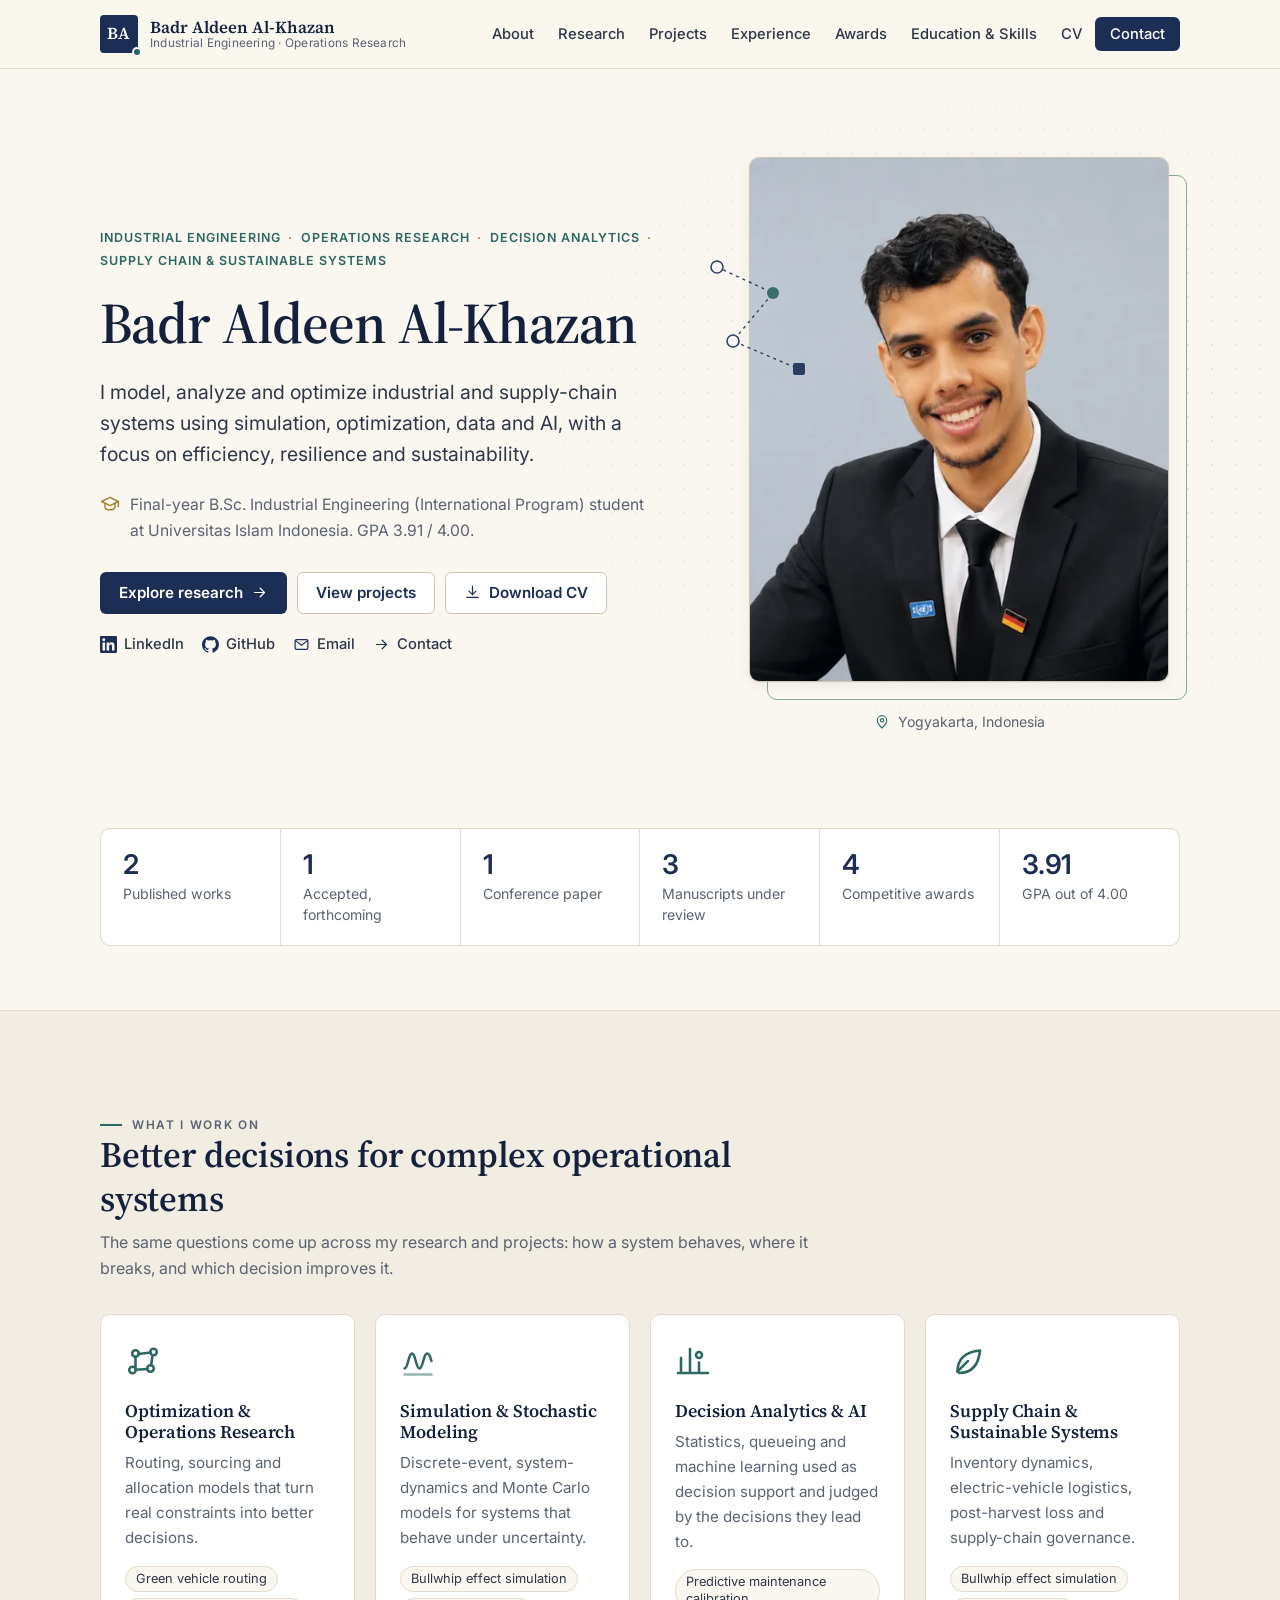
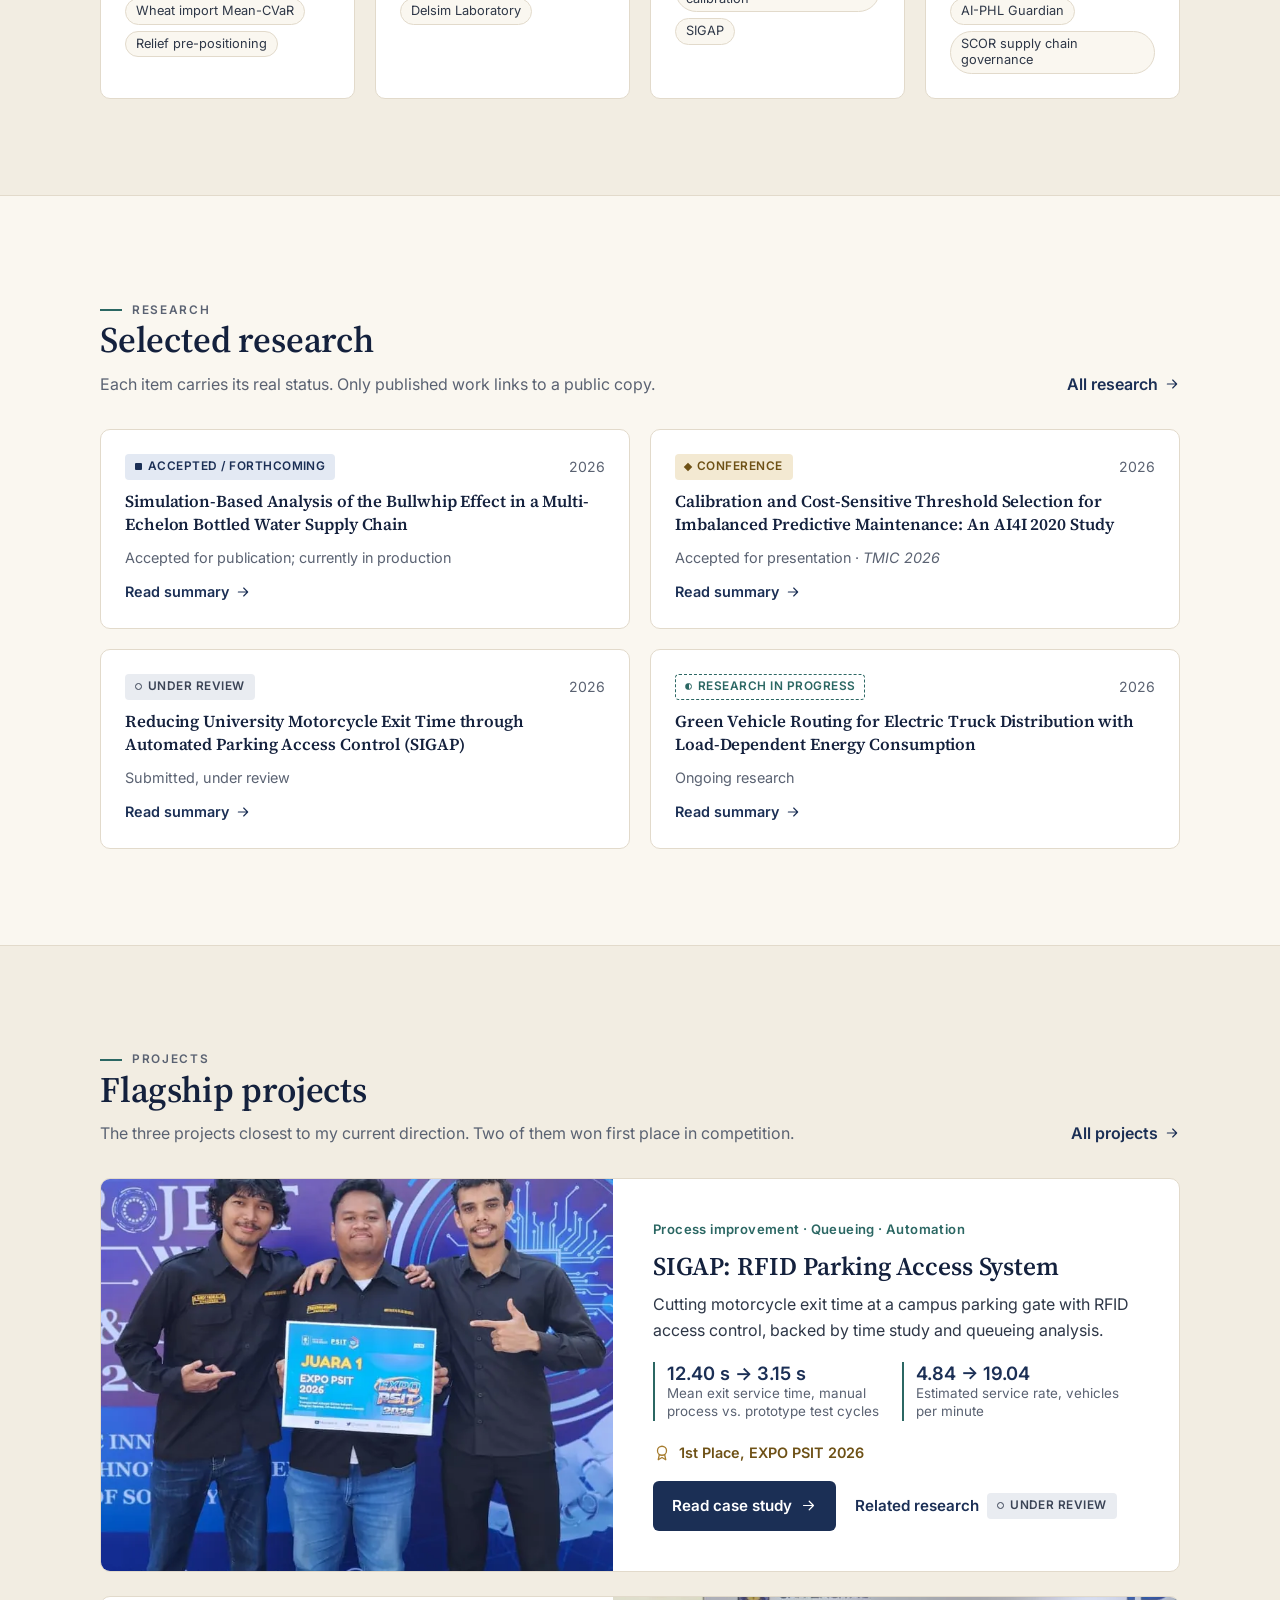
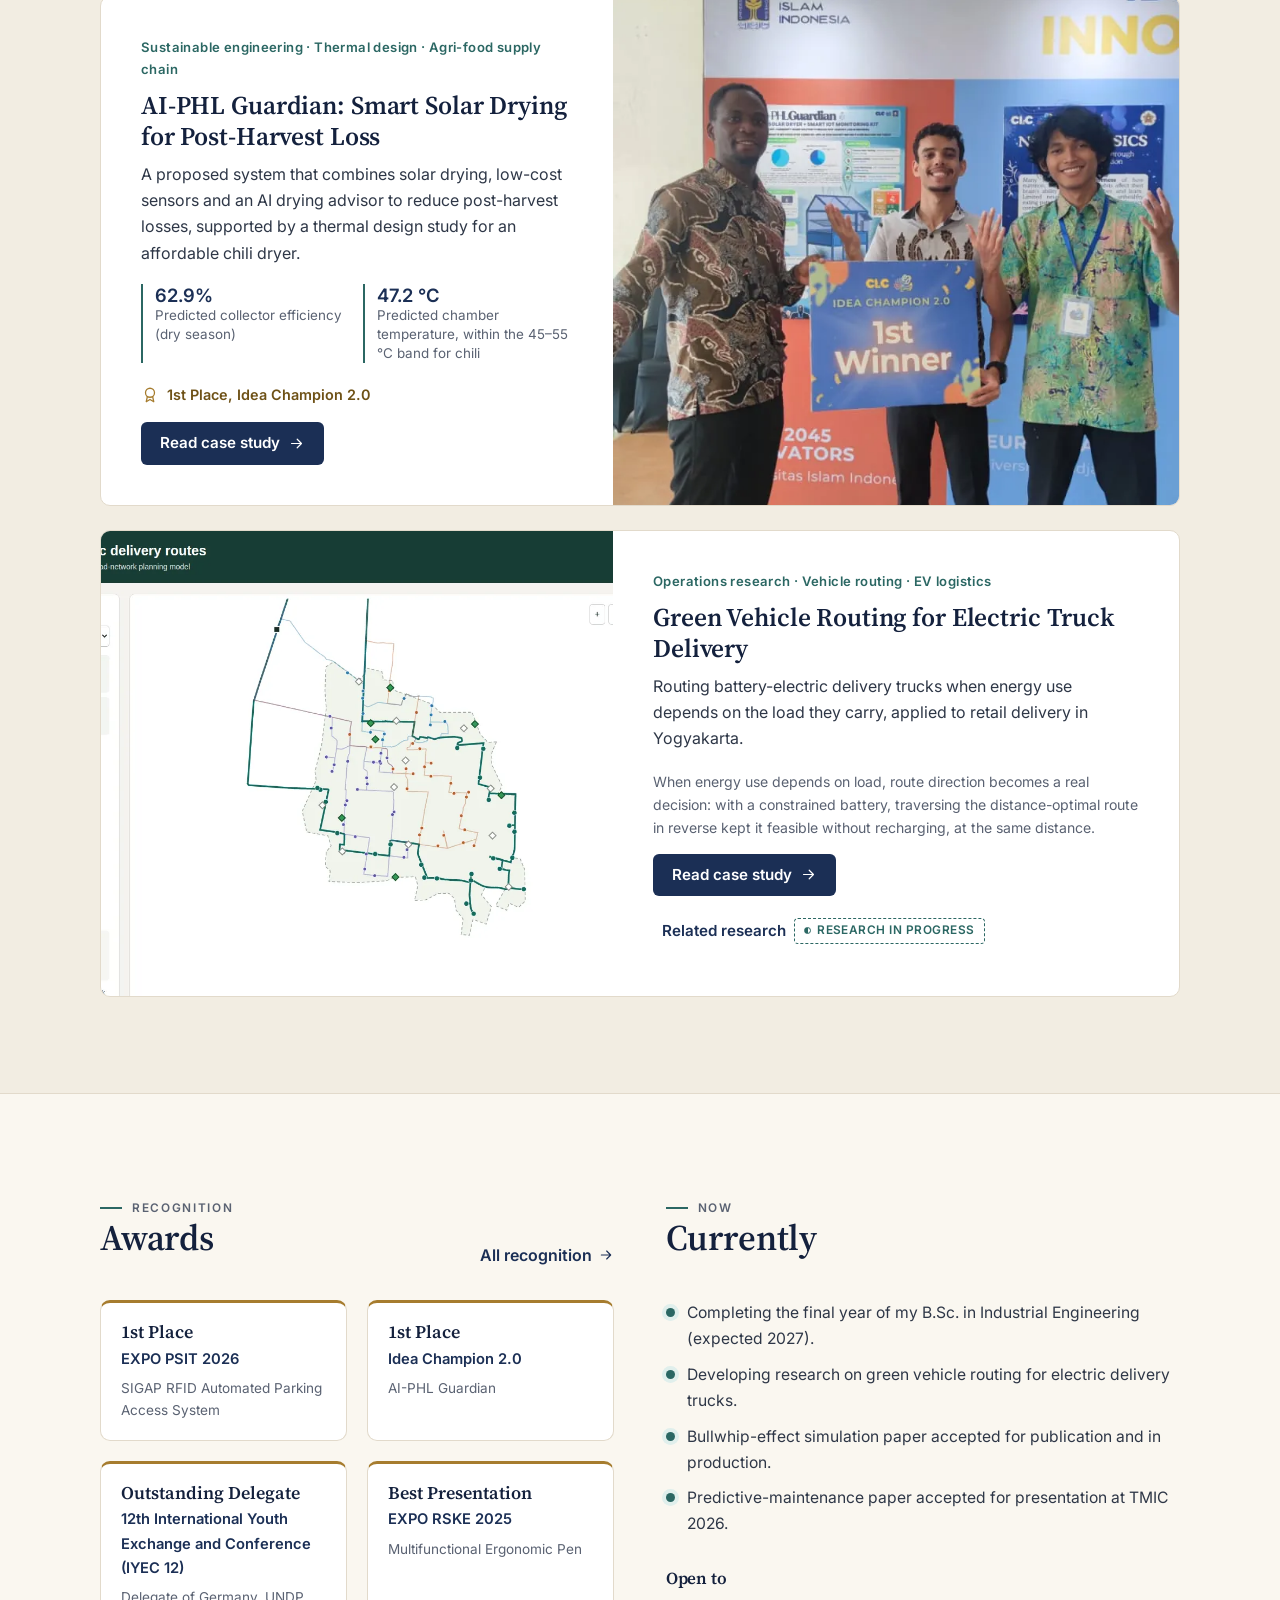
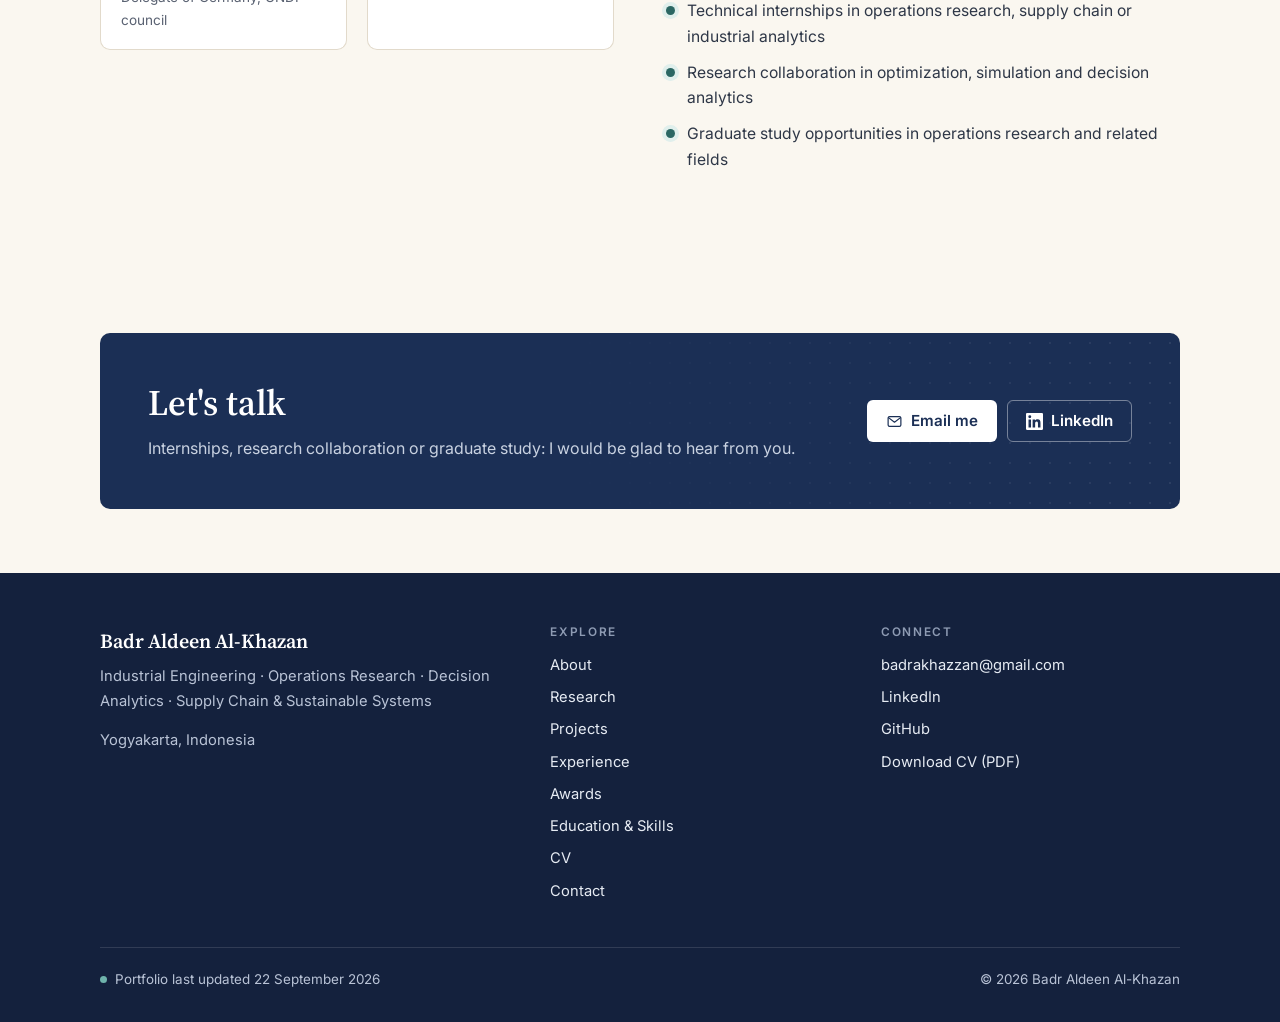
==== index.html @ e1d71310 "Build complete static portfolio site for GitHub Pages Data-driven HTML/CSS/vanilla JS portfolio for " ====
<!doctype html>
<html lang="en">
<head>
  <meta charset="utf-8">
  <meta name="viewport" content="width=device-width, initial-scale=1">
  <title>Badr Aldeen Al-Khazan · Industrial Engineering, Operations Research &amp; Decision Analytics</title>
  <meta name="description" content="Badr Aldeen Al-Khazan is a final-year Industrial Engineering student at Universitas Islam Indonesia working on operations research, decision analytics, simulation, optimization and sustainable supply chains.">
  <meta name="author" content="Badr Aldeen Al-Khazan">
  <link rel="canonical" href="https://badralkhazzan-del.github.io/">
  <meta property="og:type" content="profile">
  <meta property="og:site_name" content="Badr Aldeen Al-Khazan">
  <meta property="og:title" content="Badr Aldeen Al-Khazan · Industrial Engineering, Operations Research &amp; Decision Analytics">
  <meta property="og:description" content="Badr Aldeen Al-Khazan is a final-year Industrial Engineering student at Universitas Islam Indonesia working on operations research, decision analytics, simulation, optimization and sustainable supply chains.">
  <meta property="og:url" content="https://badralkhazzan-del.github.io/">
  <meta property="og:image" content="https://badralkhazzan-del.github.io/assets/og-image.jpg">
  <meta property="og:image:width" content="1200">
  <meta property="og:image:height" content="630">
  <meta property="og:image:alt" content="Badr Aldeen Al-Khazan, Industrial Engineering, Operations Research and Decision Analytics">
  <meta name="twitter:card" content="summary_large_image">
  <meta name="theme-color" content="#FAF7F0">
  <link rel="icon" href="assets/favicon.svg" type="image/svg+xml">
  <link rel="icon" href="assets/favicon-32.png" sizes="32x32" type="image/png">
  <link rel="apple-touch-icon" href="assets/apple-touch-icon.png">
  <link rel="preconnect" href="https://fonts.googleapis.com">
  <link rel="preconnect" href="https://fonts.gstatic.com" crossorigin>
  <link rel="stylesheet" href="https://fonts.googleapis.com/css2?family=Inter:wght@400;500;600&family=Source+Serif+4:opsz,wght@8..60,500;8..60,600&display=swap">
  <link rel="stylesheet" href="assets/css/main.css">
</head>
<body data-page="home">
  <a class="skip-link" href="#main">Skip to content</a>
  <header class="site-header" id="site-header"></header>
  <main id="main">
    <div id="page-content"></div>
    <noscript><p>This site builds its pages with JavaScript. You can still <a href="assets/Badr_Aldeen_CV.pdf">download the CV (PDF)</a>.</p></noscript>
  </main>
  <footer class="site-footer" id="site-footer"></footer>
  <script src="data/site.js"></script>
  <script src="data/links.js"></script>
  <script src="data/research.js"></script>
  <script src="data/projects.js"></script>
  <script src="data/experience.js"></script>
  <script src="data/awards.js"></script>
  <script src="data/education.js"></script>
  <script src="data/programs.js"></script>
  <script src="data/skills.js"></script>
  <script src="assets/js/app.js"></script>
</body>
</html>
---- assets/css/main.css ----
/* ==========================================================================
   Badr Aldeen Al-Khazan · Portfolio stylesheet
   Light theme: warm ivory, deep navy, muted teal, restrained gold.
   ========================================================================== */

:root {
  /* Surfaces */
  --bg: #FAF7F0;
  --bg-alt: #F2EDE2;
  --surface: #FFFFFF;
  --line: #E2DACB;
  --line-strong: #CFC5B2;

  /* Ink */
  --ink: #14213D;
  --text: #2E3747;
  --muted: #5A6272;

  /* Brand */
  --navy: #1B2F55;
  --navy-deep: #14213D;
  --teal: #2B6763;
  --teal-soft: #E0EFEC;
  --gold: #A67C2E;
  --gold-text: #6E5116;
  --gold-soft: #F3E9D2;

  /* Status badges (text / background) */
  --st-published: #1D5652;   --st-published-bg: #E0EFEC;
  --st-accepted: #1B2F55;    --st-accepted-bg: #E3E9F3;
  --st-conference: #6E5116;  --st-conference-bg: #F3E9D2;
  --st-review: #3B4456;      --st-review-bg: #E9ECF1;
  --st-progress: #2B6763;
  --st-project: #555B66;

  /* Type */
  --font-serif: "Source Serif 4", "Source Serif Pro", Georgia, "Times New Roman", serif;
  --font-sans: "Inter", system-ui, -apple-system, "Segoe UI", Roboto, "Helvetica Neue", Arial, sans-serif;

  /* Layout */
  --wrap: 1160px;
  --gutter: clamp(16px, 4vw, 40px);
  --radius: 6px;
  --radius-lg: 10px;
  --header-h: 68px;
  --shadow: 0 1px 2px rgba(20, 33, 61, .04), 0 4px 16px rgba(20, 33, 61, .05);
}

/* ---------- Base ---------- */
*, *::before, *::after { box-sizing: border-box; }
html { -webkit-text-size-adjust: 100%; scroll-padding-top: calc(var(--header-h) + 16px); }
body {
  margin: 0;
  background: var(--bg);
  color: var(--text);
  font-family: var(--font-sans);
  font-size: 1rem;
  line-height: 1.65;
  text-rendering: optimizeLegibility;
  -webkit-font-smoothing: antialiased;
}
img, video, svg, iframe { max-width: 100%; }
img, video { height: auto; display: block; }
a { color: var(--navy); text-decoration-thickness: 1px; text-underline-offset: 3px; }
a:hover { color: var(--teal); }
:focus-visible { outline: 3px solid var(--teal); outline-offset: 3px; border-radius: 3px; }
::selection { background: var(--teal-soft); color: var(--ink); }

h1, h2, h3, h4 {
  font-family: var(--font-serif);
  color: var(--ink);
  font-weight: 600;
  line-height: 1.2;
  letter-spacing: -0.005em;
  margin: 0 0 .5em;
}
h1 { font-size: clamp(2.3rem, 4.8vw, 3.6rem); letter-spacing: -0.015em; }
h2 { font-size: clamp(1.65rem, 3vw, 2.25rem); }
h3 { font-size: 1.25rem; }
h4 { font-size: 1.05rem; }
p { margin: 0 0 1em; }
ul, ol { margin: 0 0 1em; padding-left: 1.2em; }
li { margin-bottom: .35em; }
strong { color: var(--ink); font-weight: 600; }

.wrap { width: 100%; max-width: var(--wrap); margin-inline: auto; padding-inline: var(--gutter); }
.visually-hidden {
  position: absolute !important; width: 1px; height: 1px; padding: 0; margin: -1px;
  overflow: hidden; clip: rect(0 0 0 0); white-space: nowrap; border: 0;
}
.skip-link {
  position: absolute; left: 12px; top: -60px; z-index: 100;
  background: var(--navy); color: #fff; padding: 10px 16px; border-radius: var(--radius);
  font-weight: 600; text-decoration: none;
}
.skip-link:focus { top: 12px; color: #fff; }

/* ---------- Header ---------- */
.site-header {
  position: sticky; top: 0; z-index: 50;
  background: rgba(250, 247, 240, .94);
  backdrop-filter: saturate(140%) blur(6px);
  -webkit-backdrop-filter: saturate(140%) blur(6px);
  border-bottom: 1px solid var(--line);
  min-height: var(--header-h);
}
.site-header .wrap { display: flex; align-items: center; gap: 24px; min-height: var(--header-h); }
.brand { display: inline-flex; align-items: center; gap: 12px; text-decoration: none; color: var(--ink); margin-right: auto; }
.brand-mark {
  width: 38px; height: 38px; border-radius: 4px; background: var(--navy); color: #fff;
  display: grid; place-items: center; font-family: var(--font-serif); font-weight: 600; font-size: 1.05rem; letter-spacing: .02em;
  position: relative;
}
.brand-mark::after { content: ""; position: absolute; right: -4px; bottom: -4px; width: 10px; height: 10px; border-radius: 50%; background: var(--teal); border: 2px solid var(--bg); }
.brand-text { display: flex; flex-direction: column; line-height: 1.15; }
.brand-name { font-family: var(--font-serif); font-weight: 600; font-size: 1.05rem; }
.brand-role { font-size: .74rem; color: var(--muted); letter-spacing: .02em; }
.brand:hover { color: var(--ink); }

.site-nav ul { display: flex; align-items: center; gap: 2px; list-style: none; margin: 0; padding: 0; }
.site-nav li { margin: 0; }
.site-nav a {
  display: block; padding: 8px 11px; border-radius: var(--radius);
  font-size: .92rem; font-weight: 500; color: var(--text); text-decoration: none; white-space: nowrap;
}
.site-nav a:hover { background: var(--bg-alt); color: var(--ink); }
.site-nav a[aria-current="page"] { color: var(--navy); box-shadow: inset 0 -2px 0 var(--teal); border-radius: 0; }
.nav-cta { margin-left: 6px; }
.nav-toggle {
  display: none; align-items: center; gap: 8px; background: none; border: 1px solid var(--line-strong);
  border-radius: var(--radius); padding: 8px 12px; font: 500 .92rem var(--font-sans); color: var(--ink); cursor: pointer;
}
.nav-toggle-bars { width: 18px; height: 12px; position: relative; }
.nav-toggle-bars::before, .nav-toggle-bars::after, .nav-toggle-bars span {
  content: ""; position: absolute; left: 0; right: 0; height: 2px; background: currentColor; border-radius: 2px;
}
.nav-toggle-bars::before { top: 0; } .nav-toggle-bars span { top: 5px; } .nav-toggle-bars::after { bottom: 0; }

@media (max-width: 1080px) {
  .nav-toggle { display: inline-flex; }
  .site-nav {
    position: absolute; left: 0; right: 0; top: 100%;
    background: var(--bg); border-bottom: 1px solid var(--line); box-shadow: var(--shadow);
    display: none;
  }
  .site-nav.is-open { display: block; }
  .site-nav ul { flex-direction: column; align-items: stretch; padding: 8px var(--gutter) 16px; gap: 0; }
  .site-nav a { padding: 12px 8px; font-size: 1rem; border-bottom: 1px solid var(--line); border-radius: 0; }
  .site-nav a[aria-current="page"] { box-shadow: inset 3px 0 0 var(--teal); padding-left: 14px; }
  .nav-cta { margin: 12px 0 0; }
  .nav-cta .btn { width: 100%; justify-content: center; }
}
@media (max-width: 420px) { .brand-role { display: none; } }

/* ---------- Buttons & links ---------- */
.btn {
  display: inline-flex; align-items: center; gap: 8px;
  padding: 11px 18px; border-radius: var(--radius); border: 1px solid transparent;
  font: 600 .95rem/1.2 var(--font-sans); text-decoration: none; cursor: pointer;
  transition: background-color .15s ease, border-color .15s ease, color .15s ease;
}
.btn svg { width: 17px; height: 17px; flex: none; }
.btn-primary { background: var(--navy); color: #fff; }
.btn-primary:hover { background: var(--navy-deep); color: #fff; }
.btn-secondary { background: var(--surface); color: var(--navy); border-color: var(--line-strong); }
.btn-secondary:hover { border-color: var(--navy); color: var(--navy); }
.btn-ghost { background: transparent; color: var(--navy); border-color: transparent; padding-inline: 8px; }
.btn-ghost:hover { color: var(--teal); }
.btn-sm { padding: 8px 13px; font-size: .88rem; }
.btn-row { display: flex; flex-wrap: wrap; gap: 10px; }

.text-link { font-weight: 600; text-decoration: none; display: inline-flex; align-items: center; gap: 6px; }
.text-link svg { width: 16px; height: 16px; transition: transform .15s ease; }
.text-link:hover svg { transform: translateX(3px); }

.icon-links { display: flex; flex-wrap: wrap; gap: 6px 18px; margin: 18px 0 0; padding: 0; list-style: none; }
.icon-links li { margin: 0; }
.icon-links a { display: inline-flex; align-items: center; gap: 7px; font-size: .92rem; font-weight: 500; color: var(--text); text-decoration: none; }
.icon-links a:hover { color: var(--teal); }
.icon-links svg { width: 17px; height: 17px; color: var(--navy); }
.ext::after { content: "↗"; font-size: .8em; margin-left: 2px; color: var(--muted); }

/* ---------- Sections ---------- */
main { display: block; }
.section { padding-block: clamp(56px, 8vw, 96px); }
.section-alt { background: var(--bg-alt); border-block: 1px solid var(--line); }
.section-tight { padding-block: clamp(40px, 6vw, 64px); }
.section-head { display: flex; flex-wrap: wrap; align-items: flex-end; justify-content: space-between; gap: 12px 24px; margin-bottom: 32px; }
.section-head > div { max-width: 720px; }
.section-head h2 { margin-bottom: .25em; }
.section-head p { color: var(--muted); margin: 0; }
.eyebrow {
  display: inline-flex; align-items: center; gap: 10px;
  font: 600 .74rem/1.2 var(--font-sans); text-transform: uppercase; letter-spacing: .14em; color: var(--teal);
  margin-bottom: 12px;
}
.eyebrow::before { content: ""; width: 22px; height: 2px; background: var(--teal); }
.lead { font-size: clamp(1.08rem, 1.6vw, 1.22rem); color: var(--text); line-height: 1.6; }
.muted { color: var(--muted); }
.small { font-size: .88rem; }

/* Page intro (inner pages) */
.page-intro { padding-block: clamp(44px, 7vw, 80px) clamp(28px, 4vw, 44px); border-bottom: 1px solid var(--line); position: relative; overflow: hidden; }
.page-intro::after {
  content: ""; position: absolute; inset: 0; pointer-events: none;
  background-image: radial-gradient(rgba(27, 47, 85, .10) 1px, transparent 1.2px);
  background-size: 22px 22px;
  -webkit-mask-image: linear-gradient(90deg, transparent 45%, #000 100%);
  mask-image: linear-gradient(90deg, transparent 45%, #000 100%);
}
.page-intro .wrap { position: relative; z-index: 1; }
.page-intro h1 { font-size: clamp(2rem, 4vw, 3rem); margin-bottom: .3em; }
.page-intro p { max-width: 720px; color: var(--muted); font-size: 1.08rem; margin: 0; }
.crumbs { font-size: .88rem; color: var(--muted); margin-bottom: 14px; }
.crumbs a { color: var(--muted); }

/* ---------- Hero ---------- */
.hero { position: relative; overflow: hidden; padding-block: clamp(40px, 7vw, 88px) clamp(56px, 8vw, 96px); }
.hero::before {
  content: ""; position: absolute; inset: 0; pointer-events: none;
  background-image: radial-gradient(rgba(27, 47, 85, .11) 1px, transparent 1.2px);
  background-size: 24px 24px;
  -webkit-mask-image: radial-gradient(ellipse 60% 70% at 78% 45%, #000 20%, transparent 75%);
  mask-image: radial-gradient(ellipse 60% 70% at 78% 45%, #000 20%, transparent 75%);
}
.hero .wrap { position: relative; display: grid; grid-template-columns: minmax(0, 1.12fr) minmax(0, .88fr); gap: clamp(32px, 6vw, 80px); align-items: center; }
.hero-identity { display: flex; flex-wrap: wrap; gap: 6px 0; margin: 0 0 18px; padding: 0; list-style: none; font: 600 .78rem/1.4 var(--font-sans); letter-spacing: .08em; text-transform: uppercase; color: var(--teal); }
.hero-identity li { margin: 0; }
.hero-identity li:not(:last-child)::after { content: "·"; margin: 0 .6em; color: var(--gold); }
.hero h1 { margin-bottom: .35em; }
.hero .lead { max-width: 36em; margin-bottom: 1.1em; }
.hero-stage { display: flex; gap: 10px; align-items: flex-start; color: var(--muted); font-size: .98rem; margin-bottom: 28px; max-width: 38em; }
.hero-stage svg { width: 20px; height: 20px; flex: none; color: var(--gold); margin-top: 2px; }

.portrait { position: relative; margin: 0; justify-self: center; width: min(100%, 420px); }
.portrait-frame { position: relative; border-radius: var(--radius-lg); overflow: hidden; background: #DDE2E8; border: 1px solid var(--line-strong); box-shadow: var(--shadow); }
.portrait-frame img { width: 100%; aspect-ratio: 4 / 5; object-fit: cover; object-position: 50% 20%; }
.portrait-media { position: relative; }
.portrait-media::before {
  content: ""; position: absolute; inset: 18px -18px -18px 18px; border: 1.5px solid var(--teal); border-radius: var(--radius-lg); opacity: .55; z-index: -1;
}
.portrait-motif { position: absolute; left: -46px; top: 16%; width: 120px; height: auto; color: var(--navy); opacity: .9; z-index: 2; pointer-events: none; }
.portrait figcaption { display: flex; align-items: center; gap: 8px; margin-top: 30px; font-size: .88rem; color: var(--muted); justify-content: center; }
.portrait figcaption svg { width: 16px; height: 16px; color: var(--teal); }

@media (max-width: 860px) {
  .hero .wrap { grid-template-columns: 1fr; }
  .portrait { order: -1; width: min(78%, 340px); }
  .portrait-motif { display: none; }
  .hero::before { -webkit-mask-image: radial-gradient(ellipse 80% 40% at 50% 20%, #000 20%, transparent 75%); mask-image: radial-gradient(ellipse 80% 40% at 50% 20%, #000 20%, transparent 75%); }
}

/* ---------- Stat tiles ---------- */
.stats { display: grid; grid-template-columns: repeat(auto-fit, minmax(170px, 1fr)); gap: 1px; background: var(--line); border: 1px solid var(--line); border-radius: var(--radius-lg); overflow: hidden; }
.stat { background: var(--surface); padding: 20px 22px; }
.stat-value { font: 600 1.7rem/1.15 var(--font-sans); color: var(--navy); letter-spacing: -0.01em; }
.stats-results { grid-template-columns: repeat(auto-fit, minmax(210px, 1fr)); }
.stats-results .stat-value { font-size: 1.45rem; white-space: nowrap; }
.stat-label { font-size: .88rem; color: var(--muted); margin-top: 4px; line-height: 1.45; }

/* ---------- Grids & cards ---------- */
.grid { display: grid; gap: 20px; }
.grid > *, .two-col > *, .detail-grid > *, .about-grid > * { min-width: 0; }
.grid-2 { grid-template-columns: repeat(2, minmax(0, 1fr)); }
.grid-3 { grid-template-columns: repeat(3, minmax(0, 1fr)); }
.grid-4 { grid-template-columns: repeat(4, minmax(0, 1fr)); }
@media (max-width: 980px) { .grid-4 { grid-template-columns: repeat(2, minmax(0, 1fr)); } .grid-3 { grid-template-columns: repeat(2, minmax(0, 1fr)); } }
@media (max-width: 640px) { .grid-2, .grid-3, .grid-4 { grid-template-columns: 1fr; } }

.card { background: var(--surface); border: 1px solid var(--line); border-radius: var(--radius-lg); padding: 24px; }
.card h3 { margin-bottom: .4em; }
.card > :last-child { margin-bottom: 0; }

.focus-card { position: relative; padding-top: 28px; }
.focus-card .focus-icon { width: 36px; height: 36px; color: var(--teal); margin-bottom: 14px; }
.focus-card h3 { font-size: 1.12rem; }
.focus-card p { color: var(--muted); font-size: .95rem; }
.focus-card .evidence { display: flex; flex-wrap: wrap; gap: 6px; margin-top: 14px; }

.chip {
  display: inline-flex; align-items: center; gap: 6px; max-width: 100%;
  font-size: .8rem; line-height: 1.3; padding: 4px 10px; border-radius: 999px;
  background: var(--bg); border: 1px solid var(--line); color: var(--text); text-decoration: none; white-space: nowrap;
}
a.chip:hover { border-color: var(--teal); color: var(--teal); }
.focus-card .chip, .methods-map .chip { white-space: normal; }
.chip-list { display: flex; flex-wrap: wrap; gap: 6px; margin: 0; padding: 0; list-style: none; }
.chip-list li { margin: 0; }

/* ---------- Status badges ---------- */
.badge {
  display: inline-flex; align-items: center; gap: 6px;
  font: 600 .74rem/1 var(--font-sans); letter-spacing: .04em; text-transform: uppercase;
  padding: 6px 9px; border-radius: 4px; border: 1px solid transparent; white-space: nowrap;
}
.badge::before { content: ""; width: 7px; height: 7px; border-radius: 50%; background: currentColor; flex: none; }
.badge-published { color: var(--st-published); background: var(--st-published-bg); }
.badge-accepted { color: var(--st-accepted); background: var(--st-accepted-bg); }
.badge-accepted::before { border-radius: 1px; }
.badge-conference { color: var(--st-conference); background: var(--st-conference-bg); }
.badge-conference::before { border-radius: 0; transform: rotate(45deg); width: 6px; height: 6px; }
.badge-under-review { color: var(--st-review); background: var(--st-review-bg); }
.badge-under-review::before { background: transparent; border: 1.5px solid currentColor; }
.badge-in-progress { color: var(--st-progress); background: transparent; border: 1px dashed var(--st-progress); }
.badge-in-progress::before { background: linear-gradient(90deg, currentColor 50%, transparent 50%); border: 1px solid currentColor; }
.badge-research-project { color: var(--st-project); background: transparent; border: 1px solid var(--line-strong); }
.badge-research-project::before { display: none; }
.badge-award { color: var(--gold-text); background: var(--gold-soft); }
.badge-award::before { display: none; }
.badge-plain { color: var(--muted); background: var(--bg); border-color: var(--line); }
.badge-plain::before { display: none; }

/* ---------- Research ---------- */
.legend-details > summary { cursor: pointer; font-weight: 600; color: var(--navy); margin-bottom: 14px; width: fit-content; }
.legend-details > summary:hover { color: var(--teal); }
.status-legend { display: grid; grid-template-columns: repeat(auto-fit, minmax(230px, 1fr)); gap: 12px 24px; margin: 0; padding: 0; list-style: none; }
.status-legend li { margin: 0; display: flex; flex-direction: column; gap: 6px; align-items: flex-start; font-size: .88rem; color: var(--muted); }

.filter-bar { display: flex; flex-wrap: wrap; gap: 8px; margin: 0 0 28px; padding: 0; list-style: none; }
.filter-bar li { margin: 0; }
.filter-btn {
  font: 500 .9rem var(--font-sans); padding: 8px 14px; border-radius: 999px; cursor: pointer;
  background: var(--surface); border: 1px solid var(--line-strong); color: var(--text);
}
.filter-btn:hover { border-color: var(--navy); }
.filter-btn[aria-pressed="true"] { background: var(--navy); border-color: var(--navy); color: #fff; }
.filter-btn .count { opacity: .7; margin-left: 4px; font-variant-numeric: tabular-nums; }

.pub-group { margin-bottom: 44px; }
.pub-group[hidden] { display: none; }
.pub-group-head { display: flex; flex-wrap: wrap; align-items: baseline; gap: 6px 14px; border-bottom: 1px solid var(--line); padding-bottom: 10px; margin-bottom: 4px; }
.pub-group-head h2 { font-size: 1.35rem; margin: 0; }
.pub-group-head p { margin: 0; font-size: .88rem; color: var(--muted); }
.pub { display: grid; grid-template-columns: 190px minmax(0, 1fr); gap: 8px 28px; padding: 26px 0; border-bottom: 1px solid var(--line); }
.pub:last-child { border-bottom: 0; }
.pub-meta { display: flex; flex-direction: column; gap: 8px; align-items: flex-start; font-size: .86rem; color: var(--muted); }
.pub-year { font: 600 1rem var(--font-sans); color: var(--ink); }
.pub h3 { font-size: 1.16rem; line-height: 1.35; margin-bottom: .45em; }
.pub-venue { font-size: .92rem; color: var(--muted); margin-bottom: .35em; }
.pub-venue em { font-style: normal; color: var(--text); font-weight: 500; }
.pub-authors { font-size: .92rem; color: var(--muted); margin-bottom: .6em; }
.pub-authors strong { color: var(--ink); }
.pub-summary { font-size: .97rem; margin-bottom: .8em; max-width: 72ch; }
.pub-foot { display: flex; flex-wrap: wrap; gap: 10px 18px; align-items: center; }
.pub-note { font-size: .84rem; color: var(--muted); display: inline-flex; align-items: center; gap: 6px; }
.pub-note svg { width: 15px; height: 15px; }
@media (max-width: 720px) {
  .pub { grid-template-columns: 1fr; }
  .pub-meta { flex-direction: row; flex-wrap: wrap; align-items: center; }
}

/* Compact research cards (Home, project pages) */
.pub-card { display: flex; flex-direction: column; gap: 10px; }
.pub-card .pub-card-top { display: flex; justify-content: space-between; align-items: center; gap: 10px; }
.pub-card h3 { font-size: 1.05rem; line-height: 1.38; margin: 0; }
.pub-card p { font-size: .9rem; color: var(--muted); margin: 0; }
.pub-card .text-link { margin-top: auto; font-size: .9rem; }

/* ---------- Projects ---------- */
.project-feature {
  display: grid; grid-template-columns: minmax(0, .95fr) minmax(0, 1.05fr); gap: 0;
  background: var(--surface); border: 1px solid var(--line); border-radius: var(--radius-lg); overflow: hidden;
}
.project-feature + .project-feature { margin-top: 24px; }
.project-feature:nth-of-type(even) .project-media { order: 2; }
.project-media { position: relative; background: #E9E4D8; min-height: 280px; }
.project-media img { position: absolute; inset: 0; width: 100%; height: 100%; object-fit: cover; }
.project-media.contain img { object-fit: contain; padding: 18px; }
.project-body { padding: clamp(24px, 3.5vw, 40px); display: flex; flex-direction: column; }
.project-body h3 { font-size: clamp(1.3rem, 2.2vw, 1.6rem); margin-bottom: .35em; }
.project-kicker { font-size: .82rem; color: var(--teal); font-weight: 600; letter-spacing: .03em; margin-bottom: 10px; }
.project-body .tagline { color: var(--text); margin-bottom: 18px; }
.project-highlights { display: grid; grid-template-columns: repeat(auto-fit, minmax(180px, 1fr)); gap: 12px; margin: 0 0 20px; }
.project-highlights div { border-left: 2px solid var(--teal); padding-left: 12px; }
.project-highlights strong { display: block; white-space: nowrap; font: 600 1.15rem/1.2 var(--font-sans); color: var(--navy); }
.project-highlights span { font-size: .84rem; color: var(--muted); line-height: 1.4; display: block; }
.project-body .btn-row { margin-top: auto; }
.recognition-line { display: flex; align-items: center; gap: 8px; font-size: .9rem; color: var(--gold-text); font-weight: 600; margin-bottom: 16px; }
.recognition-line svg { width: 18px; height: 18px; color: var(--gold); flex: none; }
@media (max-width: 860px) {
  .project-feature { grid-template-columns: 1fr; }
  .project-feature:nth-of-type(even) .project-media { order: 0; }
  .project-media { min-height: 0; aspect-ratio: 16 / 10; }
}

.project-card { display: flex; flex-direction: column; padding: 0; overflow: hidden; }
.project-card .thumb { aspect-ratio: 16 / 10; background: #E9E4D8; position: relative; overflow: hidden; }
.project-card .thumb img { width: 100%; height: 100%; object-fit: cover; }
.project-card .thumb.contain img { object-fit: contain; padding: 14px; }
.project-card .thumb.schema { display: flex; flex-wrap: wrap; align-content: center; justify-content: center; gap: 6px; padding: 18px; background: var(--bg); background-image: radial-gradient(rgba(27, 47, 85, .12) 1px, transparent 1.2px); background-size: 18px 18px; }
.schema .entity { font: 600 .74rem var(--font-sans); padding: 6px 9px; border: 1px solid var(--navy); border-radius: 3px; background: var(--surface); color: var(--navy); }
.project-card .body { padding: 20px 22px 22px; display: flex; flex-direction: column; flex: 1; }
.project-card h3 { font-size: 1.1rem; margin-bottom: .35em; }
.project-card p { font-size: .92rem; color: var(--muted); }
.project-card .text-link { margin-top: auto; font-size: .92rem; }

/* Project detail */
.detail-grid { display: grid; grid-template-columns: minmax(0, 1fr) 320px; gap: clamp(28px, 5vw, 64px); align-items: start; }
@media (max-width: 960px) { .detail-grid { grid-template-columns: 1fr; } }
.detail-main section { margin-bottom: 36px; }
.detail-main h2 { font-size: 1.4rem; margin-bottom: .5em; }
.detail-main ol.steps { counter-reset: step; list-style: none; padding: 0; }
.detail-main ol.steps li { counter-increment: step; position: relative; padding-left: 44px; margin-bottom: 14px; }
.detail-main ol.steps li::before {
  content: counter(step); position: absolute; left: 0; top: 0; width: 28px; height: 28px; border-radius: 50%;
  border: 1.5px solid var(--teal); color: var(--teal); font: 600 .85rem/25px var(--font-sans); text-align: center; background: var(--surface);
}
.detail-main ol.steps li:not(:last-child)::after { content: ""; position: absolute; left: 13.5px; top: 30px; bottom: -14px; width: 1.5px; background: var(--line-strong); }
.detail-aside { display: flex; flex-direction: column; gap: 18px; position: sticky; top: calc(var(--header-h) + 20px); }
@media (max-width: 960px) { .detail-aside { position: static; } }
.aside-block > h2, .aside-block > h3 { font: 600 .76rem/1.3 var(--font-sans); text-transform: uppercase; letter-spacing: .12em; color: var(--muted); margin-bottom: 10px; }
.note {
  display: flex; gap: 12px; padding: 14px 16px; border-radius: var(--radius); background: var(--bg-alt); border: 1px solid var(--line);
  font-size: .92rem; color: var(--text);
}
.note svg { width: 18px; height: 18px; flex: none; color: var(--teal); margin-top: 3px; }
.note p { margin: 0; }
.cover { margin: 0 0 8px; border-radius: var(--radius-lg); overflow: hidden; border: 1px solid var(--line); background: #E9E4D8; }
.cover img { width: 100%; max-height: 560px; object-fit: contain; background: #EDE8DC; }
.gallery { display: grid; grid-template-columns: repeat(auto-fill, minmax(240px, 1fr)); gap: 20px; align-items: start; }
.gallery figure { margin: 0; }
.gallery .frame { display: block; border: 1px solid var(--line); border-radius: var(--radius); overflow: hidden; background: #EDE8DC; }
.gallery .frame img { width: 100%; height: auto; max-height: 460px; object-fit: contain; margin-inline: auto; }
.gallery a.frame:hover { border-color: var(--navy); }
figcaption { font-size: .85rem; color: var(--muted); margin-top: 8px; line-height: 1.45; }
.demo-frame { border: 1px solid var(--line-strong); border-radius: var(--radius-lg); overflow: hidden; background: var(--surface); }
.demo-frame iframe { display: block; width: 100%; height: min(78vh, 760px); border: 0; }
.demo-poster { position: relative; display: block; width: 100%; padding: 0; border: 0; cursor: pointer; background: #EDE8DC; }
.demo-poster img { width: 100%; }
.demo-poster .demo-cta {
  position: absolute; left: 50%; top: 50%; transform: translate(-50%, -50%); white-space: nowrap;
  display: inline-flex; align-items: center; gap: 8px; background: var(--navy); color: #fff; padding: 12px 20px; border-radius: var(--radius); font: 600 .95rem var(--font-sans); box-shadow: 0 6px 24px rgba(20,33,61,.25);
}
.demo-poster .demo-cta svg { width: 22px; height: 22px; }
.demo-poster:hover .demo-cta { background: var(--navy-deep); }
.video-frame { max-width: 360px; border: 1px solid var(--line-strong); border-radius: var(--radius-lg); overflow: hidden; background: #F3F4F6; }
.pager { display: flex; justify-content: space-between; gap: 16px; border-top: 1px solid var(--line); padding-top: 24px; margin-top: 12px; }
.pager a { text-decoration: none; display: flex; flex-direction: column; gap: 2px; max-width: 48%; }
.pager a span { font-size: .8rem; color: var(--muted); text-transform: uppercase; letter-spacing: .1em; }
.pager a strong { font-family: var(--font-serif); color: var(--navy); font-weight: 600; }
.pager a.next { text-align: right; margin-left: auto; }

/* ---------- Timeline (experience) ---------- */
.timeline { list-style: none; margin: 0; padding: 0; position: relative; }
.timeline::before { content: ""; position: absolute; left: 7px; top: 8px; bottom: 8px; width: 2px; background: var(--line-strong); }
.timeline > li { position: relative; padding-left: 40px; margin-bottom: 28px; }
.timeline > li::before { content: ""; position: absolute; left: 0; top: 6px; width: 16px; height: 16px; border-radius: 50%; background: var(--bg); border: 2px solid var(--teal); }
.timeline > li.is-technical::before { background: var(--teal); }
.role-card { display: grid; grid-template-columns: minmax(0, 1fr) auto; gap: 18px 28px; }
.role-card .role-img { width: 150px; border-radius: var(--radius); overflow: hidden; border: 1px solid var(--line); align-self: start; }
@media (max-width: 640px) { .role-card { grid-template-columns: 1fr; } .role-card .role-img { width: 140px; } }
.role-head { display: flex; flex-wrap: wrap; justify-content: space-between; gap: 4px 16px; margin-bottom: 4px; }
.role-head h3 { margin: 0; font-size: 1.2rem; }
.role-dates { font-size: .88rem; color: var(--muted); font-variant-numeric: tabular-nums; white-space: nowrap; }
.role-org { color: var(--teal); font-weight: 600; font-size: .95rem; margin-bottom: 10px; }
.role-summary { font-size: .92rem; color: var(--muted); }
.progression { list-style: none; padding: 0; margin: 14px 0; display: flex; flex-direction: column; gap: 0; border-left: 1px dashed var(--line-strong); }
.progression li { position: relative; padding: 4px 0 8px 18px; margin: 0; font-size: .92rem; }
.progression li::before { content: ""; position: absolute; left: -4px; top: 11px; width: 7px; height: 7px; border-radius: 50%; background: var(--gold); }
.progression time, .progression .when { display: inline-block; min-width: 132px; color: var(--muted); font-variant-numeric: tabular-nums; }
.kind-tag { font: 600 .7rem/1 var(--font-sans); letter-spacing: .1em; text-transform: uppercase; color: var(--muted); }

/* ---------- Awards ---------- */
.award-card { position: relative; display: grid; grid-template-columns: 132px minmax(0, 1fr); gap: 20px; padding: 22px; border-top: 3px solid var(--gold); }
.award-card .award-img { border-radius: var(--radius); overflow: hidden; border: 1px solid var(--line); aspect-ratio: 3 / 4; background: #EDE8DC; }
.award-card .award-img img { width: 100%; height: 100%; object-fit: cover; }
.award-title { font-family: var(--font-serif); font-size: 1.35rem; color: var(--ink); font-weight: 600; margin: 6px 0 2px; line-height: 1.2; }
.award-event { font-weight: 600; color: var(--navy); margin-bottom: 2px; }
.award-sub { font-size: .9rem; color: var(--muted); margin-bottom: 8px; }
.award-card p { font-size: .92rem; }
.award-card .award-title { font-size: 1.35rem; margin: 10px 0 2px; }
.award-card .award-event { font-size: 1rem; }
@media (max-width: 520px) { .award-card { grid-template-columns: 1fr; } .award-card .award-img { max-width: 180px; } }
.award-mini { display: flex; flex-direction: column; gap: 4px; padding: 18px 20px; border-top: 3px solid var(--gold); }
.award-mini .award-title { font-size: 1.12rem; margin: 0; }
.award-mini .award-event { font-size: .92rem; }
.award-mini .award-sub { margin: 0; font-size: .85rem; }

/* ---------- Education / skills ---------- */
.degree { display: grid; grid-template-columns: minmax(0, 1fr) auto; gap: 8px 24px; }
.degree h3 { font-size: 1.3rem; }
.degree .facts { display: flex; flex-wrap: wrap; gap: 8px 20px; margin: 6px 0 14px; font-size: .95rem; }
.degree .facts span { display: inline-flex; align-items: center; gap: 6px; }
.degree .facts svg { width: 16px; height: 16px; color: var(--teal); }
.gpa { text-align: center; padding: 14px 18px; border: 1px solid var(--line); border-radius: var(--radius); background: var(--bg); align-self: start; }
.gpa strong { display: block; font: 600 1.6rem/1.1 var(--font-sans); color: var(--navy); }
.gpa span { font-size: .8rem; color: var(--muted); }
@media (max-width: 560px) { .degree { grid-template-columns: 1fr; } .gpa { justify-self: start; } }

.cred { display: flex; gap: 16px; align-items: flex-start; }
.cred .cred-icon { width: 44px; height: 44px; border-radius: var(--radius); background: var(--teal-soft); color: var(--teal); display: grid; place-items: center; flex: none; }
.cred .cred-icon svg { width: 22px; height: 22px; }
.cred h3 { font-size: 1.08rem; margin: 2px 0 4px; }
.cred p { margin: 0; font-size: .9rem; color: var(--muted); }

.lang-list { list-style: none; padding: 0; margin: 0; display: grid; grid-template-columns: repeat(auto-fit, minmax(170px, 1fr)); gap: 12px; }
.lang-list li { margin: 0; background: var(--surface); border: 1px solid var(--line); border-radius: var(--radius); padding: 14px 16px; }
.lang-list strong { display: block; font-size: 1rem; }
.lang-list span { font-size: .88rem; color: var(--muted); }
.lang-bar { display: flex; gap: 3px; margin-top: 8px; }
.lang-bar i { width: 100%; height: 4px; border-radius: 2px; background: var(--line); }
.lang-bar i.on { background: var(--teal); }

.skill-group h3 { font-size: 1.05rem; display: flex; align-items: center; gap: 10px; }
.skill-group h3::before { content: ""; width: 8px; height: 8px; background: var(--teal); border-radius: 2px; transform: rotate(45deg); }
.skill-group ul { list-style: none; padding: 0; margin: 0; }
.skill-group li { padding: 8px 0; border-bottom: 1px solid var(--line); font-size: .93rem; display: block; margin: 0; line-height: 1.45; }
.skill-group li:last-child { border-bottom: 0; }
.skill-group li > span { display: block; }
.skill-group .used { font-size: .8rem; color: var(--muted); margin-top: 2px; }
.skill-group .used a { color: var(--teal); }

.program-list { list-style: none; margin: 0; padding: 0; border-top: 1px solid var(--line); }
.program-list li { display: grid; grid-template-columns: 170px minmax(0, 1fr); gap: 4px 24px; padding: 14px 0; border-bottom: 1px solid var(--line); margin: 0; }
.program-list .when { font-size: .86rem; color: var(--muted); font-variant-numeric: tabular-nums; }
.program-list .what strong { display: block; font-weight: 600; font-size: .97rem; line-height: 1.4; }
.program-list .what span { font-size: .88rem; color: var(--muted); }
.program-list li.highlight .what strong::after { content: "Leadership"; margin-left: 8px; font: 600 .66rem/1 var(--font-sans); letter-spacing: .08em; text-transform: uppercase; color: var(--gold-text); background: var(--gold-soft); padding: 3px 6px; border-radius: 3px; vertical-align: 2px; }
@media (max-width: 640px) { .program-list li { grid-template-columns: 1fr; } }

/* ---------- About ---------- */
.prose { max-width: 70ch; }
.prose p { font-size: 1.05rem; line-height: 1.75; margin-bottom: 1.15em; }
.prose p:first-child { font-size: 1.14rem; color: var(--ink); }
.about-grid { display: grid; grid-template-columns: minmax(0, 1fr) 340px; gap: clamp(32px, 5vw, 72px); align-items: start; }
@media (max-width: 960px) { .about-grid { grid-template-columns: 1fr; } }
.about-figure { margin: 0; }
.about-figure .frame { border-radius: var(--radius-lg); overflow: hidden; border: 1px solid var(--line); }
.methods-map { display: grid; gap: 0; border-top: 1px solid var(--line); }
.methods-map .row { display: grid; grid-template-columns: 220px minmax(0, 1fr); gap: 8px 24px; padding: 14px 0; border-bottom: 1px solid var(--line); align-items: baseline; }
.methods-map .row > strong { font-weight: 600; color: var(--ink); }
@media (max-width: 640px) { .methods-map .row { grid-template-columns: 1fr; } }
.tag-list { list-style: none; padding: 0; margin: 0; display: flex; flex-wrap: wrap; gap: 8px; }
.tag-list li { margin: 0; padding: 7px 12px; border-radius: var(--radius); background: var(--surface); border: 1px solid var(--line); font-size: .92rem; }
.pull { font-family: var(--font-serif); font-size: clamp(1.25rem, 2.2vw, 1.55rem); line-height: 1.45; color: var(--ink); border-left: 3px solid var(--gold); padding: 4px 0 4px 22px; margin: 0; max-width: 60ch; }

/* ---------- Now list ---------- */
.now-list { list-style: none; margin: 0; padding: 0; display: grid; gap: 10px; }
.now-list li { display: flex; gap: 12px; align-items: flex-start; margin: 0; font-size: .98rem; }
.now-list li::before { content: ""; width: 9px; height: 9px; border-radius: 50%; margin-top: 8px; background: var(--teal); box-shadow: 0 0 0 4px var(--teal-soft); flex: none; }

/* ---------- CV & contact ---------- */
.cv-viewer { border: 1px solid var(--line-strong); border-radius: var(--radius-lg); overflow: hidden; background: #E9E4D8; }
.cv-viewer object, .cv-viewer iframe { display: block; width: 100%; height: min(120vh, 1150px); border: 0; }
.cv-viewer object { height: auto; aspect-ratio: 596 / 842; }
.cv-preview { display: block; background: #fff; }
.cv-preview img { width: 100%; height: auto; }
.contact-list { list-style: none; padding: 0; margin: 0; display: grid; gap: 12px; }
.contact-list li { margin: 0; }
.contact-item { display: flex; align-items: center; gap: 16px; padding: 18px 20px; background: var(--surface); border: 1px solid var(--line); border-radius: var(--radius-lg); text-decoration: none; color: var(--text); }
a.contact-item:hover { border-color: var(--navy); color: var(--text); }
.contact-item .ci-icon { width: 44px; height: 44px; border-radius: var(--radius); background: var(--navy); color: #fff; display: grid; place-items: center; flex: none; }
.contact-item .ci-icon svg { width: 20px; height: 20px; }
.contact-item strong { display: block; color: var(--ink); }
.contact-item span { font-size: .92rem; color: var(--muted); word-break: break-word; }
.copy-btn { margin-left: auto; }

.cta-band { background: var(--navy); color: #E6EBF3; border-radius: var(--radius-lg); padding: clamp(28px, 5vw, 48px); display: grid; grid-template-columns: minmax(0, 1fr) auto; gap: 20px 32px; align-items: center; position: relative; overflow: hidden; }
.cta-band::after { content: ""; position: absolute; inset: 0; background-image: radial-gradient(rgba(255,255,255,.08) 1px, transparent 1.2px); background-size: 20px 20px; -webkit-mask-image: linear-gradient(90deg, transparent 40%, #000); mask-image: linear-gradient(90deg, transparent 40%, #000); pointer-events: none; }
.cta-band > * { position: relative; z-index: 1; }
.cta-band h2 { color: #fff; margin-bottom: .3em; }
.cta-band p { margin: 0; color: #C9D2E1; }
.cta-band .btn-primary { background: #fff; color: var(--navy); }
.cta-band .btn-primary:hover { background: var(--gold-soft); color: var(--navy); }
.cta-band .btn-secondary { background: transparent; color: #fff; border-color: rgba(255,255,255,.4); }
.cta-band .btn-secondary:hover { border-color: #fff; color: #fff; }
@media (max-width: 760px) { .cta-band { grid-template-columns: 1fr; } }

/* ---------- Footer ---------- */
.site-footer { background: var(--navy-deep); color: #B9C3D6; margin-top: 0; padding-block: 52px 32px; font-size: .92rem; }
.site-footer a { color: #E6EBF3; text-decoration: none; }
.site-footer a:hover { color: #fff; text-decoration: underline; }
.footer-grid { display: grid; grid-template-columns: minmax(0, 1.4fr) minmax(0, 1fr) minmax(0, 1fr); gap: 32px; }
@media (max-width: 760px) { .footer-grid { grid-template-columns: 1fr; } }
.footer-name { font-family: var(--font-serif); color: #fff; font-size: 1.25rem; font-weight: 600; margin-bottom: 6px; }
.site-footer h2 { font: 600 .74rem/1.3 var(--font-sans); letter-spacing: .14em; text-transform: uppercase; color: #8E9BB3; margin-bottom: 12px; }
.site-footer ul { list-style: none; padding: 0; margin: 0; }
.site-footer li { margin-bottom: 8px; }
.footer-base { display: flex; flex-wrap: wrap; justify-content: space-between; gap: 8px 24px; border-top: 1px solid rgba(255,255,255,.12); margin-top: 36px; padding-top: 20px; font-size: .84rem; }
.updated { display: inline-flex; align-items: center; gap: 8px; }
.updated::before { content: ""; width: 7px; height: 7px; border-radius: 50%; background: #6FB3AC; }

/* ---------- Misc ---------- */
.nowrap { white-space: nowrap; }
@media (max-width: 560px) { .hero-identity li:not(:last-child)::after { display: none; } .hero-identity { flex-direction: column; gap: 2px; } }
.inline-icon { width: 16px; height: 16px; vertical-align: -3px; color: var(--teal); }
.site-nav .nav-cta a.btn { color: #fff; padding: 8px 14px; border-radius: var(--radius); border-bottom: 0; box-shadow: none; }
.site-nav .nav-cta a.btn:hover { background: var(--navy-deep); color: #fff; }
.stack > * + * { margin-top: 16px; }
.two-col { display: grid; grid-template-columns: repeat(2, minmax(0, 1fr)); gap: clamp(24px, 4vw, 56px); }
@media (max-width: 860px) { .two-col { grid-template-columns: 1fr; } }
.divider { height: 1px; background: var(--line); border: 0; margin: 40px 0; }
.empty { color: var(--muted); font-style: italic; }
noscript p { padding: 16px var(--gutter); background: var(--gold-soft); margin: 0; }

.reveal { opacity: 0; transform: translateY(10px); transition: opacity .5s ease, transform .5s ease; }
.reveal.is-in { opacity: 1; transform: none; }

@media (prefers-reduced-motion: reduce) {
  html { scroll-behavior: auto; }
  *, *::before, *::after { transition-duration: .01ms !important; animation-duration: .01ms !important; }
  .reveal { opacity: 1; transform: none; }
}

@media print {
  .site-header, .site-footer, .nav-toggle, .filter-bar, .btn-row, .cta-band { display: none !important; }
  body { background: #fff; }
  .section, .page-intro { padding-block: 16px; }
  a { color: inherit; }
}
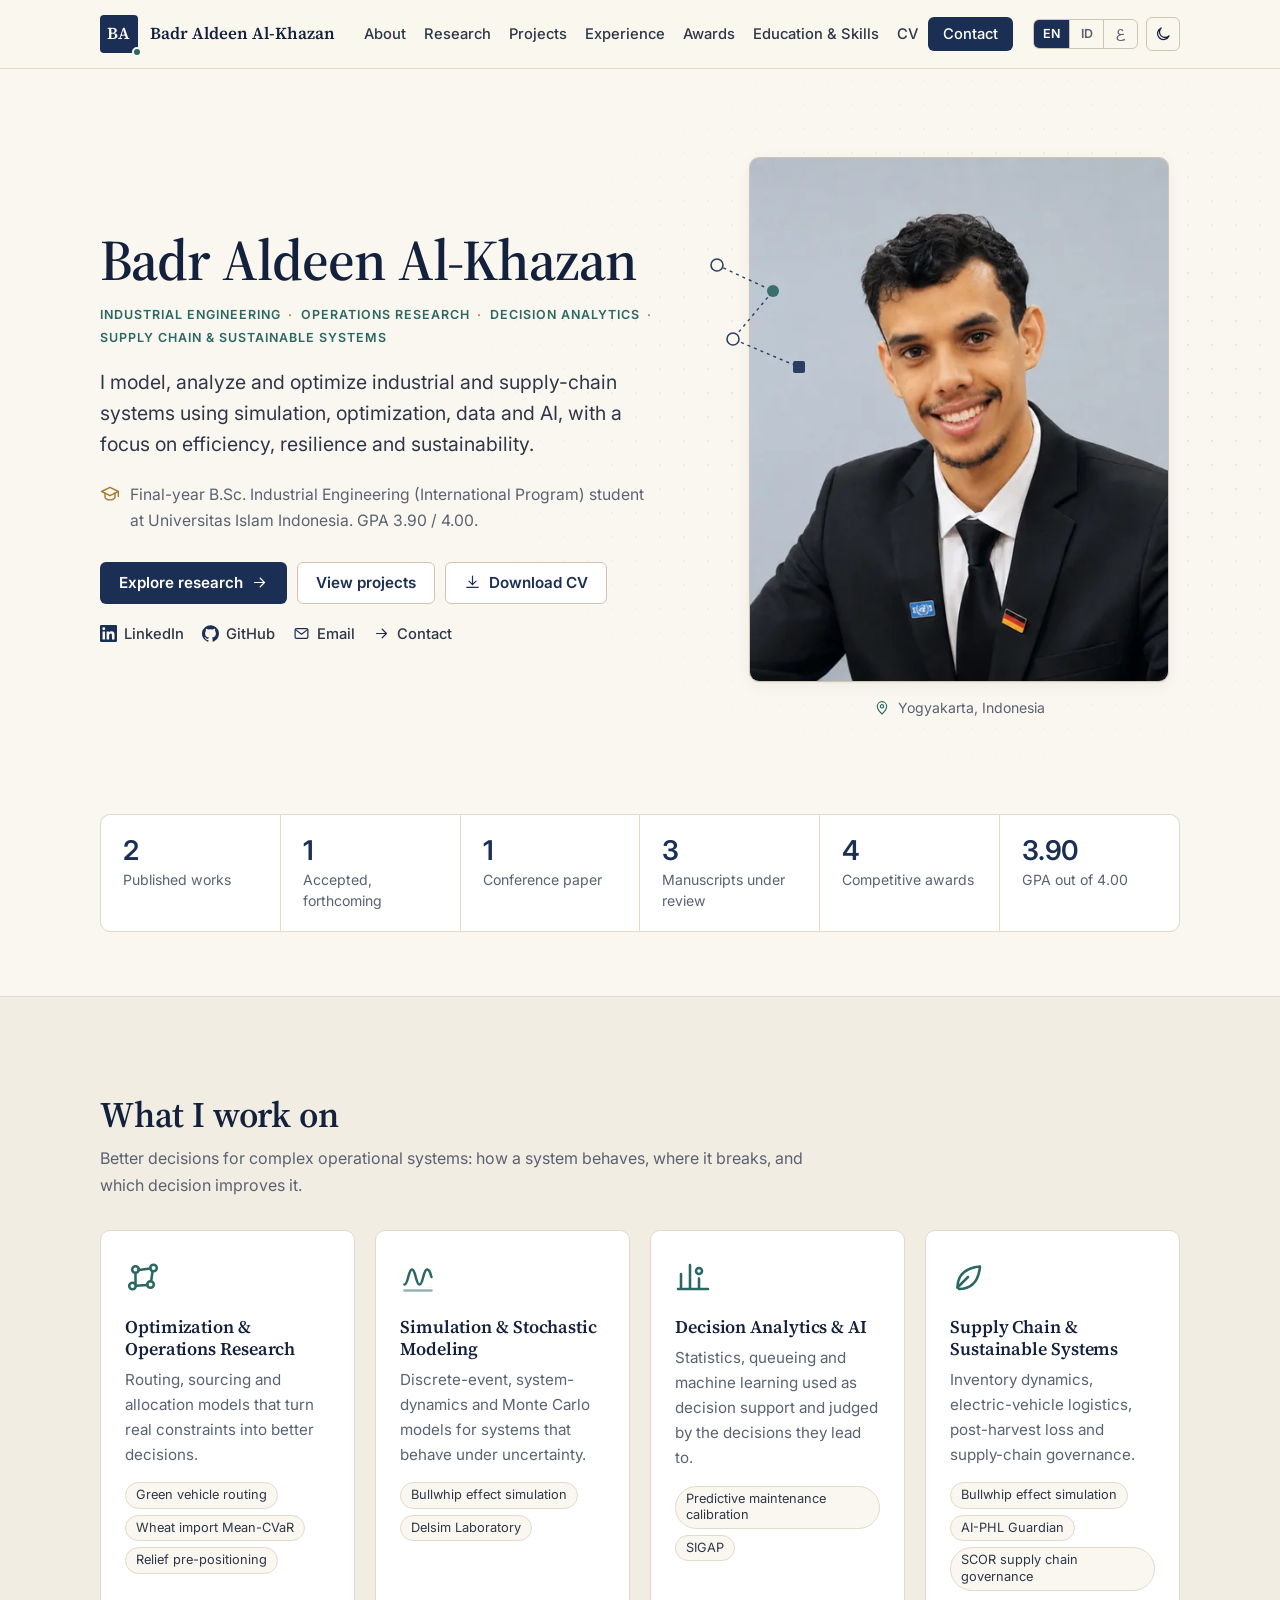
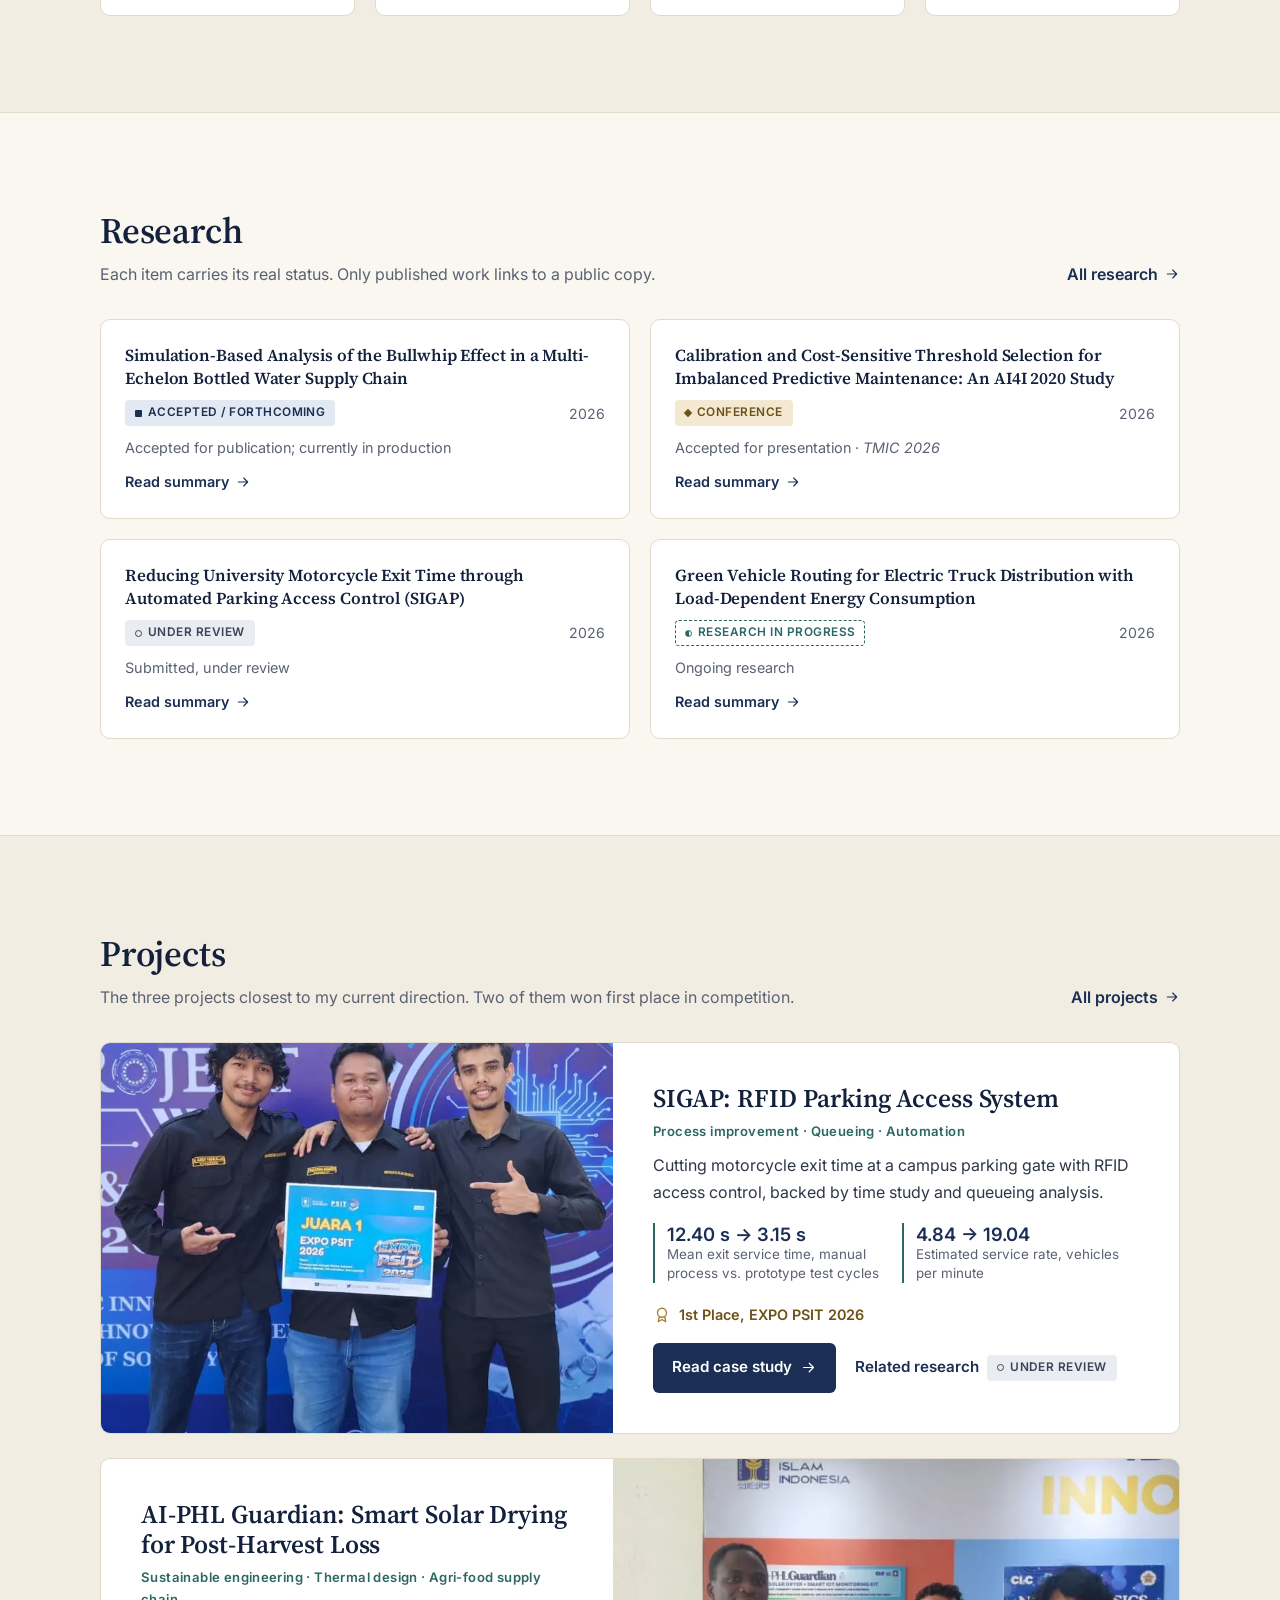
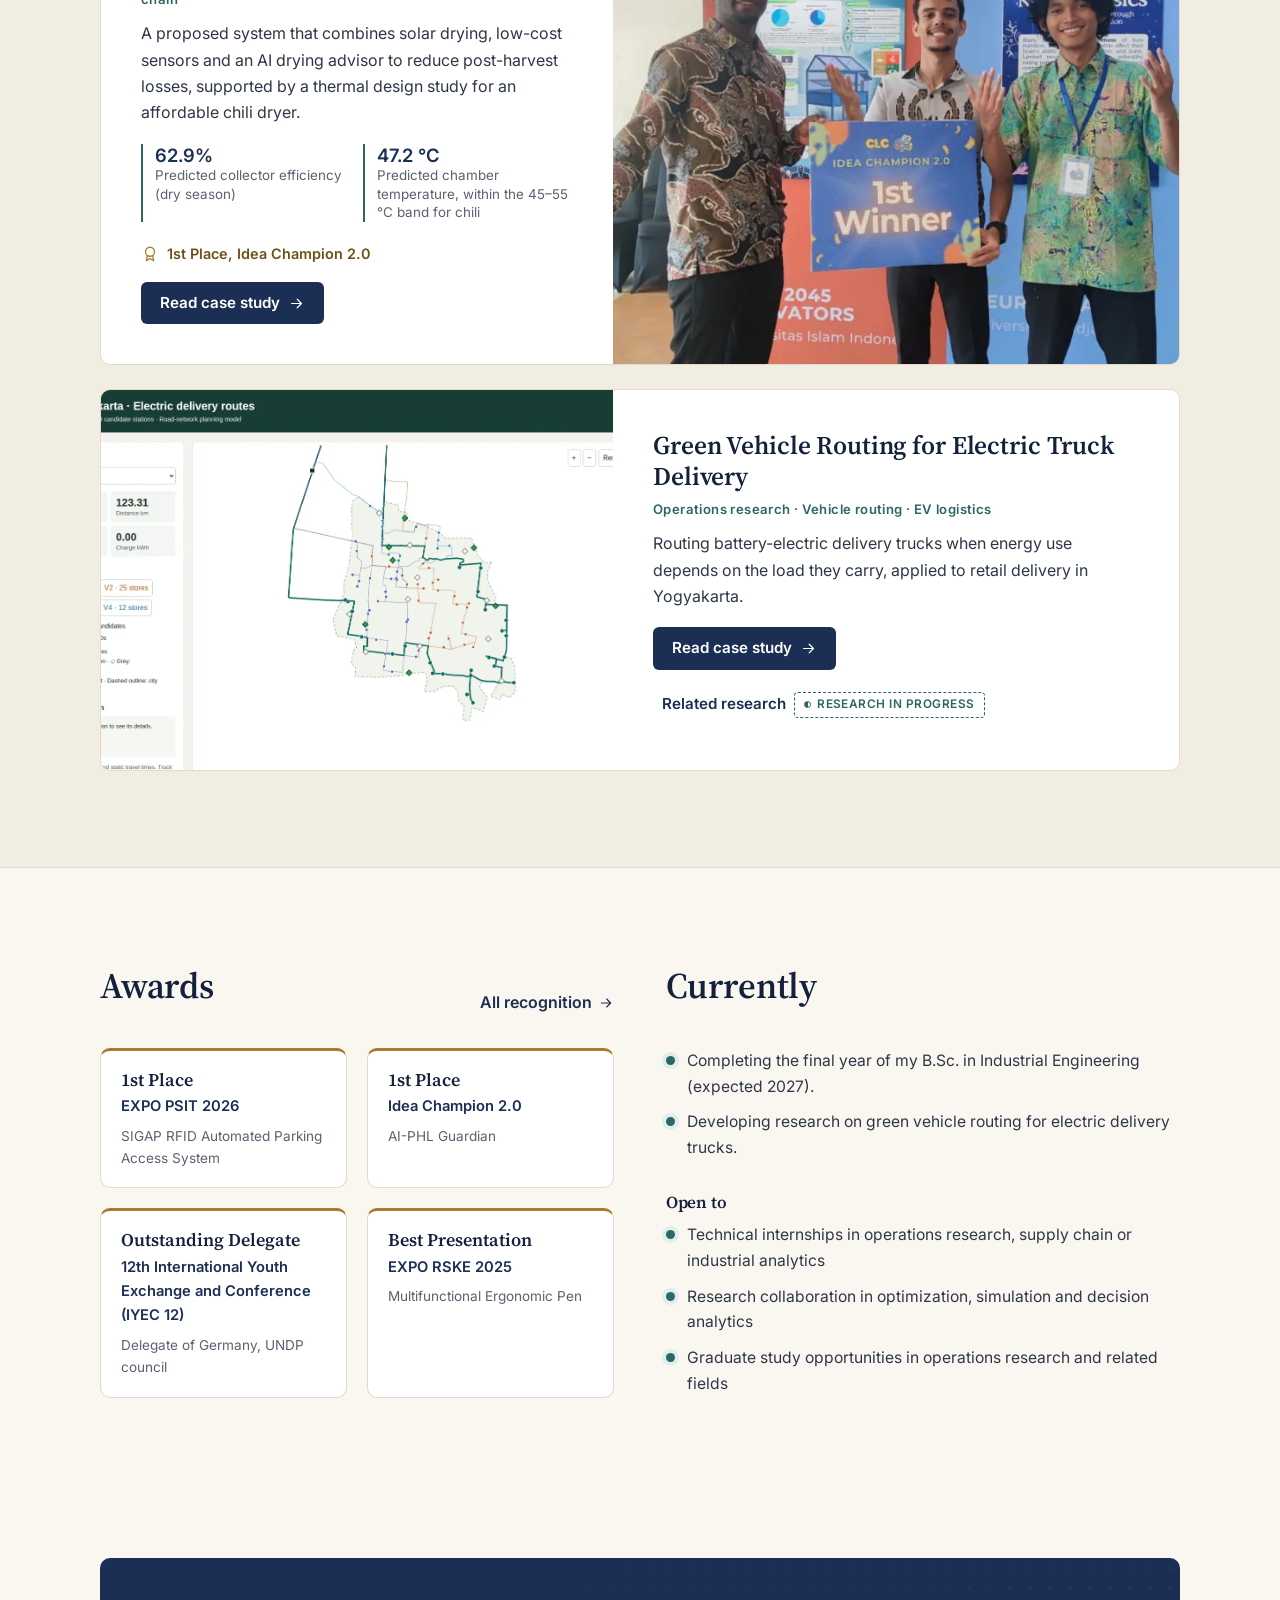
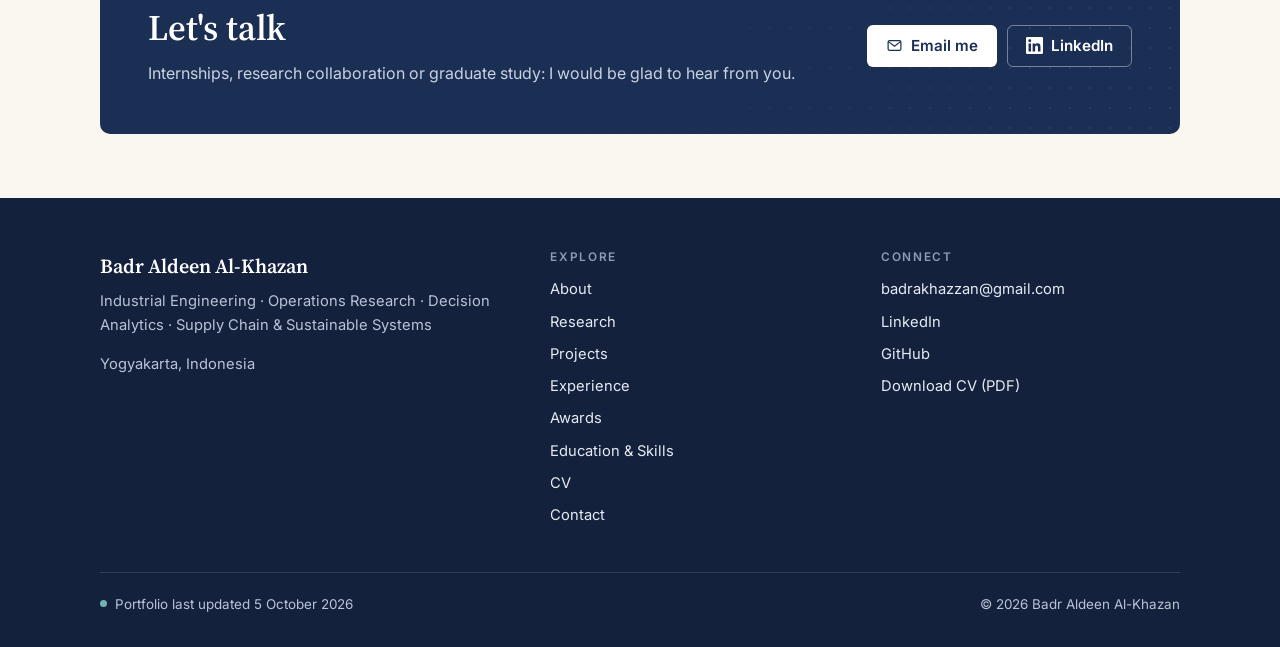
==== commit 587f148d: "Add English/Indonesian/Arabic switch, dark mode and the Lembah Susu Dairy project - Language switch " ====
--- a/index.html
+++ b/index.html
@@ -3,6 +3,7 @@
 <head>
   <meta charset="utf-8">
   <meta name="viewport" content="width=device-width, initial-scale=1">
+  <script>(function(){var d=document.documentElement,l=null,t=null;try{l=new URLSearchParams(location.search).get("lang")}catch(e){}try{if(l)localStorage.setItem("lang",l);else l=localStorage.getItem("lang");t=localStorage.getItem("theme")}catch(e){}if(t==="dark"||t==="light")d.setAttribute("data-theme",t);if(l==="id"||l==="ar"){d.lang=l;if(l==="ar")d.dir="rtl";d.setAttribute("data-lang-pending","")}})();</script>
   <title>Badr Aldeen Al-Khazan · Industrial Engineering, Operations Research &amp; Decision Analytics</title>
   <meta name="description" content="Badr Aldeen Al-Khazan is a final-year Industrial Engineering student at Universitas Islam Indonesia working on operations research, decision analytics, simulation, optimization and sustainable supply chains.">
   <meta name="author" content="Badr Aldeen Al-Khazan">
@@ -23,7 +24,7 @@
   <link rel="apple-touch-icon" href="assets/apple-touch-icon.png">
   <link rel="preconnect" href="https://fonts.googleapis.com">
   <link rel="preconnect" href="https://fonts.gstatic.com" crossorigin>
-  <link rel="stylesheet" href="https://fonts.googleapis.com/css2?family=Inter:wght@400;500;600&family=Source+Serif+4:opsz,wght@8..60,500;8..60,600&display=swap">
+  <link rel="stylesheet" href="https://fonts.googleapis.com/css2?family=Inter:wght@400;500;600&family=Source+Serif+4:opsz,wght@8..60,500;8..60,600&family=IBM+Plex+Sans+Arabic:wght@400;500;600&family=Noto+Naskh+Arabic:wght@500;600&display=swap">
   <link rel="stylesheet" href="assets/css/main.css">
 </head>
 <body data-page="home">
--- a/assets/css/main.css
+++ b/assets/css/main.css
@@ -34,8 +34,8 @@
   --st-project: #555B66;
 
   /* Type */
-  --font-serif: "Source Serif 4", "Source Serif Pro", Georgia, "Times New Roman", serif;
-  --font-sans: "Inter", system-ui, -apple-system, "Segoe UI", Roboto, "Helvetica Neue", Arial, sans-serif;
+  --font-serif: "Source Serif 4", "Source Serif Pro", "Noto Naskh Arabic", Georgia, "Times New Roman", serif;
+  --font-sans: "Inter", "IBM Plex Sans Arabic", system-ui, -apple-system, "Segoe UI", Roboto, "Helvetica Neue", Arial, sans-serif;
 
   /* Layout */
   --wrap: 1160px;
@@ -44,6 +44,60 @@
   --radius-lg: 10px;
   --header-h: 68px;
   --shadow: 0 1px 2px rgba(20, 33, 61, .04), 0 4px 16px rgba(20, 33, 61, .05);
+
+  /* Theme-dependent surfaces */
+  --primary: #1B2F55;        /* filled buttons, brand mark, icon tiles */
+  --primary-hover: #14213D;
+  --panel: #1B2F55;          /* "Let's talk" band */
+  --footer-bg: #14213D;
+  --header-bg: rgba(250, 247, 240, .94);
+  --media-bg: #E9E4D8;
+  --media-bg-2: #EDE8DC;
+  --portrait-bg: #DDE2E8;
+  --paper: #FFFFFF;          /* documents that are white in reality (CV, ERD) */
+  --dot: rgba(27, 47, 85, .10);
+  color-scheme: light;
+}
+
+/* ---------- Dark theme ----------
+   Used when the visitor picks dark mode, or when the system prefers dark and no choice was made. */
+:root[data-theme="dark"] {
+  --bg: #0F141D; --bg-alt: #141B27; --surface: #1A2230; --line: #283245; --line-strong: #394559;
+  --ink: #EEF1F6; --text: #CED5E1; --muted: #9AA5B8;
+  --navy: #9DB9EC; --navy-deep: #C3D4F3;
+  --teal: #68BDB3; --teal-soft: #17312F;
+  --gold: #CBA251; --gold-text: #E4C47F; --gold-soft: #352B16;
+  --st-published: #86D3C9; --st-published-bg: #17312F;
+  --st-accepted: #B3C8F0;  --st-accepted-bg: #1C2943;
+  --st-conference: #E4C47F; --st-conference-bg: #352B16;
+  --st-review: #C6CEDB;    --st-review-bg: #242C3A;
+  --st-progress: #86D3C9;  --st-project: #A9B0BC;
+  --shadow: 0 1px 2px rgba(0, 0, 0, .35), 0 6px 18px rgba(0, 0, 0, .25);
+  --primary: #2E4D86; --primary-hover: #3A5D9C; --panel: #1B2C4D; --footer-bg: #0A0E15;
+  --header-bg: rgba(15, 20, 29, .92);
+  --media-bg: #1E2635; --media-bg-2: #1E2635; --portrait-bg: #1E2635;
+  --dot: rgba(170, 190, 230, .09);
+  color-scheme: dark;
+}
+@media (prefers-color-scheme: dark) {
+  :root:not([data-theme="light"]) {
+    --bg: #0F141D; --bg-alt: #141B27; --surface: #1A2230; --line: #283245; --line-strong: #394559;
+    --ink: #EEF1F6; --text: #CED5E1; --muted: #9AA5B8;
+    --navy: #9DB9EC; --navy-deep: #C3D4F3;
+    --teal: #68BDB3; --teal-soft: #17312F;
+    --gold: #CBA251; --gold-text: #E4C47F; --gold-soft: #352B16;
+    --st-published: #86D3C9; --st-published-bg: #17312F;
+    --st-accepted: #B3C8F0;  --st-accepted-bg: #1C2943;
+    --st-conference: #E4C47F; --st-conference-bg: #352B16;
+    --st-review: #C6CEDB;    --st-review-bg: #242C3A;
+    --st-progress: #86D3C9;  --st-project: #A9B0BC;
+    --shadow: 0 1px 2px rgba(0, 0, 0, .35), 0 6px 18px rgba(0, 0, 0, .25);
+    --primary: #2E4D86; --primary-hover: #3A5D9C; --panel: #1B2C4D; --footer-bg: #0A0E15;
+    --header-bg: rgba(15, 20, 29, .92);
+    --media-bg: #1E2635; --media-bg-2: #1E2635; --portrait-bg: #1E2635;
+    --dot: rgba(170, 190, 230, .09);
+    color-scheme: dark;
+  }
 }
 
 /* ---------- Base ---------- */
@@ -79,7 +133,7 @@
 h3 { font-size: 1.25rem; }
 h4 { font-size: 1.05rem; }
 p { margin: 0 0 1em; }
-ul, ol { margin: 0 0 1em; padding-left: 1.2em; }
+ul, ol { margin: 0 0 1em; padding-inline-start: 1.2em; }
 li { margin-bottom: .35em; }
 strong { color: var(--ink); font-weight: 600; }
 
@@ -89,8 +143,8 @@
   overflow: hidden; clip: rect(0 0 0 0); white-space: nowrap; border: 0;
 }
 .skip-link {
-  position: absolute; left: 12px; top: -60px; z-index: 100;
-  background: var(--navy); color: #fff; padding: 10px 16px; border-radius: var(--radius);
+  position: absolute; inset-inline-start: 12px; top: -60px; z-index: 100;
+  background: var(--primary); color: #fff; padding: 10px 16px; border-radius: var(--radius);
   font-weight: 600; text-decoration: none;
 }
 .skip-link:focus { top: 12px; color: #fff; }
@@ -98,20 +152,20 @@
 /* ---------- Header ---------- */
 .site-header {
   position: sticky; top: 0; z-index: 50;
-  background: rgba(250, 247, 240, .94);
+  background: var(--header-bg);
   backdrop-filter: saturate(140%) blur(6px);
   -webkit-backdrop-filter: saturate(140%) blur(6px);
   border-bottom: 1px solid var(--line);
   min-height: var(--header-h);
 }
-.site-header .wrap { display: flex; align-items: center; gap: 24px; min-height: var(--header-h); }
-.brand { display: inline-flex; align-items: center; gap: 12px; text-decoration: none; color: var(--ink); margin-right: auto; }
+.site-header .wrap { display: flex; align-items: center; gap: 20px; min-height: var(--header-h); }
+.brand { display: inline-flex; align-items: center; gap: 12px; text-decoration: none; color: var(--ink); margin-inline-end: auto; }
 .brand-mark {
-  width: 38px; height: 38px; border-radius: 4px; background: var(--navy); color: #fff;
+  width: 38px; height: 38px; border-radius: 4px; background: var(--primary); color: #fff;
   display: grid; place-items: center; font-family: var(--font-serif); font-weight: 600; font-size: 1.05rem; letter-spacing: .02em;
   position: relative;
 }
-.brand-mark::after { content: ""; position: absolute; right: -4px; bottom: -4px; width: 10px; height: 10px; border-radius: 50%; background: var(--teal); border: 2px solid var(--bg); }
+.brand-mark::after { content: ""; position: absolute; inset-inline-end: -4px; bottom: -4px; width: 10px; height: 10px; border-radius: 50%; background: var(--teal); border: 2px solid var(--bg); }
 .brand-text { display: flex; flex-direction: column; line-height: 1.15; }
 .brand-name { font-family: var(--font-serif); font-weight: 600; font-size: 1.05rem; }
 .brand-role { font-size: .74rem; color: var(--muted); letter-spacing: .02em; }
@@ -120,12 +174,12 @@
 .site-nav ul { display: flex; align-items: center; gap: 2px; list-style: none; margin: 0; padding: 0; }
 .site-nav li { margin: 0; }
 .site-nav a {
-  display: block; padding: 8px 11px; border-radius: var(--radius);
+  display: block; padding: 8px 8px; border-radius: var(--radius);
   font-size: .92rem; font-weight: 500; color: var(--text); text-decoration: none; white-space: nowrap;
 }
 .site-nav a:hover { background: var(--bg-alt); color: var(--ink); }
 .site-nav a[aria-current="page"] { color: var(--navy); box-shadow: inset 0 -2px 0 var(--teal); border-radius: 0; }
-.nav-cta { margin-left: 6px; }
+.nav-cta { margin-inline-start: 6px; }
 .nav-toggle {
   display: none; align-items: center; gap: 8px; background: none; border: 1px solid var(--line-strong);
   border-radius: var(--radius); padding: 8px 12px; font: 500 .92rem var(--font-sans); color: var(--ink); cursor: pointer;
@@ -136,20 +190,24 @@
 }
 .nav-toggle-bars::before { top: 0; } .nav-toggle-bars span { top: 5px; } .nav-toggle-bars::after { bottom: 0; }
 
-@media (max-width: 1080px) {
-  .nav-toggle { display: inline-flex; }
-  .site-nav {
-    position: absolute; left: 0; right: 0; top: 100%;
-    background: var(--bg); border-bottom: 1px solid var(--line); box-shadow: var(--shadow);
-    display: none;
-  }
-  .site-nav.is-open { display: block; }
-  .site-nav ul { flex-direction: column; align-items: stretch; padding: 8px var(--gutter) 16px; gap: 0; }
-  .site-nav a { padding: 12px 8px; font-size: 1rem; border-bottom: 1px solid var(--line); border-radius: 0; }
-  .site-nav a[aria-current="page"] { box-shadow: inset 3px 0 0 var(--teal); padding-left: 14px; }
-  .nav-cta { margin: 12px 0 0; }
-  .nav-cta .btn { width: 100%; justify-content: center; }
-}
+/* Compact header: set by app.js whenever the full menu does not fit (depends on language and width). */
+.site-header.is-compact .nav-toggle { display: inline-flex; }
+.site-header.is-compact .site-nav {
+  position: absolute; left: 0; right: 0; top: 100%;
+  background: var(--bg); border-bottom: 1px solid var(--line); box-shadow: var(--shadow);
+  display: none;
+}
+.site-header.is-compact .site-nav.is-open { display: block; }
+.site-header.is-compact .site-nav ul { flex-direction: column; align-items: stretch; padding: 8px var(--gutter) 16px; gap: 0; }
+.site-header.is-compact .site-nav a { padding: 12px 8px; font-size: 1rem; border-bottom: 1px solid var(--line); border-radius: 0; }
+.site-header.is-compact .site-nav a[aria-current="page"] { box-shadow: inset 3px 0 0 var(--teal); padding-inline-start: 14px; }
+[dir="rtl"] .site-header.is-compact .site-nav a[aria-current="page"] { box-shadow: inset -3px 0 0 var(--teal); }
+.site-header.is-compact .nav-cta { margin: 12px 0 0; }
+.site-header.is-compact .nav-cta .btn { width: 100%; justify-content: center; }
+.brand, .site-nav, .header-tools, .nav-toggle { flex-shrink: 0; }
+.brand-text { white-space: nowrap; }
+/* The subtitle under the name only shows when there is room (compact header); the full menu needs the space. */
+.site-header:not(.is-compact) .brand-role { display: none; }
 @media (max-width: 420px) { .brand-role { display: none; } }
 
 /* ---------- Buttons & links ---------- */
@@ -160,8 +218,8 @@
   transition: background-color .15s ease, border-color .15s ease, color .15s ease;
 }
 .btn svg { width: 17px; height: 17px; flex: none; }
-.btn-primary { background: var(--navy); color: #fff; }
-.btn-primary:hover { background: var(--navy-deep); color: #fff; }
+.btn-primary { background: var(--primary); color: #fff; }
+.btn-primary:hover { background: var(--primary-hover); color: #fff; }
 .btn-secondary { background: var(--surface); color: var(--navy); border-color: var(--line-strong); }
 .btn-secondary:hover { border-color: var(--navy); color: var(--navy); }
 .btn-ghost { background: transparent; color: var(--navy); border-color: transparent; padding-inline: 8px; }
@@ -178,7 +236,7 @@
 .icon-links a { display: inline-flex; align-items: center; gap: 7px; font-size: .92rem; font-weight: 500; color: var(--text); text-decoration: none; }
 .icon-links a:hover { color: var(--teal); }
 .icon-links svg { width: 17px; height: 17px; color: var(--navy); }
-.ext::after { content: "↗"; font-size: .8em; margin-left: 2px; color: var(--muted); }
+.ext::after { content: "↗"; font-size: .8em; margin-inline-start: 2px; color: var(--muted); }
 
 /* ---------- Sections ---------- */
 main { display: block; }
@@ -189,12 +247,6 @@
 .section-head > div { max-width: 720px; }
 .section-head h2 { margin-bottom: .25em; }
 .section-head p { color: var(--muted); margin: 0; }
-.eyebrow {
-  display: inline-flex; align-items: center; gap: 10px;
-  font: 600 .74rem/1.2 var(--font-sans); text-transform: uppercase; letter-spacing: .14em; color: var(--teal);
-  margin-bottom: 12px;
-}
-.eyebrow::before { content: ""; width: 22px; height: 2px; background: var(--teal); }
 .lead { font-size: clamp(1.08rem, 1.6vw, 1.22rem); color: var(--text); line-height: 1.6; }
 .muted { color: var(--muted); }
 .small { font-size: .88rem; }
@@ -203,7 +255,7 @@
 .page-intro { padding-block: clamp(44px, 7vw, 80px) clamp(28px, 4vw, 44px); border-bottom: 1px solid var(--line); position: relative; overflow: hidden; }
 .page-intro::after {
   content: ""; position: absolute; inset: 0; pointer-events: none;
-  background-image: radial-gradient(rgba(27, 47, 85, .10) 1px, transparent 1.2px);
+  background-image: radial-gradient(var(--dot) 1px, transparent 1.2px);
   background-size: 22px 22px;
   -webkit-mask-image: linear-gradient(90deg, transparent 45%, #000 100%);
   mask-image: linear-gradient(90deg, transparent 45%, #000 100%);
@@ -218,29 +270,26 @@
 .hero { position: relative; overflow: hidden; padding-block: clamp(40px, 7vw, 88px) clamp(56px, 8vw, 96px); }
 .hero::before {
   content: ""; position: absolute; inset: 0; pointer-events: none;
-  background-image: radial-gradient(rgba(27, 47, 85, .11) 1px, transparent 1.2px);
+  background-image: radial-gradient(var(--dot) 1px, transparent 1.2px);
   background-size: 24px 24px;
   -webkit-mask-image: radial-gradient(ellipse 60% 70% at 78% 45%, #000 20%, transparent 75%);
   mask-image: radial-gradient(ellipse 60% 70% at 78% 45%, #000 20%, transparent 75%);
 }
 .hero .wrap { position: relative; display: grid; grid-template-columns: minmax(0, 1.12fr) minmax(0, .88fr); gap: clamp(32px, 6vw, 80px); align-items: center; }
-.hero-identity { display: flex; flex-wrap: wrap; gap: 6px 0; margin: 0 0 18px; padding: 0; list-style: none; font: 600 .78rem/1.4 var(--font-sans); letter-spacing: .08em; text-transform: uppercase; color: var(--teal); }
+.hero-identity { display: flex; flex-wrap: wrap; gap: 6px 0; margin: 4px 0 20px; padding: 0; list-style: none; font: 600 .78rem/1.4 var(--font-sans); letter-spacing: .08em; text-transform: uppercase; color: var(--teal); }
 .hero-identity li { margin: 0; }
 .hero-identity li:not(:last-child)::after { content: "·"; margin: 0 .6em; color: var(--gold); }
-.hero h1 { margin-bottom: .35em; }
+.hero h1 { margin-bottom: .2em; }
 .hero .lead { max-width: 36em; margin-bottom: 1.1em; }
 .hero-stage { display: flex; gap: 10px; align-items: flex-start; color: var(--muted); font-size: .98rem; margin-bottom: 28px; max-width: 38em; }
 .hero-stage svg { width: 20px; height: 20px; flex: none; color: var(--gold); margin-top: 2px; }
 
 .portrait { position: relative; margin: 0; justify-self: center; width: min(100%, 420px); }
-.portrait-frame { position: relative; border-radius: var(--radius-lg); overflow: hidden; background: #DDE2E8; border: 1px solid var(--line-strong); box-shadow: var(--shadow); }
+.portrait-frame { position: relative; border-radius: var(--radius-lg); overflow: hidden; background: var(--portrait-bg); border: 1px solid var(--line-strong); box-shadow: var(--shadow); }
 .portrait-frame img { width: 100%; aspect-ratio: 4 / 5; object-fit: cover; object-position: 50% 20%; }
 .portrait-media { position: relative; }
-.portrait-media::before {
-  content: ""; position: absolute; inset: 18px -18px -18px 18px; border: 1.5px solid var(--teal); border-radius: var(--radius-lg); opacity: .55; z-index: -1;
-}
-.portrait-motif { position: absolute; left: -46px; top: 16%; width: 120px; height: auto; color: var(--navy); opacity: .9; z-index: 2; pointer-events: none; }
-.portrait figcaption { display: flex; align-items: center; gap: 8px; margin-top: 30px; font-size: .88rem; color: var(--muted); justify-content: center; }
+.portrait-motif { position: absolute; inset-inline-start: -46px; top: 16%; width: 120px; height: auto; color: var(--navy); opacity: .9; z-index: 2; pointer-events: none; }
+.portrait figcaption { display: flex; align-items: center; gap: 8px; margin-top: 16px; font-size: .88rem; color: var(--muted); justify-content: center; }
 .portrait figcaption svg { width: 16px; height: 16px; color: var(--teal); }
 
 @media (max-width: 860px) {
@@ -323,8 +372,8 @@
   background: var(--surface); border: 1px solid var(--line-strong); color: var(--text);
 }
 .filter-btn:hover { border-color: var(--navy); }
-.filter-btn[aria-pressed="true"] { background: var(--navy); border-color: var(--navy); color: #fff; }
-.filter-btn .count { opacity: .7; margin-left: 4px; font-variant-numeric: tabular-nums; }
+.filter-btn[aria-pressed="true"] { background: var(--primary); border-color: var(--primary); color: #fff; }
+.filter-btn .count { opacity: .7; margin-inline-start: 4px; font-variant-numeric: tabular-nums; }
 
 .pub-group { margin-bottom: 44px; }
 .pub-group[hidden] { display: none; }
@@ -342,8 +391,13 @@
 .pub-authors strong { color: var(--ink); }
 .pub-summary { font-size: .97rem; margin-bottom: .8em; max-width: 72ch; }
 .pub-foot { display: flex; flex-wrap: wrap; gap: 10px 18px; align-items: center; }
-.pub-note { font-size: .84rem; color: var(--muted); display: inline-flex; align-items: center; gap: 6px; }
-.pub-note svg { width: 15px; height: 15px; }
+.pub-more { margin: -.3em 0 .9em; }
+.pub-more > summary { display: inline-flex; align-items: center; gap: 6px; cursor: pointer; font-size: .88rem; font-weight: 600; color: var(--teal); list-style: none; }
+.pub-more > summary::-webkit-details-marker { display: none; }
+.pub-more > summary::after { content: ""; width: 7px; height: 7px; border-right: 1.6px solid currentColor; border-bottom: 1.6px solid currentColor; transform: translateY(-2px) rotate(45deg); transition: transform .15s; }
+.pub-more[open] > summary::after { transform: translateY(1px) rotate(225deg); }
+.pub-more[open] > summary { margin-bottom: .6em; }
+.pub-topics { margin-top: 4px; }
 @media (max-width: 720px) {
   .pub { grid-template-columns: 1fr; }
   .pub-meta { flex-direction: row; flex-wrap: wrap; align-items: center; }
@@ -363,15 +417,15 @@
 }
 .project-feature + .project-feature { margin-top: 24px; }
 .project-feature:nth-of-type(even) .project-media { order: 2; }
-.project-media { position: relative; background: #E9E4D8; min-height: 280px; }
+.project-media { position: relative; background: var(--media-bg); min-height: 280px; }
 .project-media img { position: absolute; inset: 0; width: 100%; height: 100%; object-fit: cover; }
 .project-media.contain img { object-fit: contain; padding: 18px; }
 .project-body { padding: clamp(24px, 3.5vw, 40px); display: flex; flex-direction: column; }
 .project-body h3 { font-size: clamp(1.3rem, 2.2vw, 1.6rem); margin-bottom: .35em; }
-.project-kicker { font-size: .82rem; color: var(--teal); font-weight: 600; letter-spacing: .03em; margin-bottom: 10px; }
+.project-kicker { font-size: .82rem; color: var(--teal); font-weight: 600; letter-spacing: .03em; margin: -2px 0 10px; }
 .project-body .tagline { color: var(--text); margin-bottom: 18px; }
 .project-highlights { display: grid; grid-template-columns: repeat(auto-fit, minmax(180px, 1fr)); gap: 12px; margin: 0 0 20px; }
-.project-highlights div { border-left: 2px solid var(--teal); padding-left: 12px; }
+.project-highlights div { border-inline-start: 2px solid var(--teal); padding-inline-start: 12px; }
 .project-highlights strong { display: block; white-space: nowrap; font: 600 1.15rem/1.2 var(--font-sans); color: var(--navy); }
 .project-highlights span { font-size: .84rem; color: var(--muted); line-height: 1.4; display: block; }
 .project-body .btn-row { margin-top: auto; }
@@ -384,10 +438,10 @@
 }
 
 .project-card { display: flex; flex-direction: column; padding: 0; overflow: hidden; }
-.project-card .thumb { aspect-ratio: 16 / 10; background: #E9E4D8; position: relative; overflow: hidden; }
+.project-card .thumb { aspect-ratio: 16 / 10; background: var(--media-bg); position: relative; overflow: hidden; }
 .project-card .thumb img { width: 100%; height: 100%; object-fit: cover; }
 .project-card .thumb.contain img { object-fit: contain; padding: 14px; }
-.project-card .thumb.schema { display: flex; flex-wrap: wrap; align-content: center; justify-content: center; gap: 6px; padding: 18px; background: var(--bg); background-image: radial-gradient(rgba(27, 47, 85, .12) 1px, transparent 1.2px); background-size: 18px 18px; }
+.project-card .thumb.schema { display: flex; flex-wrap: wrap; align-content: center; justify-content: center; gap: 6px; padding: 18px; background: var(--bg); background-image: radial-gradient(var(--dot) 1px, transparent 1.2px); background-size: 18px 18px; }
 .schema .entity { font: 600 .74rem var(--font-sans); padding: 6px 9px; border: 1px solid var(--navy); border-radius: 3px; background: var(--surface); color: var(--navy); }
 .project-card .body { padding: 20px 22px 22px; display: flex; flex-direction: column; flex: 1; }
 .project-card h3 { font-size: 1.1rem; margin-bottom: .35em; }
@@ -400,12 +454,12 @@
 .detail-main section { margin-bottom: 36px; }
 .detail-main h2 { font-size: 1.4rem; margin-bottom: .5em; }
 .detail-main ol.steps { counter-reset: step; list-style: none; padding: 0; }
-.detail-main ol.steps li { counter-increment: step; position: relative; padding-left: 44px; margin-bottom: 14px; }
+.detail-main ol.steps li { counter-increment: step; position: relative; padding-inline-start: 44px; margin-bottom: 14px; }
 .detail-main ol.steps li::before {
-  content: counter(step); position: absolute; left: 0; top: 0; width: 28px; height: 28px; border-radius: 50%;
+  content: counter(step); position: absolute; inset-inline-start: 0; top: 0; width: 28px; height: 28px; border-radius: 50%;
   border: 1.5px solid var(--teal); color: var(--teal); font: 600 .85rem/25px var(--font-sans); text-align: center; background: var(--surface);
 }
-.detail-main ol.steps li:not(:last-child)::after { content: ""; position: absolute; left: 13.5px; top: 30px; bottom: -14px; width: 1.5px; background: var(--line-strong); }
+.detail-main ol.steps li:not(:last-child)::after { content: ""; position: absolute; inset-inline-start: 13.5px; top: 30px; bottom: -14px; width: 1.5px; background: var(--line-strong); }
 .detail-aside { display: flex; flex-direction: column; gap: 18px; position: sticky; top: calc(var(--header-h) + 20px); }
 @media (max-width: 960px) { .detail-aside { position: static; } }
 .aside-block > h2, .aside-block > h3 { font: 600 .76rem/1.3 var(--font-sans); text-transform: uppercase; letter-spacing: .12em; color: var(--muted); margin-bottom: 10px; }
@@ -415,36 +469,43 @@
 }
 .note svg { width: 18px; height: 18px; flex: none; color: var(--teal); margin-top: 3px; }
 .note p { margin: 0; }
-.cover { margin: 0 0 8px; border-radius: var(--radius-lg); overflow: hidden; border: 1px solid var(--line); background: #E9E4D8; }
-.cover img { width: 100%; max-height: 560px; object-fit: contain; background: #EDE8DC; }
+.cover { margin: 0 0 8px; border-radius: var(--radius-lg); overflow: hidden; border: 1px solid var(--line); background: var(--media-bg); }
+.cover img { width: 100%; max-height: 560px; object-fit: contain; background: var(--media-bg-2); }
 .gallery { display: grid; grid-template-columns: repeat(auto-fill, minmax(240px, 1fr)); gap: 20px; align-items: start; }
 .gallery figure { margin: 0; }
-.gallery .frame { display: block; border: 1px solid var(--line); border-radius: var(--radius); overflow: hidden; background: #EDE8DC; }
+.gallery .frame { display: block; border: 1px solid var(--line); border-radius: var(--radius); overflow: hidden; background: var(--media-bg-2); }
 .gallery .frame img { width: 100%; height: auto; max-height: 460px; object-fit: contain; margin-inline: auto; }
 .gallery a.frame:hover { border-color: var(--navy); }
 figcaption { font-size: .85rem; color: var(--muted); margin-top: 8px; line-height: 1.45; }
+.feature-figure { margin: 0; }
+.feature-figure .frame { display: block; border: 1px solid var(--line-strong); border-radius: var(--radius-lg); overflow: hidden; background: var(--paper); }
+.feature-figure .frame:hover { border-color: var(--navy); }
+.feature-figure img { width: 100%; height: auto; }
+.rel-list { list-style: none; padding: 0; margin: 0; border-top: 1px solid var(--line); }
+.rel-list li { display: flex; justify-content: space-between; gap: 16px; padding: 9px 0; border-bottom: 1px solid var(--line); margin: 0; font-size: .95rem; }
+.rel-type { font: 600 .78rem/1.6 var(--font-sans); color: var(--teal); white-space: nowrap; }
 .demo-frame { border: 1px solid var(--line-strong); border-radius: var(--radius-lg); overflow: hidden; background: var(--surface); }
 .demo-frame iframe { display: block; width: 100%; height: min(78vh, 760px); border: 0; }
-.demo-poster { position: relative; display: block; width: 100%; padding: 0; border: 0; cursor: pointer; background: #EDE8DC; }
+.demo-poster { position: relative; display: block; width: 100%; padding: 0; border: 0; cursor: pointer; background: var(--media-bg-2); }
 .demo-poster img { width: 100%; }
 .demo-poster .demo-cta {
   position: absolute; left: 50%; top: 50%; transform: translate(-50%, -50%); white-space: nowrap;
-  display: inline-flex; align-items: center; gap: 8px; background: var(--navy); color: #fff; padding: 12px 20px; border-radius: var(--radius); font: 600 .95rem var(--font-sans); box-shadow: 0 6px 24px rgba(20,33,61,.25);
+  display: inline-flex; align-items: center; gap: 8px; background: var(--primary); color: #fff; padding: 12px 20px; border-radius: var(--radius); font: 600 .95rem var(--font-sans); box-shadow: 0 6px 24px rgba(20,33,61,.25);
 }
 .demo-poster .demo-cta svg { width: 22px; height: 22px; }
-.demo-poster:hover .demo-cta { background: var(--navy-deep); }
-.video-frame { max-width: 360px; border: 1px solid var(--line-strong); border-radius: var(--radius-lg); overflow: hidden; background: #F3F4F6; }
+.demo-poster:hover .demo-cta { background: var(--primary-hover); }
+.video-frame { max-width: 360px; border: 1px solid var(--line-strong); border-radius: var(--radius-lg); overflow: hidden; background: var(--media-bg-2); }
 .pager { display: flex; justify-content: space-between; gap: 16px; border-top: 1px solid var(--line); padding-top: 24px; margin-top: 12px; }
 .pager a { text-decoration: none; display: flex; flex-direction: column; gap: 2px; max-width: 48%; }
 .pager a span { font-size: .8rem; color: var(--muted); text-transform: uppercase; letter-spacing: .1em; }
 .pager a strong { font-family: var(--font-serif); color: var(--navy); font-weight: 600; }
-.pager a.next { text-align: right; margin-left: auto; }
+.pager a.next { text-align: end; margin-inline-start: auto; }
 
 /* ---------- Timeline (experience) ---------- */
 .timeline { list-style: none; margin: 0; padding: 0; position: relative; }
-.timeline::before { content: ""; position: absolute; left: 7px; top: 8px; bottom: 8px; width: 2px; background: var(--line-strong); }
-.timeline > li { position: relative; padding-left: 40px; margin-bottom: 28px; }
-.timeline > li::before { content: ""; position: absolute; left: 0; top: 6px; width: 16px; height: 16px; border-radius: 50%; background: var(--bg); border: 2px solid var(--teal); }
+.timeline::before { content: ""; position: absolute; inset-inline-start: 7px; top: 8px; bottom: 8px; width: 2px; background: var(--line-strong); }
+.timeline > li { position: relative; padding-inline-start: 40px; margin-bottom: 28px; }
+.timeline > li::before { content: ""; position: absolute; inset-inline-start: 0; top: 6px; width: 16px; height: 16px; border-radius: 50%; background: var(--bg); border: 2px solid var(--teal); }
 .timeline > li.is-technical::before { background: var(--teal); }
 .role-card { display: grid; grid-template-columns: minmax(0, 1fr) auto; gap: 18px 28px; }
 .role-card .role-img { width: 150px; border-radius: var(--radius); overflow: hidden; border: 1px solid var(--line); align-self: start; }
@@ -454,23 +515,29 @@
 .role-dates { font-size: .88rem; color: var(--muted); font-variant-numeric: tabular-nums; white-space: nowrap; }
 .role-org { color: var(--teal); font-weight: 600; font-size: .95rem; margin-bottom: 10px; }
 .role-summary { font-size: .92rem; color: var(--muted); }
-.progression { list-style: none; padding: 0; margin: 14px 0; display: flex; flex-direction: column; gap: 0; border-left: 1px dashed var(--line-strong); }
-.progression li { position: relative; padding: 4px 0 8px 18px; margin: 0; font-size: .92rem; }
-.progression li::before { content: ""; position: absolute; left: -4px; top: 11px; width: 7px; height: 7px; border-radius: 50%; background: var(--gold); }
+.progression { list-style: none; padding: 0; margin: 14px 0; display: flex; flex-direction: column; gap: 0; border-inline-start: 1px dashed var(--line-strong); }
+.progression li { position: relative; padding-block: 4px 8px; padding-inline: 18px 0; margin: 0; font-size: .92rem; }
+.progression li::before { content: ""; position: absolute; inset-inline-start: -4px; top: 11px; width: 7px; height: 7px; border-radius: 50%; background: var(--gold); }
 .progression time, .progression .when { display: inline-block; min-width: 132px; color: var(--muted); font-variant-numeric: tabular-nums; }
 .kind-tag { font: 600 .7rem/1 var(--font-sans); letter-spacing: .1em; text-transform: uppercase; color: var(--muted); }
 
 /* ---------- Awards ---------- */
 .award-card { position: relative; display: grid; grid-template-columns: 132px minmax(0, 1fr); gap: 20px; padding: 22px; border-top: 3px solid var(--gold); }
-.award-card .award-img { border-radius: var(--radius); overflow: hidden; border: 1px solid var(--line); aspect-ratio: 3 / 4; background: #EDE8DC; }
+.award-card .award-img { border-radius: var(--radius); overflow: hidden; border: 1px solid var(--line); aspect-ratio: 3 / 4; background: var(--media-bg-2); }
 .award-card .award-img img { width: 100%; height: 100%; object-fit: cover; }
 .award-title { font-family: var(--font-serif); font-size: 1.35rem; color: var(--ink); font-weight: 600; margin: 6px 0 2px; line-height: 1.2; }
 .award-event { font-weight: 600; color: var(--navy); margin-bottom: 2px; }
 .award-sub { font-size: .9rem; color: var(--muted); margin-bottom: 8px; }
 .award-card p { font-size: .92rem; }
-.award-card .award-title { font-size: 1.35rem; margin: 10px 0 2px; }
+.award-card .award-title { font-size: 1.35rem; margin: 0 0 2px; }
 .award-card .award-event { font-size: 1rem; }
 @media (max-width: 520px) { .award-card { grid-template-columns: 1fr; } .award-card .award-img { max-width: 180px; } }
+.cert-link { display: inline-flex; align-items: center; gap: 12px; margin-top: 14px; padding-block: 8px; padding-inline: 8px 12px; border: 1px solid var(--line); border-radius: var(--radius); background: var(--surface); color: var(--navy); font-weight: 600; font-size: .88rem; text-decoration: none; max-width: 100%; }
+.cert-link:hover, .cert-link:focus-visible { border-color: var(--gold); box-shadow: 0 2px 10px rgba(16, 32, 64, .08); }
+.cert-thumb { flex: 0 0 auto; width: 96px; border-radius: 4px; overflow: hidden; border: 1px solid var(--line); line-height: 0; }
+.cert-thumb img { width: 100%; height: auto; display: block; }
+.cert-label { display: inline-flex; align-items: center; gap: 6px; }
+.cert-label svg { width: 16px; height: 16px; flex: 0 0 auto; }
 .award-mini { display: flex; flex-direction: column; gap: 4px; padding: 18px 20px; border-top: 3px solid var(--gold); }
 .award-mini .award-title { font-size: 1.12rem; margin: 0; }
 .award-mini .award-event { font-size: .92rem; }
@@ -515,7 +582,7 @@
 .program-list .when { font-size: .86rem; color: var(--muted); font-variant-numeric: tabular-nums; }
 .program-list .what strong { display: block; font-weight: 600; font-size: .97rem; line-height: 1.4; }
 .program-list .what span { font-size: .88rem; color: var(--muted); }
-.program-list li.highlight .what strong::after { content: "Leadership"; margin-left: 8px; font: 600 .66rem/1 var(--font-sans); letter-spacing: .08em; text-transform: uppercase; color: var(--gold-text); background: var(--gold-soft); padding: 3px 6px; border-radius: 3px; vertical-align: 2px; }
+.program-list li.highlight .what strong::after { content: attr(data-badge); margin-inline-start: 8px; font: 600 .66rem/1 var(--font-sans); letter-spacing: .08em; text-transform: uppercase; color: var(--gold-text); background: var(--gold-soft); padding: 3px 6px; border-radius: 3px; vertical-align: 2px; }
 @media (max-width: 640px) { .program-list li { grid-template-columns: 1fr; } }
 
 /* ---------- About ---------- */
@@ -532,7 +599,7 @@
 @media (max-width: 640px) { .methods-map .row { grid-template-columns: 1fr; } }
 .tag-list { list-style: none; padding: 0; margin: 0; display: flex; flex-wrap: wrap; gap: 8px; }
 .tag-list li { margin: 0; padding: 7px 12px; border-radius: var(--radius); background: var(--surface); border: 1px solid var(--line); font-size: .92rem; }
-.pull { font-family: var(--font-serif); font-size: clamp(1.25rem, 2.2vw, 1.55rem); line-height: 1.45; color: var(--ink); border-left: 3px solid var(--gold); padding: 4px 0 4px 22px; margin: 0; max-width: 60ch; }
+.pull { font-family: var(--font-serif); font-size: clamp(1.25rem, 2.2vw, 1.55rem); line-height: 1.45; color: var(--ink); border-inline-start: 3px solid var(--gold); padding-block: 4px; padding-inline: 22px 0; margin: 0; max-width: 60ch; }
 
 /* ---------- Now list ---------- */
 .now-list { list-style: none; margin: 0; padding: 0; display: grid; gap: 10px; }
@@ -540,34 +607,34 @@
 .now-list li::before { content: ""; width: 9px; height: 9px; border-radius: 50%; margin-top: 8px; background: var(--teal); box-shadow: 0 0 0 4px var(--teal-soft); flex: none; }
 
 /* ---------- CV & contact ---------- */
-.cv-viewer { border: 1px solid var(--line-strong); border-radius: var(--radius-lg); overflow: hidden; background: #E9E4D8; }
+.cv-viewer { border: 1px solid var(--line-strong); border-radius: var(--radius-lg); overflow: hidden; background: var(--media-bg); }
 .cv-viewer object, .cv-viewer iframe { display: block; width: 100%; height: min(120vh, 1150px); border: 0; }
 .cv-viewer object { height: auto; aspect-ratio: 596 / 842; }
-.cv-preview { display: block; background: #fff; }
+.cv-preview { display: block; background: var(--paper); }
 .cv-preview img { width: 100%; height: auto; }
 .contact-list { list-style: none; padding: 0; margin: 0; display: grid; gap: 12px; }
 .contact-list li { margin: 0; }
 .contact-item { display: flex; align-items: center; gap: 16px; padding: 18px 20px; background: var(--surface); border: 1px solid var(--line); border-radius: var(--radius-lg); text-decoration: none; color: var(--text); }
 a.contact-item:hover { border-color: var(--navy); color: var(--text); }
-.contact-item .ci-icon { width: 44px; height: 44px; border-radius: var(--radius); background: var(--navy); color: #fff; display: grid; place-items: center; flex: none; }
+.contact-item .ci-icon { width: 44px; height: 44px; border-radius: var(--radius); background: var(--primary); color: #fff; display: grid; place-items: center; flex: none; }
 .contact-item .ci-icon svg { width: 20px; height: 20px; }
 .contact-item strong { display: block; color: var(--ink); }
 .contact-item span { font-size: .92rem; color: var(--muted); word-break: break-word; }
-.copy-btn { margin-left: auto; }
-
-.cta-band { background: var(--navy); color: #E6EBF3; border-radius: var(--radius-lg); padding: clamp(28px, 5vw, 48px); display: grid; grid-template-columns: minmax(0, 1fr) auto; gap: 20px 32px; align-items: center; position: relative; overflow: hidden; }
+.copy-btn { margin-inline-start: auto; }
+
+.cta-band { background: var(--panel); color: #E6EBF3; border-radius: var(--radius-lg); padding: clamp(28px, 5vw, 48px); display: grid; grid-template-columns: minmax(0, 1fr) auto; gap: 20px 32px; align-items: center; position: relative; overflow: hidden; }
 .cta-band::after { content: ""; position: absolute; inset: 0; background-image: radial-gradient(rgba(255,255,255,.08) 1px, transparent 1.2px); background-size: 20px 20px; -webkit-mask-image: linear-gradient(90deg, transparent 40%, #000); mask-image: linear-gradient(90deg, transparent 40%, #000); pointer-events: none; }
 .cta-band > * { position: relative; z-index: 1; }
 .cta-band h2 { color: #fff; margin-bottom: .3em; }
 .cta-band p { margin: 0; color: #C9D2E1; }
-.cta-band .btn-primary { background: #fff; color: var(--navy); }
-.cta-band .btn-primary:hover { background: var(--gold-soft); color: var(--navy); }
+.cta-band .btn-primary { background: #fff; color: #1B2F55; }
+.cta-band .btn-primary:hover { background: #F3E9D2; color: #1B2F55; }
 .cta-band .btn-secondary { background: transparent; color: #fff; border-color: rgba(255,255,255,.4); }
 .cta-band .btn-secondary:hover { border-color: #fff; color: #fff; }
 @media (max-width: 760px) { .cta-band { grid-template-columns: 1fr; } }
 
 /* ---------- Footer ---------- */
-.site-footer { background: var(--navy-deep); color: #B9C3D6; margin-top: 0; padding-block: 52px 32px; font-size: .92rem; }
+.site-footer { background: var(--footer-bg); color: #B9C3D6; margin-top: 0; padding-block: 52px 32px; font-size: .92rem; }
 .site-footer a { color: #E6EBF3; text-decoration: none; }
 .site-footer a:hover { color: #fff; text-decoration: underline; }
 .footer-grid { display: grid; grid-template-columns: minmax(0, 1.4fr) minmax(0, 1fr) minmax(0, 1fr); gap: 32px; }
@@ -585,7 +652,7 @@
 @media (max-width: 560px) { .hero-identity li:not(:last-child)::after { display: none; } .hero-identity { flex-direction: column; gap: 2px; } }
 .inline-icon { width: 16px; height: 16px; vertical-align: -3px; color: var(--teal); }
 .site-nav .nav-cta a.btn { color: #fff; padding: 8px 14px; border-radius: var(--radius); border-bottom: 0; box-shadow: none; }
-.site-nav .nav-cta a.btn:hover { background: var(--navy-deep); color: #fff; }
+.site-nav .nav-cta a.btn:hover { background: var(--primary-hover); color: #fff; }
 .stack > * + * { margin-top: 16px; }
 .two-col { display: grid; grid-template-columns: repeat(2, minmax(0, 1fr)); gap: clamp(24px, 4vw, 56px); }
 @media (max-width: 860px) { .two-col { grid-template-columns: 1fr; } }
@@ -603,8 +670,58 @@
 }
 
 @media print {
+  :root, :root[data-theme="dark"], :root:not([data-theme="light"]) {
+    --bg: #fff; --bg-alt: #fff; --surface: #fff; --line: #ddd; --line-strong: #ccc;
+    --ink: #000; --text: #222; --muted: #444; --navy: #1B2F55; --teal: #2B6763; color-scheme: light;
+  }
   .site-header, .site-footer, .nav-toggle, .filter-bar, .btn-row, .cta-band { display: none !important; }
   body { background: #fff; }
   .section, .page-intro { padding-block: 16px; }
   a { color: inherit; }
 }
+
+/* ---------- Header tools: language and theme ---------- */
+.header-tools { display: flex; align-items: center; gap: 8px; }
+.lang-switch { display: inline-flex; border: 1px solid var(--line-strong); border-radius: var(--radius); overflow: hidden; }
+.lang-switch button {
+  font: 600 .78rem/1 var(--font-sans); padding: 8px 9px; min-width: 34px; border: 0; background: transparent; color: var(--muted); cursor: pointer;
+}
+.lang-switch button + button { border-inline-start: 1px solid var(--line-strong); }
+.lang-switch button:hover { color: var(--ink); background: var(--bg-alt); }
+.lang-switch button[aria-pressed="true"] { background: var(--primary); color: #fff; }
+.lang-switch button[lang="ar"] { font-family: "IBM Plex Sans Arabic", var(--font-sans); font-size: .86rem; padding-block: 6px 7px; }
+.theme-toggle {
+  display: inline-grid; place-items: center; width: 34px; height: 34px; border-radius: var(--radius);
+  border: 1px solid var(--line-strong); background: transparent; color: var(--ink); cursor: pointer;
+}
+.theme-toggle:hover { background: var(--bg-alt); }
+.theme-toggle svg { width: 18px; height: 18px; }
+.theme-toggle .i-sun { display: none; }
+:root[data-theme="dark"] .theme-toggle .i-sun { display: block; }
+:root[data-theme="dark"] .theme-toggle .i-moon { display: none; }
+@media (prefers-color-scheme: dark) {
+  :root:not([data-theme="light"]) .theme-toggle .i-sun { display: block; }
+  :root:not([data-theme="light"]) .theme-toggle .i-moon { display: none; }
+}
+@media (max-width: 600px) {
+  .brand-text { display: none; }
+  .nav-toggle { padding-inline: 10px; }
+}
+
+/* ---------- Right-to-left (Arabic) ---------- */
+[dir="rtl"] .i-arrow { transform: scaleX(-1); }
+[dir="rtl"] .text-link:hover svg.i-arrow { transform: scaleX(-1) translateX(3px); }
+[dir="rtl"] .portrait-motif { transform: scaleX(-1); }
+[dir="rtl"] .page-intro::after { -webkit-mask-image: linear-gradient(270deg, transparent 45%, #000 100%); mask-image: linear-gradient(270deg, transparent 45%, #000 100%); }
+[dir="rtl"] .hero::before { -webkit-mask-image: radial-gradient(ellipse 60% 70% at 22% 45%, #000 20%, transparent 75%); mask-image: radial-gradient(ellipse 60% 70% at 22% 45%, #000 20%, transparent 75%); }
+[dir="rtl"] .cta-band::after { -webkit-mask-image: linear-gradient(270deg, transparent 40%, #000); mask-image: linear-gradient(270deg, transparent 40%, #000); }
+/* Arabic script must not be letter-spaced, and reads better a little larger and looser. */
+:lang(ar) *, :lang(ar) *::before, :lang(ar) *::after { letter-spacing: 0 !important; }
+:lang(ar) body { line-height: 1.85; }
+:lang(ar) h1, :lang(ar) h2, :lang(ar) h3 { line-height: 1.45; }
+:lang(ar) .hero-identity, :lang(ar) .badge, :lang(ar) .kind-tag { font-size: .84rem; }
+/* Keep Latin-only items (emails, links, numbers) left-to-right inside Arabic text. */
+[dir="rtl"] .ltr { direction: ltr; unicode-bidi: isolate; }
+[dir="rtl"] .stat-value, [dir="rtl"] .project-highlights strong { text-align: right; }
+/* Hide the English page intro until the translation is applied. */
+html[data-lang-pending] #page-intro .wrap { visibility: hidden; }
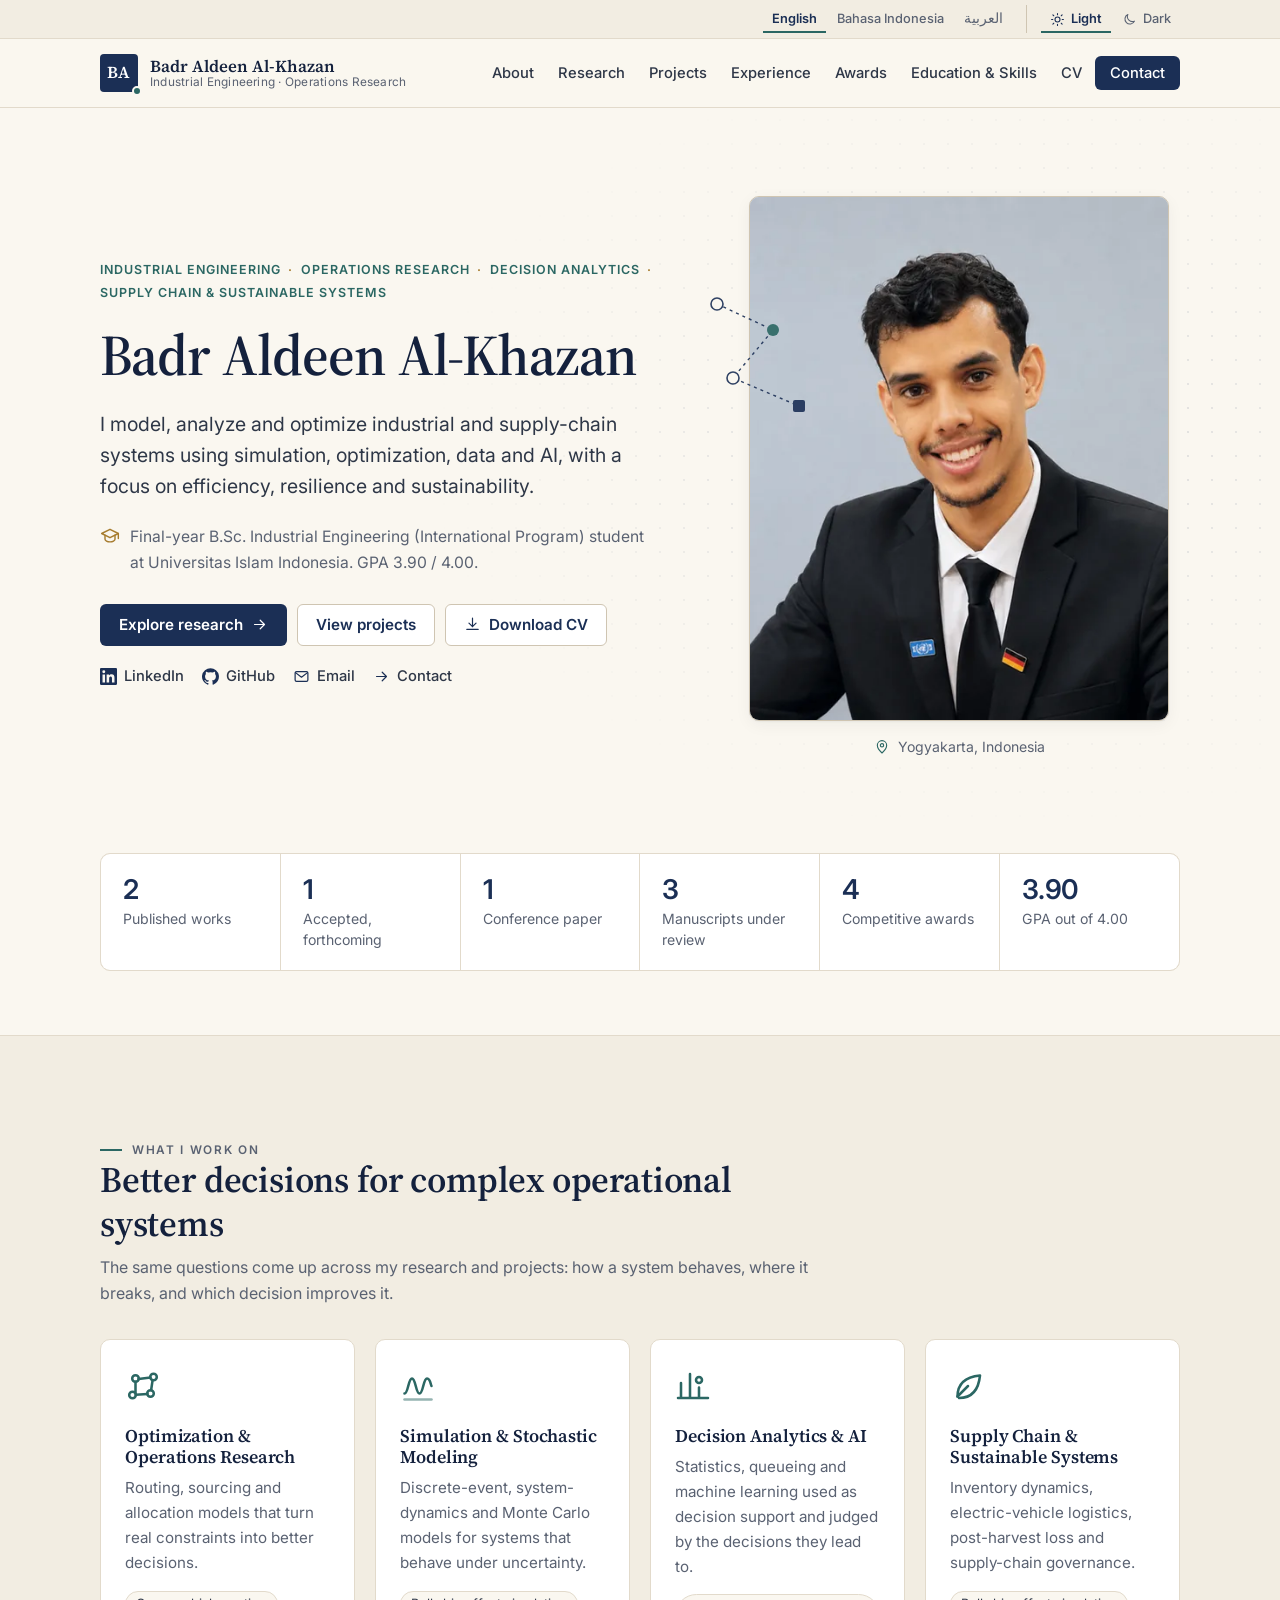
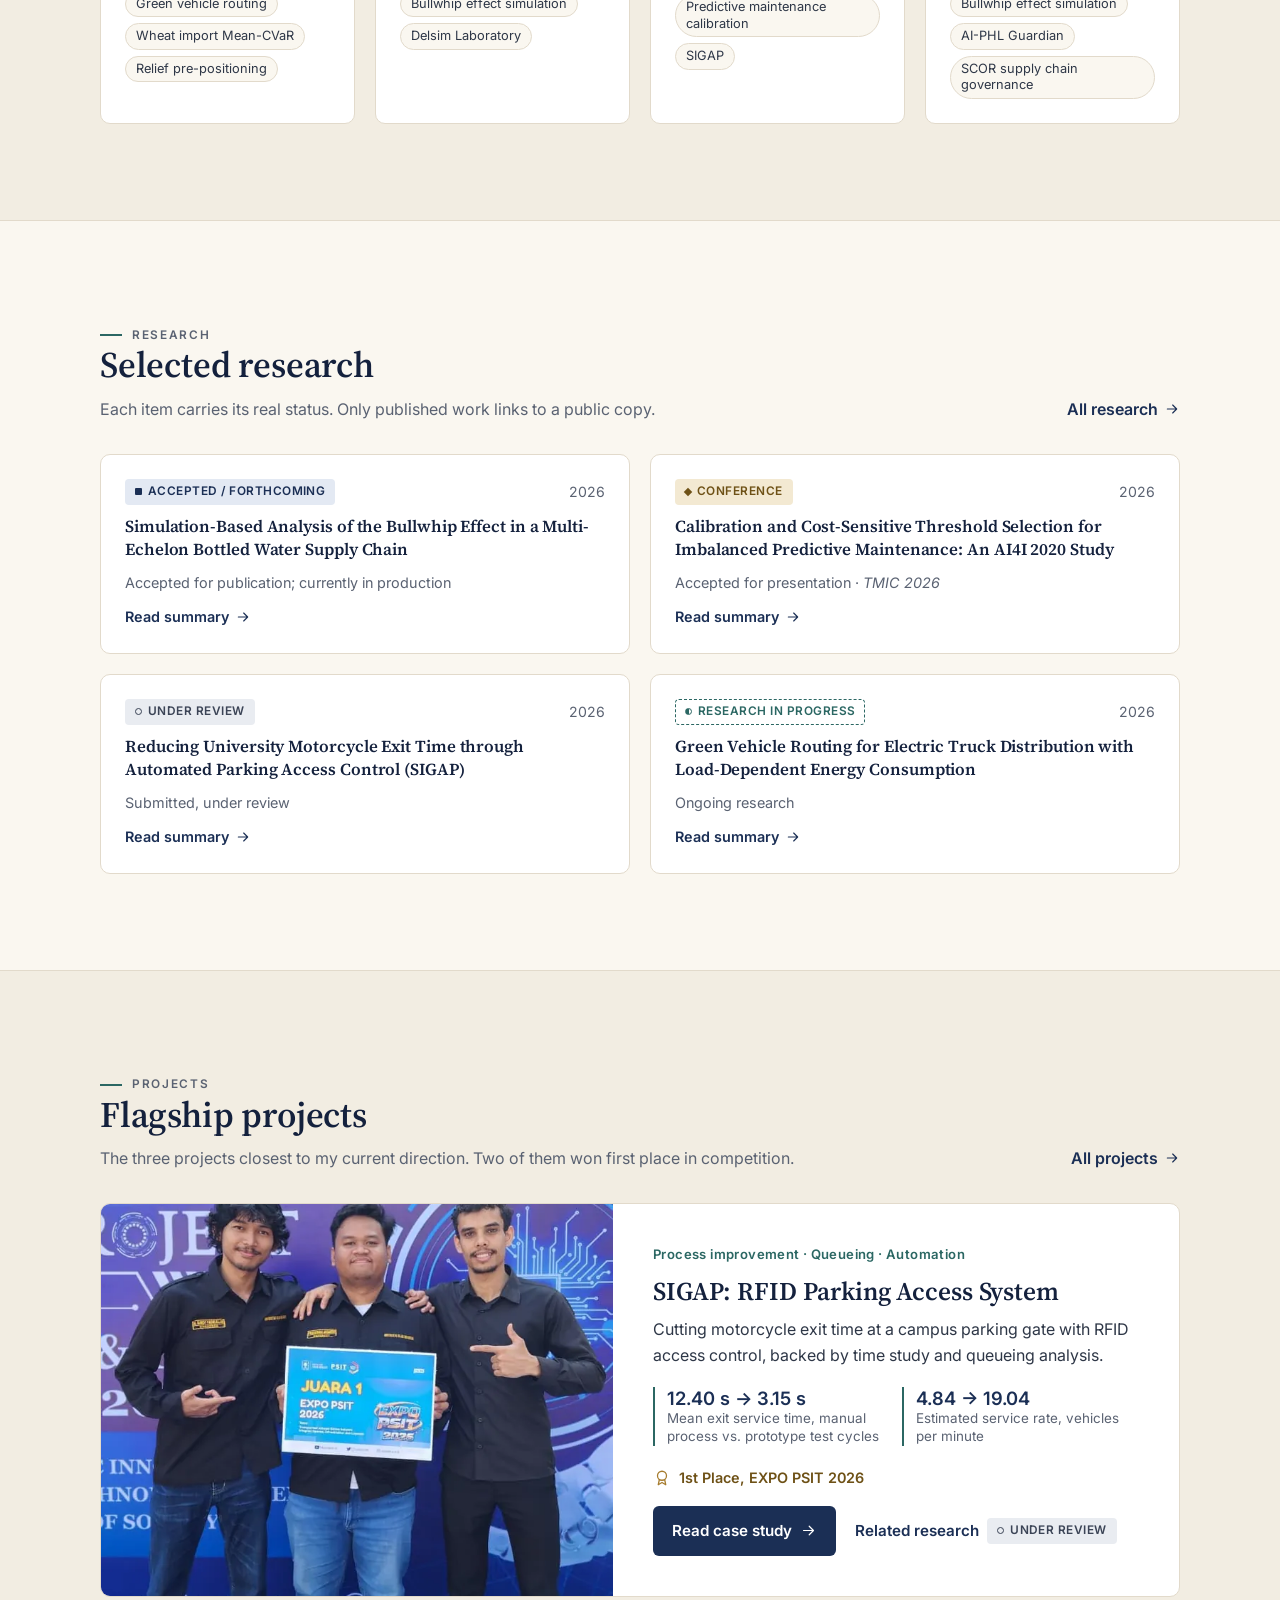
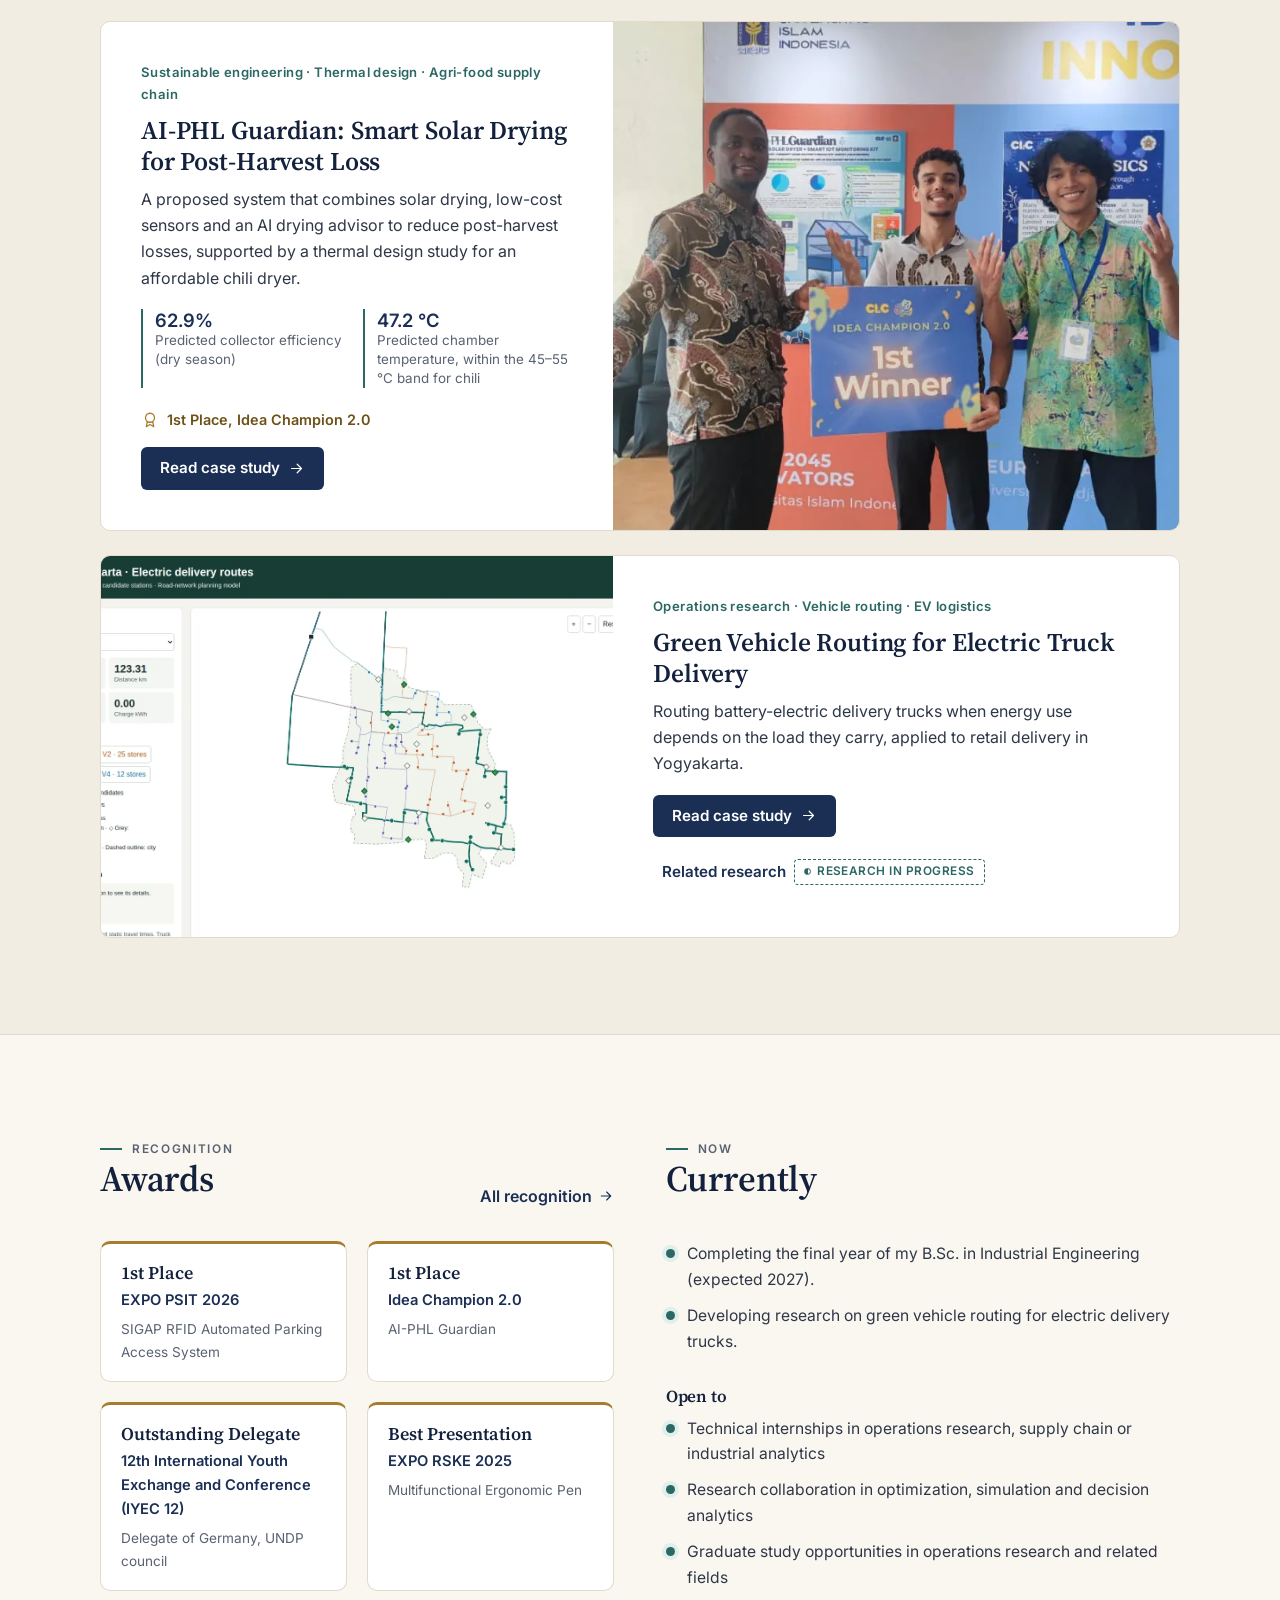
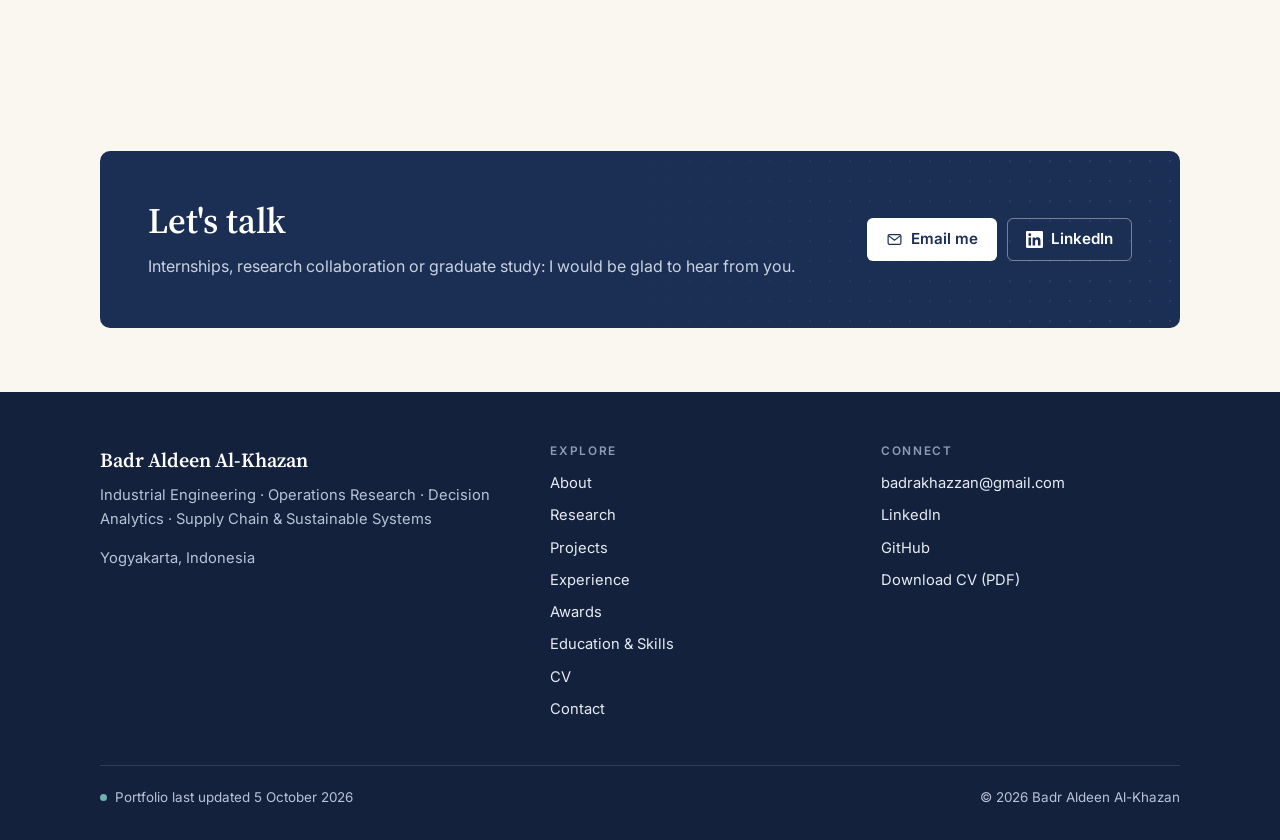
==== commit 61dc2860: "Add Indonesian and Arabic versions, dark mode, and the Lembah Susu Dairy project Visitors pick Engli" ====
--- a/index.html
+++ b/index.html
@@ -3,7 +3,6 @@
 <head>
   <meta charset="utf-8">
   <meta name="viewport" content="width=device-width, initial-scale=1">
-  <script>(function(){var d=document.documentElement,l=null,t=null;try{l=new URLSearchParams(location.search).get("lang")}catch(e){}try{if(l)localStorage.setItem("lang",l);else l=localStorage.getItem("lang");t=localStorage.getItem("theme")}catch(e){}if(t==="dark"||t==="light")d.setAttribute("data-theme",t);if(l==="id"||l==="ar"){d.lang=l;if(l==="ar")d.dir="rtl";d.setAttribute("data-lang-pending","")}})();</script>
   <title>Badr Aldeen Al-Khazan · Industrial Engineering, Operations Research &amp; Decision Analytics</title>
   <meta name="description" content="Badr Aldeen Al-Khazan is a final-year Industrial Engineering student at Universitas Islam Indonesia working on operations research, decision analytics, simulation, optimization and sustainable supply chains.">
   <meta name="author" content="Badr Aldeen Al-Khazan">
@@ -19,16 +18,18 @@
   <meta property="og:image:alt" content="Badr Aldeen Al-Khazan, Industrial Engineering, Operations Research and Decision Analytics">
   <meta name="twitter:card" content="summary_large_image">
   <meta name="theme-color" content="#FAF7F0">
+  <script src="assets/js/prefs.js"></script>
   <link rel="icon" href="assets/favicon.svg" type="image/svg+xml">
   <link rel="icon" href="assets/favicon-32.png" sizes="32x32" type="image/png">
   <link rel="apple-touch-icon" href="assets/apple-touch-icon.png">
   <link rel="preconnect" href="https://fonts.googleapis.com">
   <link rel="preconnect" href="https://fonts.gstatic.com" crossorigin>
-  <link rel="stylesheet" href="https://fonts.googleapis.com/css2?family=Inter:wght@400;500;600&family=Source+Serif+4:opsz,wght@8..60,500;8..60,600&family=IBM+Plex+Sans+Arabic:wght@400;500;600&family=Noto+Naskh+Arabic:wght@500;600&display=swap">
+  <link rel="stylesheet" href="https://fonts.googleapis.com/css2?family=Inter:wght@400;500;600&family=Source+Serif+4:opsz,wght@8..60,500;8..60,600&display=swap">
   <link rel="stylesheet" href="assets/css/main.css">
 </head>
 <body data-page="home">
-  <a class="skip-link" href="#main">Skip to content</a>
+  <a class="skip-link" href="#main" data-i18n="skip">Skip to content</a>
+  <div class="utility-bar" id="site-utility"></div>
   <header class="site-header" id="site-header"></header>
   <main id="main">
     <div id="page-content"></div>
--- a/assets/css/main.css
+++ b/assets/css/main.css
@@ -1,6 +1,8 @@
 /* ==========================================================================
    Badr Aldeen Al-Khazan · Portfolio stylesheet
    Light theme: warm ivory, deep navy, muted teal, restrained gold.
+   Dark theme: the same palette on deep navy (see :root[data-theme="dark"]).
+   Layout uses logical properties (inline-start/end) so Arabic (RTL) mirrors cleanly.
    ========================================================================== */
 
 :root {
@@ -34,8 +36,8 @@
   --st-project: #555B66;
 
   /* Type */
-  --font-serif: "Source Serif 4", "Source Serif Pro", "Noto Naskh Arabic", Georgia, "Times New Roman", serif;
-  --font-sans: "Inter", "IBM Plex Sans Arabic", system-ui, -apple-system, "Segoe UI", Roboto, "Helvetica Neue", Arial, sans-serif;
+  --font-serif: "Source Serif 4", "Source Serif Pro", Georgia, "Times New Roman", serif;
+  --font-sans: "Inter", system-ui, -apple-system, "Segoe UI", Roboto, "Helvetica Neue", Arial, sans-serif;
 
   /* Layout */
   --wrap: 1160px;
@@ -45,59 +47,64 @@
   --header-h: 68px;
   --shadow: 0 1px 2px rgba(20, 33, 61, .04), 0 4px 16px rgba(20, 33, 61, .05);
 
-  /* Theme-dependent surfaces */
-  --primary: #1B2F55;        /* filled buttons, brand mark, icon tiles */
-  --primary-hover: #14213D;
-  --panel: #1B2F55;          /* "Let's talk" band */
-  --footer-bg: #14213D;
+  /* Theme-dependent fills */
+  --solid: var(--navy);           /* solid buttons, brand mark, icon tiles */
+  --solid-hover: var(--navy-deep);
+  --on-solid: #fff;
   --header-bg: rgba(250, 247, 240, .94);
-  --media-bg: #E9E4D8;
-  --media-bg-2: #EDE8DC;
+  --dots-rgb: 27, 47, 85;          /* dotted background texture */
+  --placeholder: #E9E4D8;          /* behind images while they load / letterboxing */
+  --placeholder-soft: #EDE8DC;
   --portrait-bg: #DDE2E8;
-  --paper: #FFFFFF;          /* documents that are white in reality (CV, ERD) */
-  --dot: rgba(27, 47, 85, .10);
+  --video-bg: #F3F4F6;
+  --cta-bg: var(--navy);
+  --footer-bg: var(--navy-deep);
+  --overlay-shadow: rgba(20, 33, 61, .25);
   color-scheme: light;
 }
 
-/* ---------- Dark theme ----------
-   Used when the visitor picks dark mode, or when the system prefers dark and no choice was made. */
+/* ---------- Dark theme ---------- */
 :root[data-theme="dark"] {
-  --bg: #0F141D; --bg-alt: #141B27; --surface: #1A2230; --line: #283245; --line-strong: #394559;
-  --ink: #EEF1F6; --text: #CED5E1; --muted: #9AA5B8;
-  --navy: #9DB9EC; --navy-deep: #C3D4F3;
-  --teal: #68BDB3; --teal-soft: #17312F;
-  --gold: #CBA251; --gold-text: #E4C47F; --gold-soft: #352B16;
-  --st-published: #86D3C9; --st-published-bg: #17312F;
-  --st-accepted: #B3C8F0;  --st-accepted-bg: #1C2943;
-  --st-conference: #E4C47F; --st-conference-bg: #352B16;
-  --st-review: #C6CEDB;    --st-review-bg: #242C3A;
-  --st-progress: #86D3C9;  --st-project: #A9B0BC;
-  --shadow: 0 1px 2px rgba(0, 0, 0, .35), 0 6px 18px rgba(0, 0, 0, .25);
-  --primary: #2E4D86; --primary-hover: #3A5D9C; --panel: #1B2C4D; --footer-bg: #0A0E15;
-  --header-bg: rgba(15, 20, 29, .92);
-  --media-bg: #1E2635; --media-bg-2: #1E2635; --portrait-bg: #1E2635;
-  --dot: rgba(170, 190, 230, .09);
+  --bg: #0F1726;
+  --bg-alt: #131D30;
+  --surface: #18243A;
+  --line: #27365A;
+  --line-strong: #3A4D74;
+
+  --ink: #F3EFE6;
+  --text: #D5DBE6;
+  --muted: #A3AEC2;
+
+  --navy: #AFC6F0;                 /* accent text: links, figures, highlights */
+  --navy-deep: #C9D9F7;
+  --teal: #73C7BD;
+  --teal-soft: #173B3A;
+  --gold: #D6AE5C;
+  --gold-text: #E8C987;
+  --gold-soft: #3A2F18;
+
+  --st-published: #8FD8CE;   --st-published-bg: #153532;
+  --st-accepted: #B9CDF4;    --st-accepted-bg: #1D2C4A;
+  --st-conference: #E8C987;  --st-conference-bg: #3A2F18;
+  --st-review: #CBD2DE;      --st-review-bg: #263045;
+  --st-progress: #7FCDC2;
+  --st-project: #B3BAC7;
+
+  --shadow: 0 1px 2px rgba(0, 0, 0, .3), 0 4px 16px rgba(0, 0, 0, .25);
+
+  --solid: #E4EAF5;
+  --solid-hover: #FFFFFF;
+  --on-solid: #13213B;
+  --header-bg: rgba(15, 23, 38, .94);
+  --dots-rgb: 175, 198, 240;
+  --placeholder: #1E2A41;
+  --placeholder-soft: #222F48;
+  --portrait-bg: #1E2A41;
+  --video-bg: #1E2A41;
+  --cta-bg: #1C315C;
+  --footer-bg: #0A101C;
+  --overlay-shadow: rgba(0, 0, 0, .45);
   color-scheme: dark;
-}
-@media (prefers-color-scheme: dark) {
-  :root:not([data-theme="light"]) {
-    --bg: #0F141D; --bg-alt: #141B27; --surface: #1A2230; --line: #283245; --line-strong: #394559;
-    --ink: #EEF1F6; --text: #CED5E1; --muted: #9AA5B8;
-    --navy: #9DB9EC; --navy-deep: #C3D4F3;
-    --teal: #68BDB3; --teal-soft: #17312F;
-    --gold: #CBA251; --gold-text: #E4C47F; --gold-soft: #352B16;
-    --st-published: #86D3C9; --st-published-bg: #17312F;
-    --st-accepted: #B3C8F0;  --st-accepted-bg: #1C2943;
-    --st-conference: #E4C47F; --st-conference-bg: #352B16;
-    --st-review: #C6CEDB;    --st-review-bg: #242C3A;
-    --st-progress: #86D3C9;  --st-project: #A9B0BC;
-    --shadow: 0 1px 2px rgba(0, 0, 0, .35), 0 6px 18px rgba(0, 0, 0, .25);
-    --primary: #2E4D86; --primary-hover: #3A5D9C; --panel: #1B2C4D; --footer-bg: #0A0E15;
-    --header-bg: rgba(15, 20, 29, .92);
-    --media-bg: #1E2635; --media-bg-2: #1E2635; --portrait-bg: #1E2635;
-    --dot: rgba(170, 190, 230, .09);
-    color-scheme: dark;
-  }
 }
 
 /* ---------- Base ---------- */
@@ -144,10 +151,10 @@
 }
 .skip-link {
   position: absolute; inset-inline-start: 12px; top: -60px; z-index: 100;
-  background: var(--primary); color: #fff; padding: 10px 16px; border-radius: var(--radius);
+  background: var(--solid); color: var(--on-solid); padding: 10px 16px; border-radius: var(--radius);
   font-weight: 600; text-decoration: none;
 }
-.skip-link:focus { top: 12px; color: #fff; }
+.skip-link:focus { top: 12px; color: var(--on-solid); }
 
 /* ---------- Header ---------- */
 .site-header {
@@ -158,10 +165,10 @@
   border-bottom: 1px solid var(--line);
   min-height: var(--header-h);
 }
-.site-header .wrap { display: flex; align-items: center; gap: 20px; min-height: var(--header-h); }
+.site-header .wrap { display: flex; align-items: center; gap: 24px; min-height: var(--header-h); }
 .brand { display: inline-flex; align-items: center; gap: 12px; text-decoration: none; color: var(--ink); margin-inline-end: auto; }
 .brand-mark {
-  width: 38px; height: 38px; border-radius: 4px; background: var(--primary); color: #fff;
+  width: 38px; height: 38px; border-radius: 4px; background: var(--solid); color: var(--on-solid);
   display: grid; place-items: center; font-family: var(--font-serif); font-weight: 600; font-size: 1.05rem; letter-spacing: .02em;
   position: relative;
 }
@@ -174,7 +181,7 @@
 .site-nav ul { display: flex; align-items: center; gap: 2px; list-style: none; margin: 0; padding: 0; }
 .site-nav li { margin: 0; }
 .site-nav a {
-  display: block; padding: 8px 8px; border-radius: var(--radius);
+  display: block; padding: 8px 11px; border-radius: var(--radius);
   font-size: .92rem; font-weight: 500; color: var(--text); text-decoration: none; white-space: nowrap;
 }
 .site-nav a:hover { background: var(--bg-alt); color: var(--ink); }
@@ -190,24 +197,21 @@
 }
 .nav-toggle-bars::before { top: 0; } .nav-toggle-bars span { top: 5px; } .nav-toggle-bars::after { bottom: 0; }
 
-/* Compact header: set by app.js whenever the full menu does not fit (depends on language and width). */
-.site-header.is-compact .nav-toggle { display: inline-flex; }
-.site-header.is-compact .site-nav {
-  position: absolute; left: 0; right: 0; top: 100%;
-  background: var(--bg); border-bottom: 1px solid var(--line); box-shadow: var(--shadow);
-  display: none;
-}
-.site-header.is-compact .site-nav.is-open { display: block; }
-.site-header.is-compact .site-nav ul { flex-direction: column; align-items: stretch; padding: 8px var(--gutter) 16px; gap: 0; }
-.site-header.is-compact .site-nav a { padding: 12px 8px; font-size: 1rem; border-bottom: 1px solid var(--line); border-radius: 0; }
-.site-header.is-compact .site-nav a[aria-current="page"] { box-shadow: inset 3px 0 0 var(--teal); padding-inline-start: 14px; }
-[dir="rtl"] .site-header.is-compact .site-nav a[aria-current="page"] { box-shadow: inset -3px 0 0 var(--teal); }
-.site-header.is-compact .nav-cta { margin: 12px 0 0; }
-.site-header.is-compact .nav-cta .btn { width: 100%; justify-content: center; }
-.brand, .site-nav, .header-tools, .nav-toggle { flex-shrink: 0; }
-.brand-text { white-space: nowrap; }
-/* The subtitle under the name only shows when there is room (compact header); the full menu needs the space. */
-.site-header:not(.is-compact) .brand-role { display: none; }
+@media (max-width: 1080px) {
+  .nav-toggle { display: inline-flex; }
+  .site-nav {
+    position: absolute; left: 0; right: 0; top: 100%;
+    background: var(--bg); border-bottom: 1px solid var(--line); box-shadow: var(--shadow);
+    display: none;
+  }
+  .site-nav.is-open { display: block; }
+  .site-nav ul { flex-direction: column; align-items: stretch; padding: 8px var(--gutter) 16px; gap: 0; }
+  .site-nav a { padding: 12px 8px; font-size: 1rem; border-bottom: 1px solid var(--line); border-radius: 0; }
+  .site-nav a[aria-current="page"] { box-shadow: inset 3px 0 0 var(--teal); padding-inline-start: 14px; }
+  [dir="rtl"] .site-nav a[aria-current="page"] { box-shadow: inset -3px 0 0 var(--teal); }
+  .nav-cta { margin: 12px 0 0; }
+  .nav-cta .btn { width: 100%; justify-content: center; }
+}
 @media (max-width: 420px) { .brand-role { display: none; } }
 
 /* ---------- Buttons & links ---------- */
@@ -218,8 +222,8 @@
   transition: background-color .15s ease, border-color .15s ease, color .15s ease;
 }
 .btn svg { width: 17px; height: 17px; flex: none; }
-.btn-primary { background: var(--primary); color: #fff; }
-.btn-primary:hover { background: var(--primary-hover); color: #fff; }
+.btn-primary { background: var(--solid); color: var(--on-solid); }
+.btn-primary:hover { background: var(--solid-hover); color: var(--on-solid); }
 .btn-secondary { background: var(--surface); color: var(--navy); border-color: var(--line-strong); }
 .btn-secondary:hover { border-color: var(--navy); color: var(--navy); }
 .btn-ghost { background: transparent; color: var(--navy); border-color: transparent; padding-inline: 8px; }
@@ -230,6 +234,10 @@
 .text-link { font-weight: 600; text-decoration: none; display: inline-flex; align-items: center; gap: 6px; }
 .text-link svg { width: 16px; height: 16px; transition: transform .15s ease; }
 .text-link:hover svg { transform: translateX(3px); }
+/* Arrows point the other way in right-to-left languages. */
+[dir="rtl"] .i-arrow { transform: scaleX(-1); }
+[dir="rtl"] .text-link:hover svg { transform: translateX(-3px); }
+[dir="rtl"] .text-link:hover .i-arrow { transform: scaleX(-1) translateX(3px); }
 
 .icon-links { display: flex; flex-wrap: wrap; gap: 6px 18px; margin: 18px 0 0; padding: 0; list-style: none; }
 .icon-links li { margin: 0; }
@@ -247,6 +255,12 @@
 .section-head > div { max-width: 720px; }
 .section-head h2 { margin-bottom: .25em; }
 .section-head p { color: var(--muted); margin: 0; }
+.eyebrow {
+  display: inline-flex; align-items: center; gap: 10px;
+  font: 600 .74rem/1.2 var(--font-sans); text-transform: uppercase; letter-spacing: .14em; color: var(--teal);
+  margin-bottom: 12px;
+}
+.eyebrow::before { content: ""; width: 22px; height: 2px; background: var(--teal); }
 .lead { font-size: clamp(1.08rem, 1.6vw, 1.22rem); color: var(--text); line-height: 1.6; }
 .muted { color: var(--muted); }
 .small { font-size: .88rem; }
@@ -255,11 +269,12 @@
 .page-intro { padding-block: clamp(44px, 7vw, 80px) clamp(28px, 4vw, 44px); border-bottom: 1px solid var(--line); position: relative; overflow: hidden; }
 .page-intro::after {
   content: ""; position: absolute; inset: 0; pointer-events: none;
-  background-image: radial-gradient(var(--dot) 1px, transparent 1.2px);
+  background-image: radial-gradient(rgba(var(--dots-rgb), .10) 1px, transparent 1.2px);
   background-size: 22px 22px;
   -webkit-mask-image: linear-gradient(90deg, transparent 45%, #000 100%);
   mask-image: linear-gradient(90deg, transparent 45%, #000 100%);
 }
+[dir="rtl"] .page-intro::after { -webkit-mask-image: linear-gradient(270deg, transparent 45%, #000 100%); mask-image: linear-gradient(270deg, transparent 45%, #000 100%); }
 .page-intro .wrap { position: relative; z-index: 1; }
 .page-intro h1 { font-size: clamp(2rem, 4vw, 3rem); margin-bottom: .3em; }
 .page-intro p { max-width: 720px; color: var(--muted); font-size: 1.08rem; margin: 0; }
@@ -270,16 +285,17 @@
 .hero { position: relative; overflow: hidden; padding-block: clamp(40px, 7vw, 88px) clamp(56px, 8vw, 96px); }
 .hero::before {
   content: ""; position: absolute; inset: 0; pointer-events: none;
-  background-image: radial-gradient(var(--dot) 1px, transparent 1.2px);
+  background-image: radial-gradient(rgba(var(--dots-rgb), .11) 1px, transparent 1.2px);
   background-size: 24px 24px;
   -webkit-mask-image: radial-gradient(ellipse 60% 70% at 78% 45%, #000 20%, transparent 75%);
   mask-image: radial-gradient(ellipse 60% 70% at 78% 45%, #000 20%, transparent 75%);
 }
+[dir="rtl"] .hero::before { -webkit-mask-image: radial-gradient(ellipse 60% 70% at 22% 45%, #000 20%, transparent 75%); mask-image: radial-gradient(ellipse 60% 70% at 22% 45%, #000 20%, transparent 75%); }
 .hero .wrap { position: relative; display: grid; grid-template-columns: minmax(0, 1.12fr) minmax(0, .88fr); gap: clamp(32px, 6vw, 80px); align-items: center; }
-.hero-identity { display: flex; flex-wrap: wrap; gap: 6px 0; margin: 4px 0 20px; padding: 0; list-style: none; font: 600 .78rem/1.4 var(--font-sans); letter-spacing: .08em; text-transform: uppercase; color: var(--teal); }
+.hero-identity { display: flex; flex-wrap: wrap; gap: 6px 0; margin: 0 0 18px; padding: 0; list-style: none; font: 600 .78rem/1.4 var(--font-sans); letter-spacing: .08em; text-transform: uppercase; color: var(--teal); }
 .hero-identity li { margin: 0; }
 .hero-identity li:not(:last-child)::after { content: "·"; margin: 0 .6em; color: var(--gold); }
-.hero h1 { margin-bottom: .2em; }
+.hero h1 { margin-bottom: .35em; }
 .hero .lead { max-width: 36em; margin-bottom: 1.1em; }
 .hero-stage { display: flex; gap: 10px; align-items: flex-start; color: var(--muted); font-size: .98rem; margin-bottom: 28px; max-width: 38em; }
 .hero-stage svg { width: 20px; height: 20px; flex: none; color: var(--gold); margin-top: 2px; }
@@ -289,6 +305,10 @@
 .portrait-frame img { width: 100%; aspect-ratio: 4 / 5; object-fit: cover; object-position: 50% 20%; }
 .portrait-media { position: relative; }
 .portrait-motif { position: absolute; inset-inline-start: -46px; top: 16%; width: 120px; height: auto; color: var(--navy); opacity: .9; z-index: 2; pointer-events: none; }
+[dir="rtl"] .portrait-motif { transform: scaleX(-1); }
+.portrait-motif .m-hollow { fill: var(--bg); }
+.portrait-motif .m-teal { fill: var(--teal); }
+.portrait-motif .m-navy { fill: var(--navy); }
 .portrait figcaption { display: flex; align-items: center; gap: 8px; margin-top: 16px; font-size: .88rem; color: var(--muted); justify-content: center; }
 .portrait figcaption svg { width: 16px; height: 16px; color: var(--teal); }
 
@@ -296,7 +316,7 @@
   .hero .wrap { grid-template-columns: 1fr; }
   .portrait { order: -1; width: min(78%, 340px); }
   .portrait-motif { display: none; }
-  .hero::before { -webkit-mask-image: radial-gradient(ellipse 80% 40% at 50% 20%, #000 20%, transparent 75%); mask-image: radial-gradient(ellipse 80% 40% at 50% 20%, #000 20%, transparent 75%); }
+  .hero::before, [dir="rtl"] .hero::before { -webkit-mask-image: radial-gradient(ellipse 80% 40% at 50% 20%, #000 20%, transparent 75%); mask-image: radial-gradient(ellipse 80% 40% at 50% 20%, #000 20%, transparent 75%); }
 }
 
 /* ---------- Stat tiles ---------- */
@@ -372,7 +392,7 @@
   background: var(--surface); border: 1px solid var(--line-strong); color: var(--text);
 }
 .filter-btn:hover { border-color: var(--navy); }
-.filter-btn[aria-pressed="true"] { background: var(--primary); border-color: var(--primary); color: #fff; }
+.filter-btn[aria-pressed="true"] { background: var(--solid); border-color: var(--solid); color: var(--on-solid); }
 .filter-btn .count { opacity: .7; margin-inline-start: 4px; font-variant-numeric: tabular-nums; }
 
 .pub-group { margin-bottom: 44px; }
@@ -417,12 +437,12 @@
 }
 .project-feature + .project-feature { margin-top: 24px; }
 .project-feature:nth-of-type(even) .project-media { order: 2; }
-.project-media { position: relative; background: var(--media-bg); min-height: 280px; }
+.project-media { position: relative; background: var(--placeholder); min-height: 280px; }
 .project-media img { position: absolute; inset: 0; width: 100%; height: 100%; object-fit: cover; }
 .project-media.contain img { object-fit: contain; padding: 18px; }
 .project-body { padding: clamp(24px, 3.5vw, 40px); display: flex; flex-direction: column; }
 .project-body h3 { font-size: clamp(1.3rem, 2.2vw, 1.6rem); margin-bottom: .35em; }
-.project-kicker { font-size: .82rem; color: var(--teal); font-weight: 600; letter-spacing: .03em; margin: -2px 0 10px; }
+.project-kicker { font-size: .82rem; color: var(--teal); font-weight: 600; letter-spacing: .03em; margin-bottom: 10px; }
 .project-body .tagline { color: var(--text); margin-bottom: 18px; }
 .project-highlights { display: grid; grid-template-columns: repeat(auto-fit, minmax(180px, 1fr)); gap: 12px; margin: 0 0 20px; }
 .project-highlights div { border-inline-start: 2px solid var(--teal); padding-inline-start: 12px; }
@@ -438,10 +458,10 @@
 }
 
 .project-card { display: flex; flex-direction: column; padding: 0; overflow: hidden; }
-.project-card .thumb { aspect-ratio: 16 / 10; background: var(--media-bg); position: relative; overflow: hidden; }
+.project-card .thumb { aspect-ratio: 16 / 10; background: var(--placeholder); position: relative; overflow: hidden; }
 .project-card .thumb img { width: 100%; height: 100%; object-fit: cover; }
 .project-card .thumb.contain img { object-fit: contain; padding: 14px; }
-.project-card .thumb.schema { display: flex; flex-wrap: wrap; align-content: center; justify-content: center; gap: 6px; padding: 18px; background: var(--bg); background-image: radial-gradient(var(--dot) 1px, transparent 1.2px); background-size: 18px 18px; }
+.project-card .thumb.schema { display: flex; flex-wrap: wrap; align-content: center; justify-content: center; gap: 6px; padding: 18px; background: var(--bg); background-image: radial-gradient(rgba(var(--dots-rgb), .12) 1px, transparent 1.2px); background-size: 18px 18px; }
 .schema .entity { font: 600 .74rem var(--font-sans); padding: 6px 9px; border: 1px solid var(--navy); border-radius: 3px; background: var(--surface); color: var(--navy); }
 .project-card .body { padding: 20px 22px 22px; display: flex; flex-direction: column; flex: 1; }
 .project-card h3 { font-size: 1.1rem; margin-bottom: .35em; }
@@ -469,16 +489,16 @@
 }
 .note svg { width: 18px; height: 18px; flex: none; color: var(--teal); margin-top: 3px; }
 .note p { margin: 0; }
-.cover { margin: 0 0 8px; border-radius: var(--radius-lg); overflow: hidden; border: 1px solid var(--line); background: var(--media-bg); }
-.cover img { width: 100%; max-height: 560px; object-fit: contain; background: var(--media-bg-2); }
+.cover { margin: 0 0 8px; border-radius: var(--radius-lg); overflow: hidden; border: 1px solid var(--line); background: var(--placeholder); }
+.cover img { width: 100%; max-height: 560px; object-fit: contain; background: var(--placeholder-soft); }
 .gallery { display: grid; grid-template-columns: repeat(auto-fill, minmax(240px, 1fr)); gap: 20px; align-items: start; }
 .gallery figure { margin: 0; }
-.gallery .frame { display: block; border: 1px solid var(--line); border-radius: var(--radius); overflow: hidden; background: var(--media-bg-2); }
+.gallery .frame { display: block; border: 1px solid var(--line); border-radius: var(--radius); overflow: hidden; background: var(--placeholder-soft); }
 .gallery .frame img { width: 100%; height: auto; max-height: 460px; object-fit: contain; margin-inline: auto; }
 .gallery a.frame:hover { border-color: var(--navy); }
 figcaption { font-size: .85rem; color: var(--muted); margin-top: 8px; line-height: 1.45; }
 .feature-figure { margin: 0; }
-.feature-figure .frame { display: block; border: 1px solid var(--line-strong); border-radius: var(--radius-lg); overflow: hidden; background: var(--paper); }
+.feature-figure .frame { display: block; border: 1px solid var(--line-strong); border-radius: var(--radius-lg); overflow: hidden; background: #fff; }
 .feature-figure .frame:hover { border-color: var(--navy); }
 .feature-figure img { width: 100%; height: auto; }
 .rel-list { list-style: none; padding: 0; margin: 0; border-top: 1px solid var(--line); }
@@ -486,15 +506,15 @@
 .rel-type { font: 600 .78rem/1.6 var(--font-sans); color: var(--teal); white-space: nowrap; }
 .demo-frame { border: 1px solid var(--line-strong); border-radius: var(--radius-lg); overflow: hidden; background: var(--surface); }
 .demo-frame iframe { display: block; width: 100%; height: min(78vh, 760px); border: 0; }
-.demo-poster { position: relative; display: block; width: 100%; padding: 0; border: 0; cursor: pointer; background: var(--media-bg-2); }
+.demo-poster { position: relative; display: block; width: 100%; padding: 0; border: 0; cursor: pointer; background: var(--placeholder-soft); }
 .demo-poster img { width: 100%; }
 .demo-poster .demo-cta {
   position: absolute; left: 50%; top: 50%; transform: translate(-50%, -50%); white-space: nowrap;
-  display: inline-flex; align-items: center; gap: 8px; background: var(--primary); color: #fff; padding: 12px 20px; border-radius: var(--radius); font: 600 .95rem var(--font-sans); box-shadow: 0 6px 24px rgba(20,33,61,.25);
+  display: inline-flex; align-items: center; gap: 8px; background: var(--solid); color: var(--on-solid); padding: 12px 20px; border-radius: var(--radius); font: 600 .95rem var(--font-sans); box-shadow: 0 6px 24px var(--overlay-shadow);
 }
 .demo-poster .demo-cta svg { width: 22px; height: 22px; }
-.demo-poster:hover .demo-cta { background: var(--primary-hover); }
-.video-frame { max-width: 360px; border: 1px solid var(--line-strong); border-radius: var(--radius-lg); overflow: hidden; background: var(--media-bg-2); }
+.demo-poster:hover .demo-cta { background: var(--solid-hover); }
+.video-frame { max-width: 360px; border: 1px solid var(--line-strong); border-radius: var(--radius-lg); overflow: hidden; background: var(--video-bg); }
 .pager { display: flex; justify-content: space-between; gap: 16px; border-top: 1px solid var(--line); padding-top: 24px; margin-top: 12px; }
 .pager a { text-decoration: none; display: flex; flex-direction: column; gap: 2px; max-width: 48%; }
 .pager a span { font-size: .8rem; color: var(--muted); text-transform: uppercase; letter-spacing: .1em; }
@@ -523,13 +543,13 @@
 
 /* ---------- Awards ---------- */
 .award-card { position: relative; display: grid; grid-template-columns: 132px minmax(0, 1fr); gap: 20px; padding: 22px; border-top: 3px solid var(--gold); }
-.award-card .award-img { border-radius: var(--radius); overflow: hidden; border: 1px solid var(--line); aspect-ratio: 3 / 4; background: var(--media-bg-2); }
+.award-card .award-img { border-radius: var(--radius); overflow: hidden; border: 1px solid var(--line); aspect-ratio: 3 / 4; background: var(--placeholder-soft); }
 .award-card .award-img img { width: 100%; height: 100%; object-fit: cover; }
 .award-title { font-family: var(--font-serif); font-size: 1.35rem; color: var(--ink); font-weight: 600; margin: 6px 0 2px; line-height: 1.2; }
 .award-event { font-weight: 600; color: var(--navy); margin-bottom: 2px; }
 .award-sub { font-size: .9rem; color: var(--muted); margin-bottom: 8px; }
 .award-card p { font-size: .92rem; }
-.award-card .award-title { font-size: 1.35rem; margin: 0 0 2px; }
+.award-card .award-title { font-size: 1.35rem; margin: 10px 0 2px; }
 .award-card .award-event { font-size: 1rem; }
 @media (max-width: 520px) { .award-card { grid-template-columns: 1fr; } .award-card .award-img { max-width: 180px; } }
 .cert-link { display: inline-flex; align-items: center; gap: 12px; margin-top: 14px; padding-block: 8px; padding-inline: 8px 12px; border: 1px solid var(--line); border-radius: var(--radius); background: var(--surface); color: var(--navy); font-weight: 600; font-size: .88rem; text-decoration: none; max-width: 100%; }
@@ -607,23 +627,24 @@
 .now-list li::before { content: ""; width: 9px; height: 9px; border-radius: 50%; margin-top: 8px; background: var(--teal); box-shadow: 0 0 0 4px var(--teal-soft); flex: none; }
 
 /* ---------- CV & contact ---------- */
-.cv-viewer { border: 1px solid var(--line-strong); border-radius: var(--radius-lg); overflow: hidden; background: var(--media-bg); }
+.cv-viewer { border: 1px solid var(--line-strong); border-radius: var(--radius-lg); overflow: hidden; background: var(--placeholder); }
 .cv-viewer object, .cv-viewer iframe { display: block; width: 100%; height: min(120vh, 1150px); border: 0; }
 .cv-viewer object { height: auto; aspect-ratio: 596 / 842; }
-.cv-preview { display: block; background: var(--paper); }
+.cv-preview { display: block; background: #fff; }
 .cv-preview img { width: 100%; height: auto; }
 .contact-list { list-style: none; padding: 0; margin: 0; display: grid; gap: 12px; }
 .contact-list li { margin: 0; }
 .contact-item { display: flex; align-items: center; gap: 16px; padding: 18px 20px; background: var(--surface); border: 1px solid var(--line); border-radius: var(--radius-lg); text-decoration: none; color: var(--text); }
 a.contact-item:hover { border-color: var(--navy); color: var(--text); }
-.contact-item .ci-icon { width: 44px; height: 44px; border-radius: var(--radius); background: var(--primary); color: #fff; display: grid; place-items: center; flex: none; }
+.contact-item .ci-icon { width: 44px; height: 44px; border-radius: var(--radius); background: var(--solid); color: var(--on-solid); display: grid; place-items: center; flex: none; }
 .contact-item .ci-icon svg { width: 20px; height: 20px; }
 .contact-item strong { display: block; color: var(--ink); }
 .contact-item span { font-size: .92rem; color: var(--muted); word-break: break-word; }
 .copy-btn { margin-inline-start: auto; }
 
-.cta-band { background: var(--panel); color: #E6EBF3; border-radius: var(--radius-lg); padding: clamp(28px, 5vw, 48px); display: grid; grid-template-columns: minmax(0, 1fr) auto; gap: 20px 32px; align-items: center; position: relative; overflow: hidden; }
+.cta-band { background: var(--cta-bg); color: #E6EBF3; border-radius: var(--radius-lg); padding: clamp(28px, 5vw, 48px); display: grid; grid-template-columns: minmax(0, 1fr) auto; gap: 20px 32px; align-items: center; position: relative; overflow: hidden; }
 .cta-band::after { content: ""; position: absolute; inset: 0; background-image: radial-gradient(rgba(255,255,255,.08) 1px, transparent 1.2px); background-size: 20px 20px; -webkit-mask-image: linear-gradient(90deg, transparent 40%, #000); mask-image: linear-gradient(90deg, transparent 40%, #000); pointer-events: none; }
+[dir="rtl"] .cta-band::after { -webkit-mask-image: linear-gradient(270deg, transparent 40%, #000); mask-image: linear-gradient(270deg, transparent 40%, #000); }
 .cta-band > * { position: relative; z-index: 1; }
 .cta-band h2 { color: #fff; margin-bottom: .3em; }
 .cta-band p { margin: 0; color: #C9D2E1; }
@@ -647,12 +668,44 @@
 .updated { display: inline-flex; align-items: center; gap: 8px; }
 .updated::before { content: ""; width: 7px; height: 7px; border-radius: 50%; background: #6FB3AC; }
 
+/* ---------- Language & theme bar ---------- */
+.utility-bar { background: var(--bg-alt); border-bottom: 1px solid var(--line); font-size: .8rem; line-height: 1.2; }
+.utility-bar .wrap { display: flex; flex-wrap: wrap; align-items: center; justify-content: flex-end; gap: 4px 14px; min-height: 38px; padding-block: 4px; }
+.util-group { display: flex; align-items: center; gap: 2px; }
+.util-group + .util-group { padding-inline-start: 14px; border-inline-start: 1px solid var(--line-strong); }
+.util-btn {
+  display: inline-flex; align-items: center; gap: 6px; padding: 6px 9px; border: 0; border-radius: var(--radius);
+  background: transparent; color: var(--muted); font: 500 .8rem/1.2 var(--font-sans); cursor: pointer;
+}
+.util-btn:hover { color: var(--ink); background: var(--surface); }
+.util-btn[aria-pressed="true"] { color: var(--navy); font-weight: 600; box-shadow: inset 0 -2px 0 var(--teal); border-radius: 0; }
+.util-btn svg { width: 15px; height: 15px; flex: none; }
+.util-btn[lang="ar"] { font-family: "IBM Plex Sans Arabic", "Noto Sans Arabic", "Segoe UI", Tahoma, sans-serif; font-size: .86rem; }
+@media (max-width: 520px) { .theme-label { position: absolute; width: 1px; height: 1px; margin: -1px; overflow: hidden; clip: rect(0 0 0 0); white-space: nowrap; } }
+@media (max-width: 380px) { .utility-bar .wrap { gap: 4px 8px; } .util-group + .util-group { padding-inline-start: 8px; } .util-btn { padding-inline: 6px; } }
+
+/* While an Indonesian or Arabic page loads its translation, keep the English placeholder text hidden. */
+html[data-i18n-pending] #page-intro .wrap, html[data-i18n-pending] #page-content { visibility: hidden; }
+
+/* ---------- Arabic ---------- */
+html[lang="ar"] {
+  --font-serif: "Source Serif 4", "Noto Naskh Arabic", "Amiri", Georgia, serif;
+  --font-sans: "Inter", "IBM Plex Sans Arabic", "Noto Sans Arabic", system-ui, -apple-system, "Segoe UI", Tahoma, sans-serif;
+}
+html[lang="ar"] body { line-height: 1.8; }
+html[lang="ar"] h1, html[lang="ar"] h2, html[lang="ar"] h3, html[lang="ar"] h4 { line-height: 1.45; }
+/* Letter-spacing breaks the joined Arabic script. */
+html[lang="ar"] body * { letter-spacing: 0 !important; }
+html[lang="ar"] .eyebrow, html[lang="ar"] .badge, html[lang="ar"] .kind-tag, html[lang="ar"] .hero-identity,
+html[lang="ar"] .aside-block > h2, html[lang="ar"] .site-footer h2, html[lang="ar"] .pager a span { font-size: .84rem; }
+html[lang="ar"] .badge { line-height: 1.2; padding-block: 5px; }
+
 /* ---------- Misc ---------- */
 .nowrap { white-space: nowrap; }
 @media (max-width: 560px) { .hero-identity li:not(:last-child)::after { display: none; } .hero-identity { flex-direction: column; gap: 2px; } }
 .inline-icon { width: 16px; height: 16px; vertical-align: -3px; color: var(--teal); }
-.site-nav .nav-cta a.btn { color: #fff; padding: 8px 14px; border-radius: var(--radius); border-bottom: 0; box-shadow: none; }
-.site-nav .nav-cta a.btn:hover { background: var(--primary-hover); color: #fff; }
+.site-nav .nav-cta a.btn { color: var(--on-solid); padding: 8px 14px; border-radius: var(--radius); border-bottom: 0; box-shadow: none; }
+.site-nav .nav-cta a.btn:hover { background: var(--solid-hover); color: var(--on-solid); }
 .stack > * + * { margin-top: 16px; }
 .two-col { display: grid; grid-template-columns: repeat(2, minmax(0, 1fr)); gap: clamp(24px, 4vw, 56px); }
 @media (max-width: 860px) { .two-col { grid-template-columns: 1fr; } }
@@ -670,58 +723,8 @@
 }
 
 @media print {
-  :root, :root[data-theme="dark"], :root:not([data-theme="light"]) {
-    --bg: #fff; --bg-alt: #fff; --surface: #fff; --line: #ddd; --line-strong: #ccc;
-    --ink: #000; --text: #222; --muted: #444; --navy: #1B2F55; --teal: #2B6763; color-scheme: light;
-  }
-  .site-header, .site-footer, .nav-toggle, .filter-bar, .btn-row, .cta-band { display: none !important; }
+  .utility-bar, .site-header, .site-footer, .nav-toggle, .filter-bar, .btn-row, .cta-band { display: none !important; }
   body { background: #fff; }
   .section, .page-intro { padding-block: 16px; }
   a { color: inherit; }
 }
-
-/* ---------- Header tools: language and theme ---------- */
-.header-tools { display: flex; align-items: center; gap: 8px; }
-.lang-switch { display: inline-flex; border: 1px solid var(--line-strong); border-radius: var(--radius); overflow: hidden; }
-.lang-switch button {
-  font: 600 .78rem/1 var(--font-sans); padding: 8px 9px; min-width: 34px; border: 0; background: transparent; color: var(--muted); cursor: pointer;
-}
-.lang-switch button + button { border-inline-start: 1px solid var(--line-strong); }
-.lang-switch button:hover { color: var(--ink); background: var(--bg-alt); }
-.lang-switch button[aria-pressed="true"] { background: var(--primary); color: #fff; }
-.lang-switch button[lang="ar"] { font-family: "IBM Plex Sans Arabic", var(--font-sans); font-size: .86rem; padding-block: 6px 7px; }
-.theme-toggle {
-  display: inline-grid; place-items: center; width: 34px; height: 34px; border-radius: var(--radius);
-  border: 1px solid var(--line-strong); background: transparent; color: var(--ink); cursor: pointer;
-}
-.theme-toggle:hover { background: var(--bg-alt); }
-.theme-toggle svg { width: 18px; height: 18px; }
-.theme-toggle .i-sun { display: none; }
-:root[data-theme="dark"] .theme-toggle .i-sun { display: block; }
-:root[data-theme="dark"] .theme-toggle .i-moon { display: none; }
-@media (prefers-color-scheme: dark) {
-  :root:not([data-theme="light"]) .theme-toggle .i-sun { display: block; }
-  :root:not([data-theme="light"]) .theme-toggle .i-moon { display: none; }
-}
-@media (max-width: 600px) {
-  .brand-text { display: none; }
-  .nav-toggle { padding-inline: 10px; }
-}
-
-/* ---------- Right-to-left (Arabic) ---------- */
-[dir="rtl"] .i-arrow { transform: scaleX(-1); }
-[dir="rtl"] .text-link:hover svg.i-arrow { transform: scaleX(-1) translateX(3px); }
-[dir="rtl"] .portrait-motif { transform: scaleX(-1); }
-[dir="rtl"] .page-intro::after { -webkit-mask-image: linear-gradient(270deg, transparent 45%, #000 100%); mask-image: linear-gradient(270deg, transparent 45%, #000 100%); }
-[dir="rtl"] .hero::before { -webkit-mask-image: radial-gradient(ellipse 60% 70% at 22% 45%, #000 20%, transparent 75%); mask-image: radial-gradient(ellipse 60% 70% at 22% 45%, #000 20%, transparent 75%); }
-[dir="rtl"] .cta-band::after { -webkit-mask-image: linear-gradient(270deg, transparent 40%, #000); mask-image: linear-gradient(270deg, transparent 40%, #000); }
-/* Arabic script must not be letter-spaced, and reads better a little larger and looser. */
-:lang(ar) *, :lang(ar) *::before, :lang(ar) *::after { letter-spacing: 0 !important; }
-:lang(ar) body { line-height: 1.85; }
-:lang(ar) h1, :lang(ar) h2, :lang(ar) h3 { line-height: 1.45; }
-:lang(ar) .hero-identity, :lang(ar) .badge, :lang(ar) .kind-tag { font-size: .84rem; }
-/* Keep Latin-only items (emails, links, numbers) left-to-right inside Arabic text. */
-[dir="rtl"] .ltr { direction: ltr; unicode-bidi: isolate; }
-[dir="rtl"] .stat-value, [dir="rtl"] .project-highlights strong { text-align: right; }
-/* Hide the English page intro until the translation is applied. */
-html[data-lang-pending] #page-intro .wrap { visibility: hidden; }
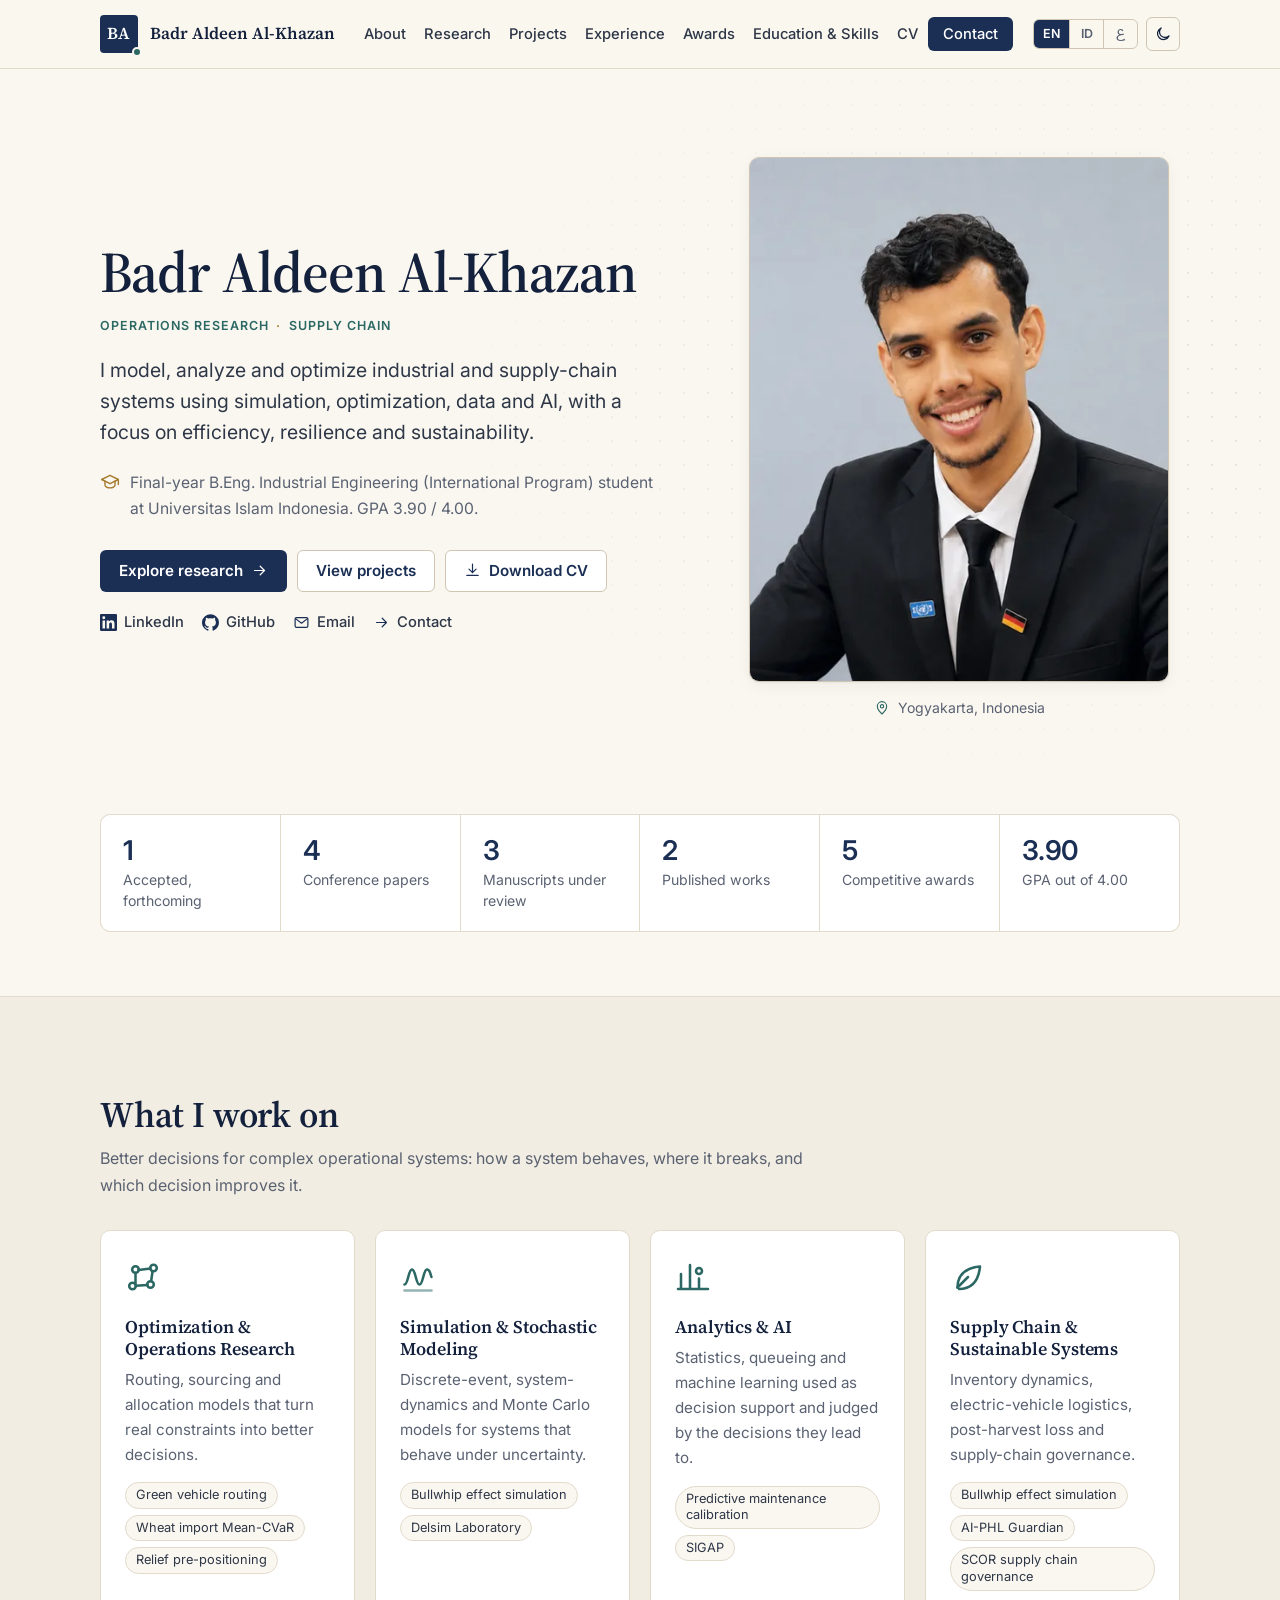
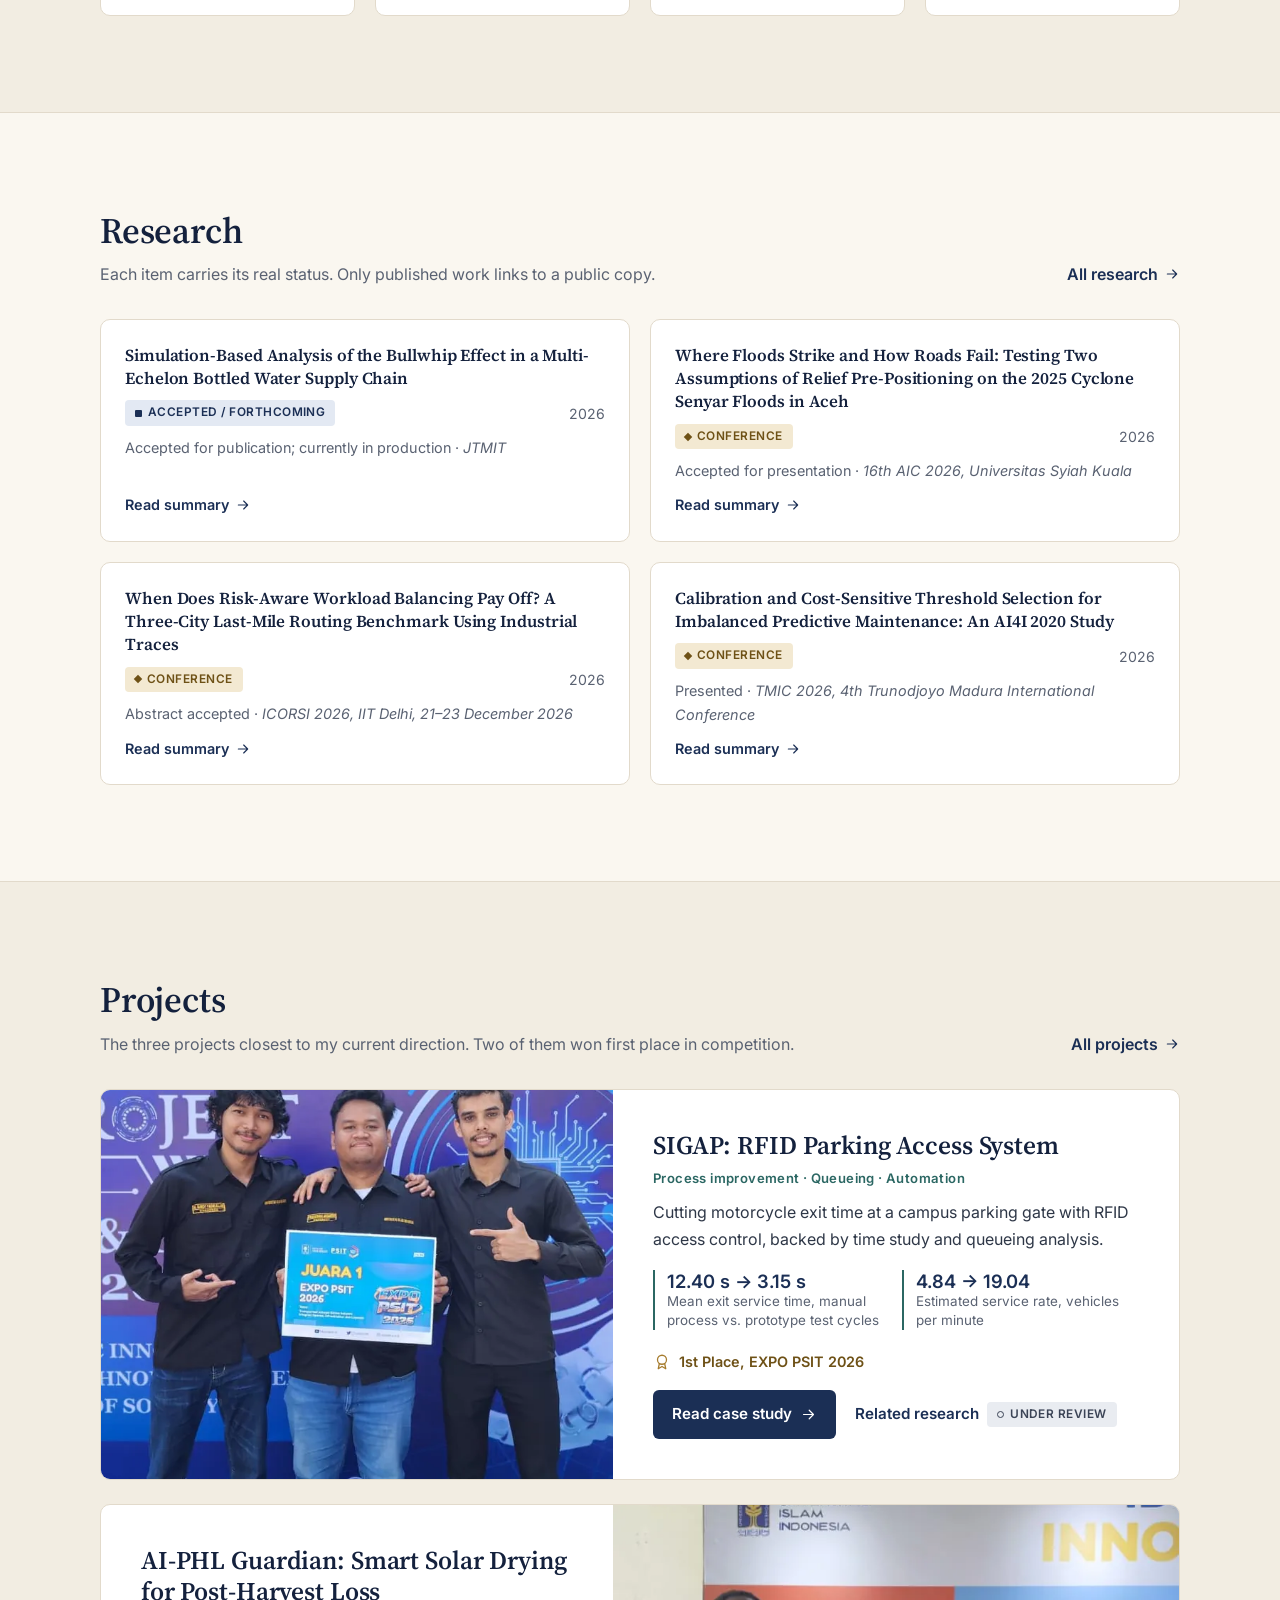
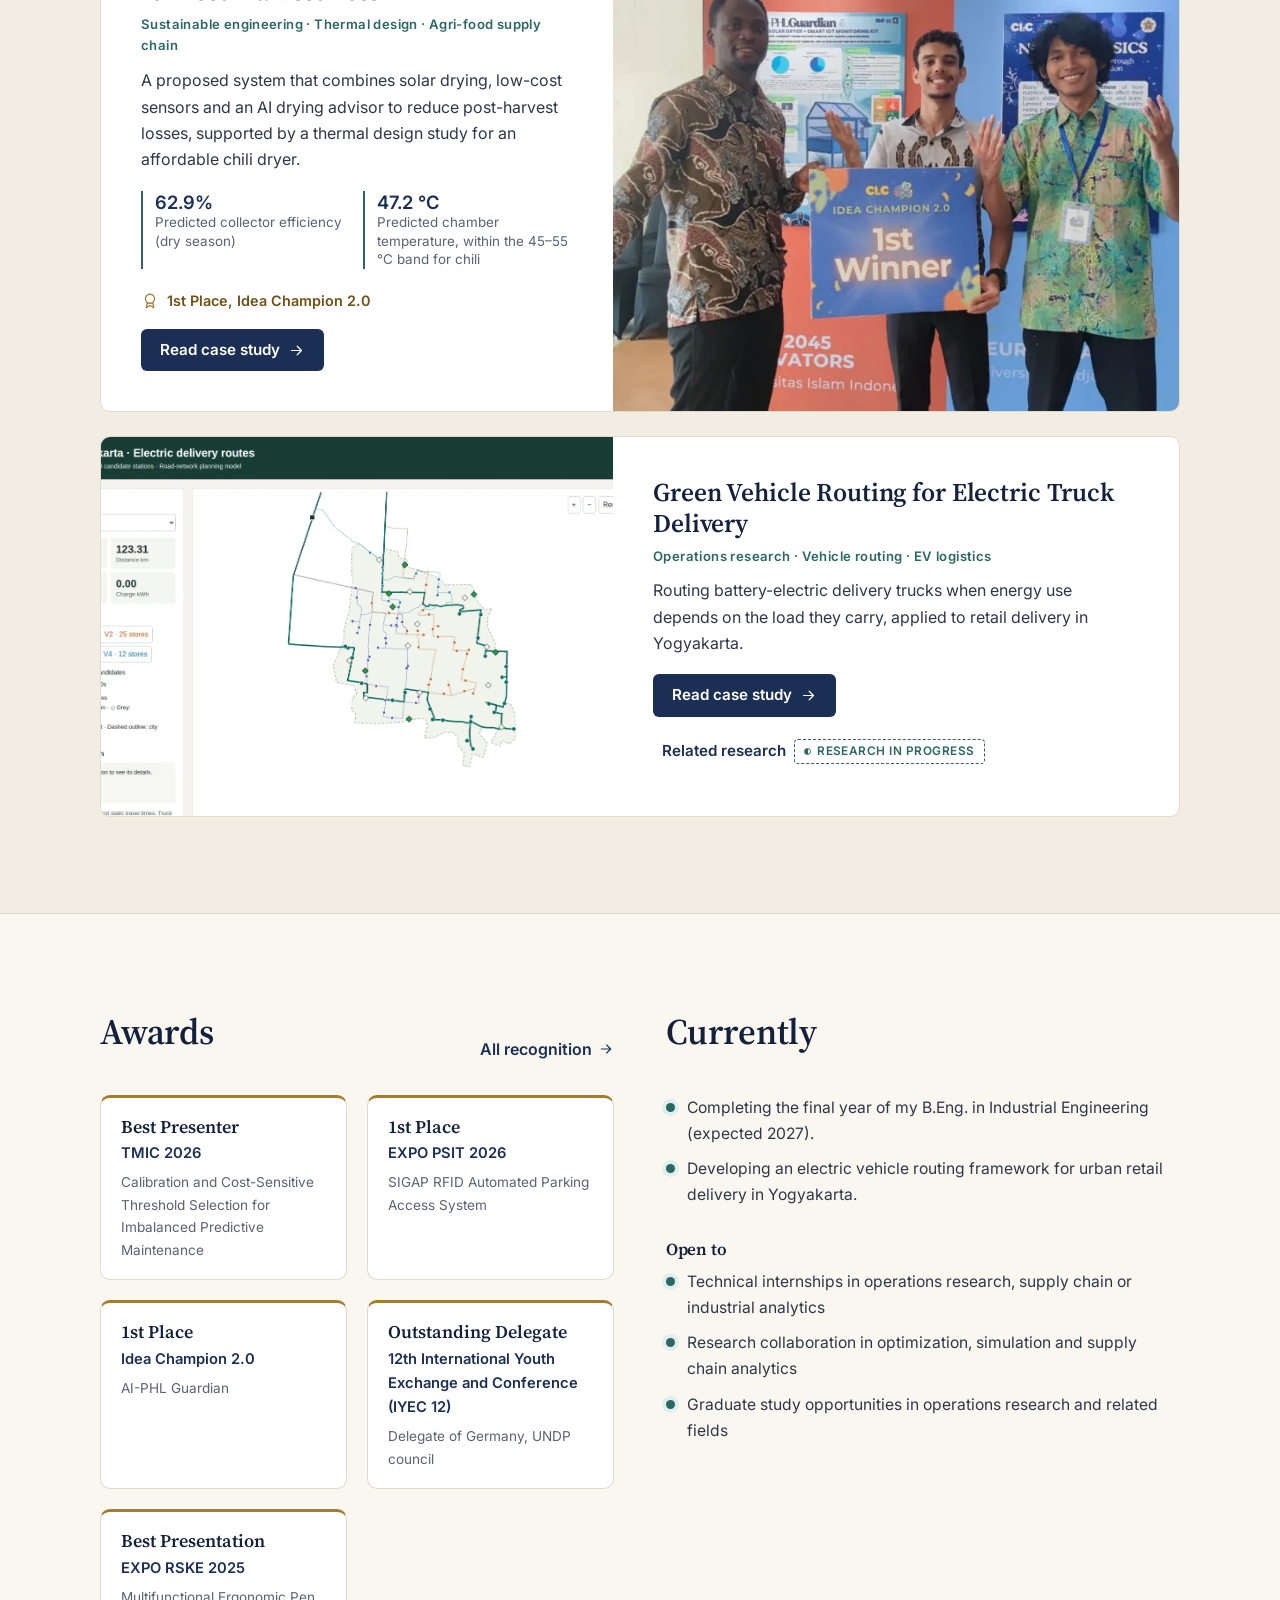
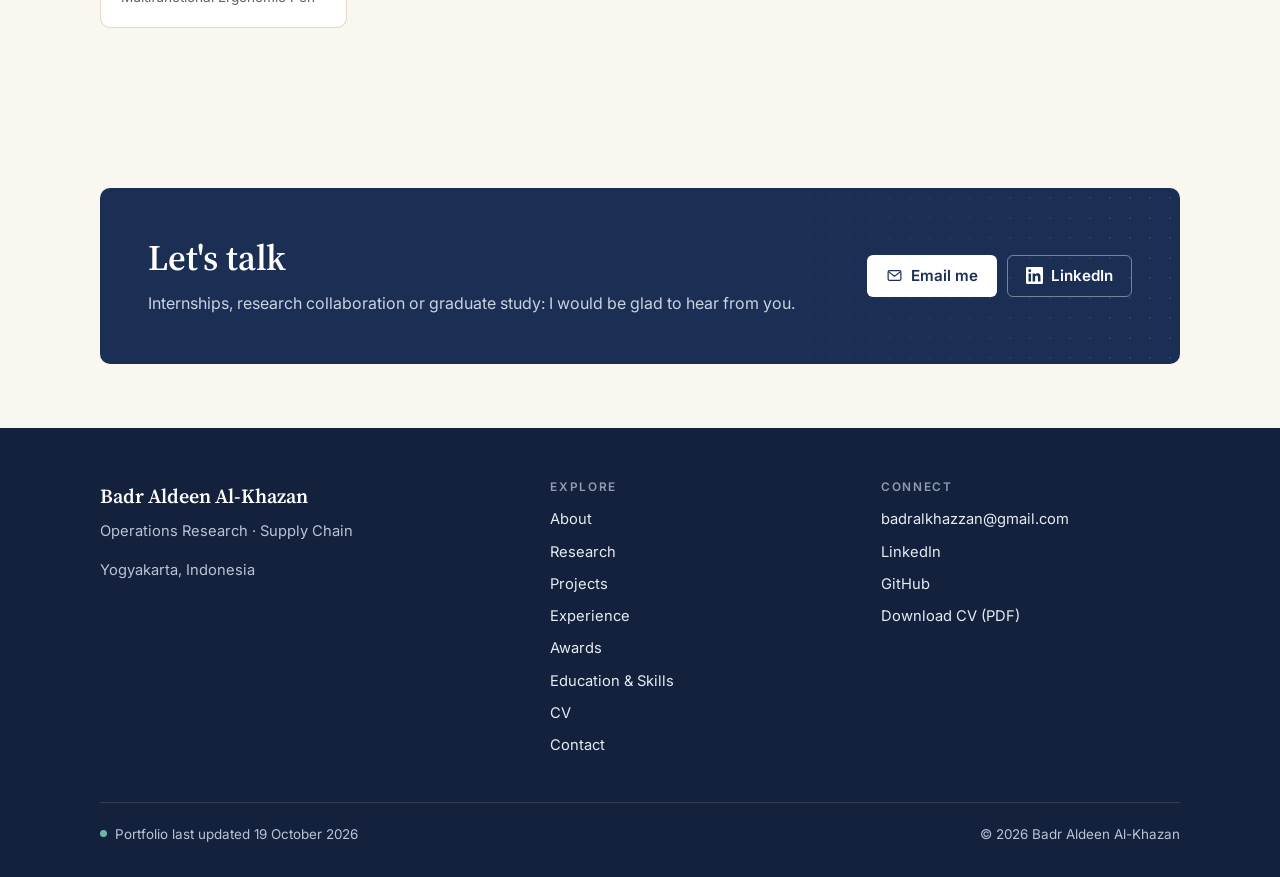
==== commit b0400330: "Update CV and refocus the portfolio on Operations Research and Supply Chain - Replace the CV with th" ====
--- a/index.html
+++ b/index.html
@@ -3,33 +3,32 @@
 <head>
   <meta charset="utf-8">
   <meta name="viewport" content="width=device-width, initial-scale=1">
-  <title>Badr Aldeen Al-Khazan · Industrial Engineering, Operations Research &amp; Decision Analytics</title>
-  <meta name="description" content="Badr Aldeen Al-Khazan is a final-year Industrial Engineering student at Universitas Islam Indonesia working on operations research, decision analytics, simulation, optimization and sustainable supply chains.">
+  <script>(function(){var d=document.documentElement,l=null,t=null;try{l=new URLSearchParams(location.search).get("lang")}catch(e){}try{if(l)localStorage.setItem("lang",l);else l=localStorage.getItem("lang");t=localStorage.getItem("theme")}catch(e){}if(t==="dark"||t==="light")d.setAttribute("data-theme",t);if(l==="id"||l==="ar"){d.lang=l;if(l==="ar")d.dir="rtl";d.setAttribute("data-lang-pending","")}})();</script>
+  <title>Badr Aldeen Al-Khazan · Operations Research &amp; Supply Chain</title>
+  <meta name="description" content="Badr Aldeen Al-Khazan is a final-year Industrial Engineering student at Universitas Islam Indonesia working on operations research and supply chain, with simulation, optimization and analytics.">
   <meta name="author" content="Badr Aldeen Al-Khazan">
   <link rel="canonical" href="https://badralkhazzan-del.github.io/">
   <meta property="og:type" content="profile">
   <meta property="og:site_name" content="Badr Aldeen Al-Khazan">
-  <meta property="og:title" content="Badr Aldeen Al-Khazan · Industrial Engineering, Operations Research &amp; Decision Analytics">
-  <meta property="og:description" content="Badr Aldeen Al-Khazan is a final-year Industrial Engineering student at Universitas Islam Indonesia working on operations research, decision analytics, simulation, optimization and sustainable supply chains.">
+  <meta property="og:title" content="Badr Aldeen Al-Khazan · Operations Research &amp; Supply Chain">
+  <meta property="og:description" content="Badr Aldeen Al-Khazan is a final-year Industrial Engineering student at Universitas Islam Indonesia working on operations research and supply chain, with simulation, optimization and analytics.">
   <meta property="og:url" content="https://badralkhazzan-del.github.io/">
   <meta property="og:image" content="https://badralkhazzan-del.github.io/assets/og-image.jpg">
   <meta property="og:image:width" content="1200">
   <meta property="og:image:height" content="630">
-  <meta property="og:image:alt" content="Badr Aldeen Al-Khazan, Industrial Engineering, Operations Research and Decision Analytics">
+  <meta property="og:image:alt" content="Badr Aldeen Al-Khazan, Operations Research and Supply Chain">
   <meta name="twitter:card" content="summary_large_image">
   <meta name="theme-color" content="#FAF7F0">
-  <script src="assets/js/prefs.js"></script>
   <link rel="icon" href="assets/favicon.svg" type="image/svg+xml">
   <link rel="icon" href="assets/favicon-32.png" sizes="32x32" type="image/png">
   <link rel="apple-touch-icon" href="assets/apple-touch-icon.png">
   <link rel="preconnect" href="https://fonts.googleapis.com">
   <link rel="preconnect" href="https://fonts.gstatic.com" crossorigin>
-  <link rel="stylesheet" href="https://fonts.googleapis.com/css2?family=Inter:wght@400;500;600&family=Source+Serif+4:opsz,wght@8..60,500;8..60,600&display=swap">
+  <link rel="stylesheet" href="https://fonts.googleapis.com/css2?family=Inter:wght@400;500;600&family=Source+Serif+4:opsz,wght@8..60,500;8..60,600&family=IBM+Plex+Sans+Arabic:wght@400;500;600&family=Noto+Naskh+Arabic:wght@500;600&display=swap">
   <link rel="stylesheet" href="assets/css/main.css">
 </head>
 <body data-page="home">
-  <a class="skip-link" href="#main" data-i18n="skip">Skip to content</a>
-  <div class="utility-bar" id="site-utility"></div>
+  <a class="skip-link" href="#main">Skip to content</a>
   <header class="site-header" id="site-header"></header>
   <main id="main">
     <div id="page-content"></div>
--- a/assets/css/main.css
+++ b/assets/css/main.css
@@ -1,8 +1,6 @@
 /* ==========================================================================
    Badr Aldeen Al-Khazan · Portfolio stylesheet
    Light theme: warm ivory, deep navy, muted teal, restrained gold.
-   Dark theme: the same palette on deep navy (see :root[data-theme="dark"]).
-   Layout uses logical properties (inline-start/end) so Arabic (RTL) mirrors cleanly.
    ========================================================================== */
 
 :root {
@@ -36,8 +34,8 @@
   --st-project: #555B66;
 
   /* Type */
-  --font-serif: "Source Serif 4", "Source Serif Pro", Georgia, "Times New Roman", serif;
-  --font-sans: "Inter", system-ui, -apple-system, "Segoe UI", Roboto, "Helvetica Neue", Arial, sans-serif;
+  --font-serif: "Source Serif 4", "Source Serif Pro", "Noto Naskh Arabic", Georgia, "Times New Roman", serif;
+  --font-sans: "Inter", "IBM Plex Sans Arabic", system-ui, -apple-system, "Segoe UI", Roboto, "Helvetica Neue", Arial, sans-serif;
 
   /* Layout */
   --wrap: 1160px;
@@ -47,63 +45,38 @@
   --header-h: 68px;
   --shadow: 0 1px 2px rgba(20, 33, 61, .04), 0 4px 16px rgba(20, 33, 61, .05);
 
-  /* Theme-dependent fills */
-  --solid: var(--navy);           /* solid buttons, brand mark, icon tiles */
-  --solid-hover: var(--navy-deep);
-  --on-solid: #fff;
+  /* Theme-dependent surfaces */
+  --primary: #1B2F55;        /* filled buttons, brand mark, icon tiles */
+  --primary-hover: #14213D;
+  --panel: #1B2F55;          /* "Let's talk" band */
+  --footer-bg: #14213D;
   --header-bg: rgba(250, 247, 240, .94);
-  --dots-rgb: 27, 47, 85;          /* dotted background texture */
-  --placeholder: #E9E4D8;          /* behind images while they load / letterboxing */
-  --placeholder-soft: #EDE8DC;
+  --media-bg: #E9E4D8;
+  --media-bg-2: #EDE8DC;
   --portrait-bg: #DDE2E8;
-  --video-bg: #F3F4F6;
-  --cta-bg: var(--navy);
-  --footer-bg: var(--navy-deep);
-  --overlay-shadow: rgba(20, 33, 61, .25);
+  --paper: #FFFFFF;          /* documents that are white in reality (CV, ERD) */
+  --dot: rgba(27, 47, 85, .10);
   color-scheme: light;
 }
 
-/* ---------- Dark theme ---------- */
+/* ---------- Dark theme ----------
+   Used only when the visitor picks dark mode; light is the default. */
 :root[data-theme="dark"] {
-  --bg: #0F1726;
-  --bg-alt: #131D30;
-  --surface: #18243A;
-  --line: #27365A;
-  --line-strong: #3A4D74;
-
-  --ink: #F3EFE6;
-  --text: #D5DBE6;
-  --muted: #A3AEC2;
-
-  --navy: #AFC6F0;                 /* accent text: links, figures, highlights */
-  --navy-deep: #C9D9F7;
-  --teal: #73C7BD;
-  --teal-soft: #173B3A;
-  --gold: #D6AE5C;
-  --gold-text: #E8C987;
-  --gold-soft: #3A2F18;
-
-  --st-published: #8FD8CE;   --st-published-bg: #153532;
-  --st-accepted: #B9CDF4;    --st-accepted-bg: #1D2C4A;
-  --st-conference: #E8C987;  --st-conference-bg: #3A2F18;
-  --st-review: #CBD2DE;      --st-review-bg: #263045;
-  --st-progress: #7FCDC2;
-  --st-project: #B3BAC7;
-
-  --shadow: 0 1px 2px rgba(0, 0, 0, .3), 0 4px 16px rgba(0, 0, 0, .25);
-
-  --solid: #E4EAF5;
-  --solid-hover: #FFFFFF;
-  --on-solid: #13213B;
-  --header-bg: rgba(15, 23, 38, .94);
-  --dots-rgb: 175, 198, 240;
-  --placeholder: #1E2A41;
-  --placeholder-soft: #222F48;
-  --portrait-bg: #1E2A41;
-  --video-bg: #1E2A41;
-  --cta-bg: #1C315C;
-  --footer-bg: #0A101C;
-  --overlay-shadow: rgba(0, 0, 0, .45);
+  --bg: #0F141D; --bg-alt: #141B27; --surface: #1A2230; --line: #283245; --line-strong: #394559;
+  --ink: #EEF1F6; --text: #CED5E1; --muted: #9AA5B8;
+  --navy: #9DB9EC; --navy-deep: #C3D4F3;
+  --teal: #68BDB3; --teal-soft: #17312F;
+  --gold: #CBA251; --gold-text: #E4C47F; --gold-soft: #352B16;
+  --st-published: #86D3C9; --st-published-bg: #17312F;
+  --st-accepted: #B3C8F0;  --st-accepted-bg: #1C2943;
+  --st-conference: #E4C47F; --st-conference-bg: #352B16;
+  --st-review: #C6CEDB;    --st-review-bg: #242C3A;
+  --st-progress: #86D3C9;  --st-project: #A9B0BC;
+  --shadow: 0 1px 2px rgba(0, 0, 0, .35), 0 6px 18px rgba(0, 0, 0, .25);
+  --primary: #2E4D86; --primary-hover: #3A5D9C; --panel: #1B2C4D; --footer-bg: #0A0E15;
+  --header-bg: rgba(15, 20, 29, .92);
+  --media-bg: #1E2635; --media-bg-2: #1E2635; --portrait-bg: #1E2635;
+  --dot: rgba(170, 190, 230, .09);
   color-scheme: dark;
 }
 
@@ -151,10 +124,10 @@
 }
 .skip-link {
   position: absolute; inset-inline-start: 12px; top: -60px; z-index: 100;
-  background: var(--solid); color: var(--on-solid); padding: 10px 16px; border-radius: var(--radius);
+  background: var(--primary); color: #fff; padding: 10px 16px; border-radius: var(--radius);
   font-weight: 600; text-decoration: none;
 }
-.skip-link:focus { top: 12px; color: var(--on-solid); }
+.skip-link:focus { top: 12px; color: #fff; }
 
 /* ---------- Header ---------- */
 .site-header {
@@ -165,10 +138,10 @@
   border-bottom: 1px solid var(--line);
   min-height: var(--header-h);
 }
-.site-header .wrap { display: flex; align-items: center; gap: 24px; min-height: var(--header-h); }
+.site-header .wrap { display: flex; align-items: center; gap: 20px; min-height: var(--header-h); }
 .brand { display: inline-flex; align-items: center; gap: 12px; text-decoration: none; color: var(--ink); margin-inline-end: auto; }
 .brand-mark {
-  width: 38px; height: 38px; border-radius: 4px; background: var(--solid); color: var(--on-solid);
+  width: 38px; height: 38px; border-radius: 4px; background: var(--primary); color: #fff;
   display: grid; place-items: center; font-family: var(--font-serif); font-weight: 600; font-size: 1.05rem; letter-spacing: .02em;
   position: relative;
 }
@@ -181,7 +154,7 @@
 .site-nav ul { display: flex; align-items: center; gap: 2px; list-style: none; margin: 0; padding: 0; }
 .site-nav li { margin: 0; }
 .site-nav a {
-  display: block; padding: 8px 11px; border-radius: var(--radius);
+  display: block; padding: 8px 8px; border-radius: var(--radius);
   font-size: .92rem; font-weight: 500; color: var(--text); text-decoration: none; white-space: nowrap;
 }
 .site-nav a:hover { background: var(--bg-alt); color: var(--ink); }
@@ -197,21 +170,24 @@
 }
 .nav-toggle-bars::before { top: 0; } .nav-toggle-bars span { top: 5px; } .nav-toggle-bars::after { bottom: 0; }
 
-@media (max-width: 1080px) {
-  .nav-toggle { display: inline-flex; }
-  .site-nav {
-    position: absolute; left: 0; right: 0; top: 100%;
-    background: var(--bg); border-bottom: 1px solid var(--line); box-shadow: var(--shadow);
-    display: none;
-  }
-  .site-nav.is-open { display: block; }
-  .site-nav ul { flex-direction: column; align-items: stretch; padding: 8px var(--gutter) 16px; gap: 0; }
-  .site-nav a { padding: 12px 8px; font-size: 1rem; border-bottom: 1px solid var(--line); border-radius: 0; }
-  .site-nav a[aria-current="page"] { box-shadow: inset 3px 0 0 var(--teal); padding-inline-start: 14px; }
-  [dir="rtl"] .site-nav a[aria-current="page"] { box-shadow: inset -3px 0 0 var(--teal); }
-  .nav-cta { margin: 12px 0 0; }
-  .nav-cta .btn { width: 100%; justify-content: center; }
-}
+/* Compact header: set by app.js whenever the full menu does not fit (depends on language and width). */
+.site-header.is-compact .nav-toggle { display: inline-flex; }
+.site-header.is-compact .site-nav {
+  position: absolute; left: 0; right: 0; top: 100%;
+  background: var(--bg); border-bottom: 1px solid var(--line); box-shadow: var(--shadow);
+  display: none;
+}
+.site-header.is-compact .site-nav.is-open { display: block; }
+.site-header.is-compact .site-nav ul { flex-direction: column; align-items: stretch; padding: 8px var(--gutter) 16px; gap: 0; }
+.site-header.is-compact .site-nav a { padding: 12px 8px; font-size: 1rem; border-bottom: 1px solid var(--line); border-radius: 0; }
+.site-header.is-compact .site-nav a[aria-current="page"] { box-shadow: inset 3px 0 0 var(--teal); padding-inline-start: 14px; }
+[dir="rtl"] .site-header.is-compact .site-nav a[aria-current="page"] { box-shadow: inset -3px 0 0 var(--teal); }
+.site-header.is-compact .nav-cta { margin: 12px 0 0; }
+.site-header.is-compact .nav-cta .btn { width: 100%; justify-content: center; }
+.brand, .site-nav, .header-tools, .nav-toggle { flex-shrink: 0; }
+.brand-text { white-space: nowrap; }
+/* The subtitle under the name only shows when there is room (compact header); the full menu needs the space. */
+.site-header:not(.is-compact) .brand-role { display: none; }
 @media (max-width: 420px) { .brand-role { display: none; } }
 
 /* ---------- Buttons & links ---------- */
@@ -222,8 +198,8 @@
   transition: background-color .15s ease, border-color .15s ease, color .15s ease;
 }
 .btn svg { width: 17px; height: 17px; flex: none; }
-.btn-primary { background: var(--solid); color: var(--on-solid); }
-.btn-primary:hover { background: var(--solid-hover); color: var(--on-solid); }
+.btn-primary { background: var(--primary); color: #fff; }
+.btn-primary:hover { background: var(--primary-hover); color: #fff; }
 .btn-secondary { background: var(--surface); color: var(--navy); border-color: var(--line-strong); }
 .btn-secondary:hover { border-color: var(--navy); color: var(--navy); }
 .btn-ghost { background: transparent; color: var(--navy); border-color: transparent; padding-inline: 8px; }
@@ -234,10 +210,6 @@
 .text-link { font-weight: 600; text-decoration: none; display: inline-flex; align-items: center; gap: 6px; }
 .text-link svg { width: 16px; height: 16px; transition: transform .15s ease; }
 .text-link:hover svg { transform: translateX(3px); }
-/* Arrows point the other way in right-to-left languages. */
-[dir="rtl"] .i-arrow { transform: scaleX(-1); }
-[dir="rtl"] .text-link:hover svg { transform: translateX(-3px); }
-[dir="rtl"] .text-link:hover .i-arrow { transform: scaleX(-1) translateX(3px); }
 
 .icon-links { display: flex; flex-wrap: wrap; gap: 6px 18px; margin: 18px 0 0; padding: 0; list-style: none; }
 .icon-links li { margin: 0; }
@@ -255,12 +227,6 @@
 .section-head > div { max-width: 720px; }
 .section-head h2 { margin-bottom: .25em; }
 .section-head p { color: var(--muted); margin: 0; }
-.eyebrow {
-  display: inline-flex; align-items: center; gap: 10px;
-  font: 600 .74rem/1.2 var(--font-sans); text-transform: uppercase; letter-spacing: .14em; color: var(--teal);
-  margin-bottom: 12px;
-}
-.eyebrow::before { content: ""; width: 22px; height: 2px; background: var(--teal); }
 .lead { font-size: clamp(1.08rem, 1.6vw, 1.22rem); color: var(--text); line-height: 1.6; }
 .muted { color: var(--muted); }
 .small { font-size: .88rem; }
@@ -269,12 +235,11 @@
 .page-intro { padding-block: clamp(44px, 7vw, 80px) clamp(28px, 4vw, 44px); border-bottom: 1px solid var(--line); position: relative; overflow: hidden; }
 .page-intro::after {
   content: ""; position: absolute; inset: 0; pointer-events: none;
-  background-image: radial-gradient(rgba(var(--dots-rgb), .10) 1px, transparent 1.2px);
+  background-image: radial-gradient(var(--dot) 1px, transparent 1.2px);
   background-size: 22px 22px;
   -webkit-mask-image: linear-gradient(90deg, transparent 45%, #000 100%);
   mask-image: linear-gradient(90deg, transparent 45%, #000 100%);
 }
-[dir="rtl"] .page-intro::after { -webkit-mask-image: linear-gradient(270deg, transparent 45%, #000 100%); mask-image: linear-gradient(270deg, transparent 45%, #000 100%); }
 .page-intro .wrap { position: relative; z-index: 1; }
 .page-intro h1 { font-size: clamp(2rem, 4vw, 3rem); margin-bottom: .3em; }
 .page-intro p { max-width: 720px; color: var(--muted); font-size: 1.08rem; margin: 0; }
@@ -285,17 +250,16 @@
 .hero { position: relative; overflow: hidden; padding-block: clamp(40px, 7vw, 88px) clamp(56px, 8vw, 96px); }
 .hero::before {
   content: ""; position: absolute; inset: 0; pointer-events: none;
-  background-image: radial-gradient(rgba(var(--dots-rgb), .11) 1px, transparent 1.2px);
+  background-image: radial-gradient(var(--dot) 1px, transparent 1.2px);
   background-size: 24px 24px;
   -webkit-mask-image: radial-gradient(ellipse 60% 70% at 78% 45%, #000 20%, transparent 75%);
   mask-image: radial-gradient(ellipse 60% 70% at 78% 45%, #000 20%, transparent 75%);
 }
-[dir="rtl"] .hero::before { -webkit-mask-image: radial-gradient(ellipse 60% 70% at 22% 45%, #000 20%, transparent 75%); mask-image: radial-gradient(ellipse 60% 70% at 22% 45%, #000 20%, transparent 75%); }
 .hero .wrap { position: relative; display: grid; grid-template-columns: minmax(0, 1.12fr) minmax(0, .88fr); gap: clamp(32px, 6vw, 80px); align-items: center; }
-.hero-identity { display: flex; flex-wrap: wrap; gap: 6px 0; margin: 0 0 18px; padding: 0; list-style: none; font: 600 .78rem/1.4 var(--font-sans); letter-spacing: .08em; text-transform: uppercase; color: var(--teal); }
+.hero-identity { display: flex; flex-wrap: wrap; gap: 6px 0; margin: 4px 0 20px; padding: 0; list-style: none; font: 600 .78rem/1.4 var(--font-sans); letter-spacing: .08em; text-transform: uppercase; color: var(--teal); }
 .hero-identity li { margin: 0; }
 .hero-identity li:not(:last-child)::after { content: "·"; margin: 0 .6em; color: var(--gold); }
-.hero h1 { margin-bottom: .35em; }
+.hero h1 { margin-bottom: .2em; }
 .hero .lead { max-width: 36em; margin-bottom: 1.1em; }
 .hero-stage { display: flex; gap: 10px; align-items: flex-start; color: var(--muted); font-size: .98rem; margin-bottom: 28px; max-width: 38em; }
 .hero-stage svg { width: 20px; height: 20px; flex: none; color: var(--gold); margin-top: 2px; }
@@ -304,19 +268,13 @@
 .portrait-frame { position: relative; border-radius: var(--radius-lg); overflow: hidden; background: var(--portrait-bg); border: 1px solid var(--line-strong); box-shadow: var(--shadow); }
 .portrait-frame img { width: 100%; aspect-ratio: 4 / 5; object-fit: cover; object-position: 50% 20%; }
 .portrait-media { position: relative; }
-.portrait-motif { position: absolute; inset-inline-start: -46px; top: 16%; width: 120px; height: auto; color: var(--navy); opacity: .9; z-index: 2; pointer-events: none; }
-[dir="rtl"] .portrait-motif { transform: scaleX(-1); }
-.portrait-motif .m-hollow { fill: var(--bg); }
-.portrait-motif .m-teal { fill: var(--teal); }
-.portrait-motif .m-navy { fill: var(--navy); }
 .portrait figcaption { display: flex; align-items: center; gap: 8px; margin-top: 16px; font-size: .88rem; color: var(--muted); justify-content: center; }
 .portrait figcaption svg { width: 16px; height: 16px; color: var(--teal); }
 
 @media (max-width: 860px) {
   .hero .wrap { grid-template-columns: 1fr; }
   .portrait { order: -1; width: min(78%, 340px); }
-  .portrait-motif { display: none; }
-  .hero::before, [dir="rtl"] .hero::before { -webkit-mask-image: radial-gradient(ellipse 80% 40% at 50% 20%, #000 20%, transparent 75%); mask-image: radial-gradient(ellipse 80% 40% at 50% 20%, #000 20%, transparent 75%); }
+  .hero::before { -webkit-mask-image: radial-gradient(ellipse 80% 40% at 50% 20%, #000 20%, transparent 75%); mask-image: radial-gradient(ellipse 80% 40% at 50% 20%, #000 20%, transparent 75%); }
 }
 
 /* ---------- Stat tiles ---------- */
@@ -392,7 +350,7 @@
   background: var(--surface); border: 1px solid var(--line-strong); color: var(--text);
 }
 .filter-btn:hover { border-color: var(--navy); }
-.filter-btn[aria-pressed="true"] { background: var(--solid); border-color: var(--solid); color: var(--on-solid); }
+.filter-btn[aria-pressed="true"] { background: var(--primary); border-color: var(--primary); color: #fff; }
 .filter-btn .count { opacity: .7; margin-inline-start: 4px; font-variant-numeric: tabular-nums; }
 
 .pub-group { margin-bottom: 44px; }
@@ -437,12 +395,12 @@
 }
 .project-feature + .project-feature { margin-top: 24px; }
 .project-feature:nth-of-type(even) .project-media { order: 2; }
-.project-media { position: relative; background: var(--placeholder); min-height: 280px; }
+.project-media { position: relative; background: var(--media-bg); min-height: 280px; }
 .project-media img { position: absolute; inset: 0; width: 100%; height: 100%; object-fit: cover; }
 .project-media.contain img { object-fit: contain; padding: 18px; }
 .project-body { padding: clamp(24px, 3.5vw, 40px); display: flex; flex-direction: column; }
 .project-body h3 { font-size: clamp(1.3rem, 2.2vw, 1.6rem); margin-bottom: .35em; }
-.project-kicker { font-size: .82rem; color: var(--teal); font-weight: 600; letter-spacing: .03em; margin-bottom: 10px; }
+.project-kicker { font-size: .82rem; color: var(--teal); font-weight: 600; letter-spacing: .03em; margin: -2px 0 10px; }
 .project-body .tagline { color: var(--text); margin-bottom: 18px; }
 .project-highlights { display: grid; grid-template-columns: repeat(auto-fit, minmax(180px, 1fr)); gap: 12px; margin: 0 0 20px; }
 .project-highlights div { border-inline-start: 2px solid var(--teal); padding-inline-start: 12px; }
@@ -458,10 +416,10 @@
 }
 
 .project-card { display: flex; flex-direction: column; padding: 0; overflow: hidden; }
-.project-card .thumb { aspect-ratio: 16 / 10; background: var(--placeholder); position: relative; overflow: hidden; }
+.project-card .thumb { aspect-ratio: 16 / 10; background: var(--media-bg); position: relative; overflow: hidden; }
 .project-card .thumb img { width: 100%; height: 100%; object-fit: cover; }
 .project-card .thumb.contain img { object-fit: contain; padding: 14px; }
-.project-card .thumb.schema { display: flex; flex-wrap: wrap; align-content: center; justify-content: center; gap: 6px; padding: 18px; background: var(--bg); background-image: radial-gradient(rgba(var(--dots-rgb), .12) 1px, transparent 1.2px); background-size: 18px 18px; }
+.project-card .thumb.schema { display: flex; flex-wrap: wrap; align-content: center; justify-content: center; gap: 6px; padding: 18px; background: var(--bg); background-image: radial-gradient(var(--dot) 1px, transparent 1.2px); background-size: 18px 18px; }
 .schema .entity { font: 600 .74rem var(--font-sans); padding: 6px 9px; border: 1px solid var(--navy); border-radius: 3px; background: var(--surface); color: var(--navy); }
 .project-card .body { padding: 20px 22px 22px; display: flex; flex-direction: column; flex: 1; }
 .project-card h3 { font-size: 1.1rem; margin-bottom: .35em; }
@@ -489,16 +447,17 @@
 }
 .note svg { width: 18px; height: 18px; flex: none; color: var(--teal); margin-top: 3px; }
 .note p { margin: 0; }
-.cover { margin: 0 0 8px; border-radius: var(--radius-lg); overflow: hidden; border: 1px solid var(--line); background: var(--placeholder); }
-.cover img { width: 100%; max-height: 560px; object-fit: contain; background: var(--placeholder-soft); }
+.cover { margin: 0 0 8px; border-radius: var(--radius-lg); overflow: hidden; border: 1px solid var(--line); background: var(--media-bg); }
+.cover img { width: 100%; max-height: 560px; object-fit: contain; background: var(--media-bg-2); }
 .gallery { display: grid; grid-template-columns: repeat(auto-fill, minmax(240px, 1fr)); gap: 20px; align-items: start; }
 .gallery figure { margin: 0; }
-.gallery .frame { display: block; border: 1px solid var(--line); border-radius: var(--radius); overflow: hidden; background: var(--placeholder-soft); }
+.gallery figure.wide { grid-column: 1 / -1; }
+.gallery .frame { display: block; border: 1px solid var(--line); border-radius: var(--radius); overflow: hidden; background: var(--media-bg-2); }
 .gallery .frame img { width: 100%; height: auto; max-height: 460px; object-fit: contain; margin-inline: auto; }
 .gallery a.frame:hover { border-color: var(--navy); }
 figcaption { font-size: .85rem; color: var(--muted); margin-top: 8px; line-height: 1.45; }
 .feature-figure { margin: 0; }
-.feature-figure .frame { display: block; border: 1px solid var(--line-strong); border-radius: var(--radius-lg); overflow: hidden; background: #fff; }
+.feature-figure .frame { display: block; border: 1px solid var(--line-strong); border-radius: var(--radius-lg); overflow: hidden; background: var(--paper); }
 .feature-figure .frame:hover { border-color: var(--navy); }
 .feature-figure img { width: 100%; height: auto; }
 .rel-list { list-style: none; padding: 0; margin: 0; border-top: 1px solid var(--line); }
@@ -506,15 +465,15 @@
 .rel-type { font: 600 .78rem/1.6 var(--font-sans); color: var(--teal); white-space: nowrap; }
 .demo-frame { border: 1px solid var(--line-strong); border-radius: var(--radius-lg); overflow: hidden; background: var(--surface); }
 .demo-frame iframe { display: block; width: 100%; height: min(78vh, 760px); border: 0; }
-.demo-poster { position: relative; display: block; width: 100%; padding: 0; border: 0; cursor: pointer; background: var(--placeholder-soft); }
+.demo-poster { position: relative; display: block; width: 100%; padding: 0; border: 0; cursor: pointer; background: var(--media-bg-2); }
 .demo-poster img { width: 100%; }
 .demo-poster .demo-cta {
   position: absolute; left: 50%; top: 50%; transform: translate(-50%, -50%); white-space: nowrap;
-  display: inline-flex; align-items: center; gap: 8px; background: var(--solid); color: var(--on-solid); padding: 12px 20px; border-radius: var(--radius); font: 600 .95rem var(--font-sans); box-shadow: 0 6px 24px var(--overlay-shadow);
+  display: inline-flex; align-items: center; gap: 8px; background: var(--primary); color: #fff; padding: 12px 20px; border-radius: var(--radius); font: 600 .95rem var(--font-sans); box-shadow: 0 6px 24px rgba(20,33,61,.25);
 }
 .demo-poster .demo-cta svg { width: 22px; height: 22px; }
-.demo-poster:hover .demo-cta { background: var(--solid-hover); }
-.video-frame { max-width: 360px; border: 1px solid var(--line-strong); border-radius: var(--radius-lg); overflow: hidden; background: var(--video-bg); }
+.demo-poster:hover .demo-cta { background: var(--primary-hover); }
+.video-frame { max-width: 360px; border: 1px solid var(--line-strong); border-radius: var(--radius-lg); overflow: hidden; background: var(--media-bg-2); }
 .pager { display: flex; justify-content: space-between; gap: 16px; border-top: 1px solid var(--line); padding-top: 24px; margin-top: 12px; }
 .pager a { text-decoration: none; display: flex; flex-direction: column; gap: 2px; max-width: 48%; }
 .pager a span { font-size: .8rem; color: var(--muted); text-transform: uppercase; letter-spacing: .1em; }
@@ -543,13 +502,14 @@
 
 /* ---------- Awards ---------- */
 .award-card { position: relative; display: grid; grid-template-columns: 132px minmax(0, 1fr); gap: 20px; padding: 22px; border-top: 3px solid var(--gold); }
-.award-card .award-img { border-radius: var(--radius); overflow: hidden; border: 1px solid var(--line); aspect-ratio: 3 / 4; background: var(--placeholder-soft); }
+.award-card .award-img { border-radius: var(--radius); overflow: hidden; border: 1px solid var(--line); aspect-ratio: 3 / 4; background: var(--media-bg-2); }
 .award-card .award-img img { width: 100%; height: 100%; object-fit: cover; }
+.award-card.no-img { grid-template-columns: minmax(0, 1fr); }
 .award-title { font-family: var(--font-serif); font-size: 1.35rem; color: var(--ink); font-weight: 600; margin: 6px 0 2px; line-height: 1.2; }
 .award-event { font-weight: 600; color: var(--navy); margin-bottom: 2px; }
 .award-sub { font-size: .9rem; color: var(--muted); margin-bottom: 8px; }
 .award-card p { font-size: .92rem; }
-.award-card .award-title { font-size: 1.35rem; margin: 10px 0 2px; }
+.award-card .award-title { font-size: 1.35rem; margin: 0 0 2px; }
 .award-card .award-event { font-size: 1rem; }
 @media (max-width: 520px) { .award-card { grid-template-columns: 1fr; } .award-card .award-img { max-width: 180px; } }
 .cert-link { display: inline-flex; align-items: center; gap: 12px; margin-top: 14px; padding-block: 8px; padding-inline: 8px 12px; border: 1px solid var(--line); border-radius: var(--radius); background: var(--surface); color: var(--navy); font-weight: 600; font-size: .88rem; text-decoration: none; max-width: 100%; }
@@ -627,24 +587,23 @@
 .now-list li::before { content: ""; width: 9px; height: 9px; border-radius: 50%; margin-top: 8px; background: var(--teal); box-shadow: 0 0 0 4px var(--teal-soft); flex: none; }
 
 /* ---------- CV & contact ---------- */
-.cv-viewer { border: 1px solid var(--line-strong); border-radius: var(--radius-lg); overflow: hidden; background: var(--placeholder); }
+.cv-viewer { border: 1px solid var(--line-strong); border-radius: var(--radius-lg); overflow: hidden; background: var(--media-bg); }
 .cv-viewer object, .cv-viewer iframe { display: block; width: 100%; height: min(120vh, 1150px); border: 0; }
 .cv-viewer object { height: auto; aspect-ratio: 596 / 842; }
-.cv-preview { display: block; background: #fff; }
+.cv-preview { display: block; background: var(--paper); }
 .cv-preview img { width: 100%; height: auto; }
 .contact-list { list-style: none; padding: 0; margin: 0; display: grid; gap: 12px; }
 .contact-list li { margin: 0; }
 .contact-item { display: flex; align-items: center; gap: 16px; padding: 18px 20px; background: var(--surface); border: 1px solid var(--line); border-radius: var(--radius-lg); text-decoration: none; color: var(--text); }
 a.contact-item:hover { border-color: var(--navy); color: var(--text); }
-.contact-item .ci-icon { width: 44px; height: 44px; border-radius: var(--radius); background: var(--solid); color: var(--on-solid); display: grid; place-items: center; flex: none; }
+.contact-item .ci-icon { width: 44px; height: 44px; border-radius: var(--radius); background: var(--primary); color: #fff; display: grid; place-items: center; flex: none; }
 .contact-item .ci-icon svg { width: 20px; height: 20px; }
 .contact-item strong { display: block; color: var(--ink); }
 .contact-item span { font-size: .92rem; color: var(--muted); word-break: break-word; }
 .copy-btn { margin-inline-start: auto; }
 
-.cta-band { background: var(--cta-bg); color: #E6EBF3; border-radius: var(--radius-lg); padding: clamp(28px, 5vw, 48px); display: grid; grid-template-columns: minmax(0, 1fr) auto; gap: 20px 32px; align-items: center; position: relative; overflow: hidden; }
+.cta-band { background: var(--panel); color: #E6EBF3; border-radius: var(--radius-lg); padding: clamp(28px, 5vw, 48px); display: grid; grid-template-columns: minmax(0, 1fr) auto; gap: 20px 32px; align-items: center; position: relative; overflow: hidden; }
 .cta-band::after { content: ""; position: absolute; inset: 0; background-image: radial-gradient(rgba(255,255,255,.08) 1px, transparent 1.2px); background-size: 20px 20px; -webkit-mask-image: linear-gradient(90deg, transparent 40%, #000); mask-image: linear-gradient(90deg, transparent 40%, #000); pointer-events: none; }
-[dir="rtl"] .cta-band::after { -webkit-mask-image: linear-gradient(270deg, transparent 40%, #000); mask-image: linear-gradient(270deg, transparent 40%, #000); }
 .cta-band > * { position: relative; z-index: 1; }
 .cta-band h2 { color: #fff; margin-bottom: .3em; }
 .cta-band p { margin: 0; color: #C9D2E1; }
@@ -668,44 +627,12 @@
 .updated { display: inline-flex; align-items: center; gap: 8px; }
 .updated::before { content: ""; width: 7px; height: 7px; border-radius: 50%; background: #6FB3AC; }
 
-/* ---------- Language & theme bar ---------- */
-.utility-bar { background: var(--bg-alt); border-bottom: 1px solid var(--line); font-size: .8rem; line-height: 1.2; }
-.utility-bar .wrap { display: flex; flex-wrap: wrap; align-items: center; justify-content: flex-end; gap: 4px 14px; min-height: 38px; padding-block: 4px; }
-.util-group { display: flex; align-items: center; gap: 2px; }
-.util-group + .util-group { padding-inline-start: 14px; border-inline-start: 1px solid var(--line-strong); }
-.util-btn {
-  display: inline-flex; align-items: center; gap: 6px; padding: 6px 9px; border: 0; border-radius: var(--radius);
-  background: transparent; color: var(--muted); font: 500 .8rem/1.2 var(--font-sans); cursor: pointer;
-}
-.util-btn:hover { color: var(--ink); background: var(--surface); }
-.util-btn[aria-pressed="true"] { color: var(--navy); font-weight: 600; box-shadow: inset 0 -2px 0 var(--teal); border-radius: 0; }
-.util-btn svg { width: 15px; height: 15px; flex: none; }
-.util-btn[lang="ar"] { font-family: "IBM Plex Sans Arabic", "Noto Sans Arabic", "Segoe UI", Tahoma, sans-serif; font-size: .86rem; }
-@media (max-width: 520px) { .theme-label { position: absolute; width: 1px; height: 1px; margin: -1px; overflow: hidden; clip: rect(0 0 0 0); white-space: nowrap; } }
-@media (max-width: 380px) { .utility-bar .wrap { gap: 4px 8px; } .util-group + .util-group { padding-inline-start: 8px; } .util-btn { padding-inline: 6px; } }
-
-/* While an Indonesian or Arabic page loads its translation, keep the English placeholder text hidden. */
-html[data-i18n-pending] #page-intro .wrap, html[data-i18n-pending] #page-content { visibility: hidden; }
-
-/* ---------- Arabic ---------- */
-html[lang="ar"] {
-  --font-serif: "Source Serif 4", "Noto Naskh Arabic", "Amiri", Georgia, serif;
-  --font-sans: "Inter", "IBM Plex Sans Arabic", "Noto Sans Arabic", system-ui, -apple-system, "Segoe UI", Tahoma, sans-serif;
-}
-html[lang="ar"] body { line-height: 1.8; }
-html[lang="ar"] h1, html[lang="ar"] h2, html[lang="ar"] h3, html[lang="ar"] h4 { line-height: 1.45; }
-/* Letter-spacing breaks the joined Arabic script. */
-html[lang="ar"] body * { letter-spacing: 0 !important; }
-html[lang="ar"] .eyebrow, html[lang="ar"] .badge, html[lang="ar"] .kind-tag, html[lang="ar"] .hero-identity,
-html[lang="ar"] .aside-block > h2, html[lang="ar"] .site-footer h2, html[lang="ar"] .pager a span { font-size: .84rem; }
-html[lang="ar"] .badge { line-height: 1.2; padding-block: 5px; }
-
 /* ---------- Misc ---------- */
 .nowrap { white-space: nowrap; }
 @media (max-width: 560px) { .hero-identity li:not(:last-child)::after { display: none; } .hero-identity { flex-direction: column; gap: 2px; } }
 .inline-icon { width: 16px; height: 16px; vertical-align: -3px; color: var(--teal); }
-.site-nav .nav-cta a.btn { color: var(--on-solid); padding: 8px 14px; border-radius: var(--radius); border-bottom: 0; box-shadow: none; }
-.site-nav .nav-cta a.btn:hover { background: var(--solid-hover); color: var(--on-solid); }
+.site-nav .nav-cta a.btn { color: #fff; padding: 8px 14px; border-radius: var(--radius); border-bottom: 0; box-shadow: none; }
+.site-nav .nav-cta a.btn:hover { background: var(--primary-hover); color: #fff; }
 .stack > * + * { margin-top: 16px; }
 .two-col { display: grid; grid-template-columns: repeat(2, minmax(0, 1fr)); gap: clamp(24px, 4vw, 56px); }
 @media (max-width: 860px) { .two-col { grid-template-columns: 1fr; } }
@@ -723,8 +650,53 @@
 }
 
 @media print {
-  .utility-bar, .site-header, .site-footer, .nav-toggle, .filter-bar, .btn-row, .cta-band { display: none !important; }
+  :root, :root[data-theme="dark"] {
+    --bg: #fff; --bg-alt: #fff; --surface: #fff; --line: #ddd; --line-strong: #ccc;
+    --ink: #000; --text: #222; --muted: #444; --navy: #1B2F55; --teal: #2B6763; color-scheme: light;
+  }
+  .site-header, .site-footer, .nav-toggle, .filter-bar, .btn-row, .cta-band { display: none !important; }
   body { background: #fff; }
   .section, .page-intro { padding-block: 16px; }
   a { color: inherit; }
 }
+
+/* ---------- Header tools: language and theme ---------- */
+.header-tools { display: flex; align-items: center; gap: 8px; }
+.lang-switch { display: inline-flex; border: 1px solid var(--line-strong); border-radius: var(--radius); overflow: hidden; }
+.lang-switch button {
+  font: 600 .78rem/1 var(--font-sans); padding: 8px 9px; min-width: 34px; border: 0; background: transparent; color: var(--muted); cursor: pointer;
+}
+.lang-switch button + button { border-inline-start: 1px solid var(--line-strong); }
+.lang-switch button:hover { color: var(--ink); background: var(--bg-alt); }
+.lang-switch button[aria-pressed="true"] { background: var(--primary); color: #fff; }
+.lang-switch button[lang="ar"] { font-family: "IBM Plex Sans Arabic", var(--font-sans); font-size: .86rem; padding-block: 6px 7px; }
+.theme-toggle {
+  display: inline-grid; place-items: center; width: 34px; height: 34px; border-radius: var(--radius);
+  border: 1px solid var(--line-strong); background: transparent; color: var(--ink); cursor: pointer;
+}
+.theme-toggle:hover { background: var(--bg-alt); }
+.theme-toggle svg { width: 18px; height: 18px; }
+.theme-toggle .i-sun { display: none; }
+:root[data-theme="dark"] .theme-toggle .i-sun { display: block; }
+:root[data-theme="dark"] .theme-toggle .i-moon { display: none; }
+@media (max-width: 600px) {
+  .brand-text { display: none; }
+  .nav-toggle { padding-inline: 10px; }
+}
+
+/* ---------- Right-to-left (Arabic) ---------- */
+[dir="rtl"] .i-arrow { transform: scaleX(-1); }
+[dir="rtl"] .text-link:hover svg.i-arrow { transform: scaleX(-1) translateX(3px); }
+[dir="rtl"] .page-intro::after { -webkit-mask-image: linear-gradient(270deg, transparent 45%, #000 100%); mask-image: linear-gradient(270deg, transparent 45%, #000 100%); }
+[dir="rtl"] .hero::before { -webkit-mask-image: radial-gradient(ellipse 60% 70% at 22% 45%, #000 20%, transparent 75%); mask-image: radial-gradient(ellipse 60% 70% at 22% 45%, #000 20%, transparent 75%); }
+[dir="rtl"] .cta-band::after { -webkit-mask-image: linear-gradient(270deg, transparent 40%, #000); mask-image: linear-gradient(270deg, transparent 40%, #000); }
+/* Arabic script must not be letter-spaced, and reads better a little larger and looser. */
+:lang(ar) *, :lang(ar) *::before, :lang(ar) *::after { letter-spacing: 0 !important; }
+:lang(ar) body { line-height: 1.85; }
+:lang(ar) h1, :lang(ar) h2, :lang(ar) h3 { line-height: 1.45; }
+:lang(ar) .hero-identity, :lang(ar) .badge, :lang(ar) .kind-tag { font-size: .84rem; }
+/* Keep Latin-only items (emails, links, numbers) left-to-right inside Arabic text. */
+[dir="rtl"] .ltr { direction: ltr; unicode-bidi: isolate; }
+[dir="rtl"] .stat-value, [dir="rtl"] .project-highlights strong { text-align: right; }
+/* Hide the English page intro until the translation is applied. */
+html[data-lang-pending] #page-intro .wrap { visibility: hidden; }
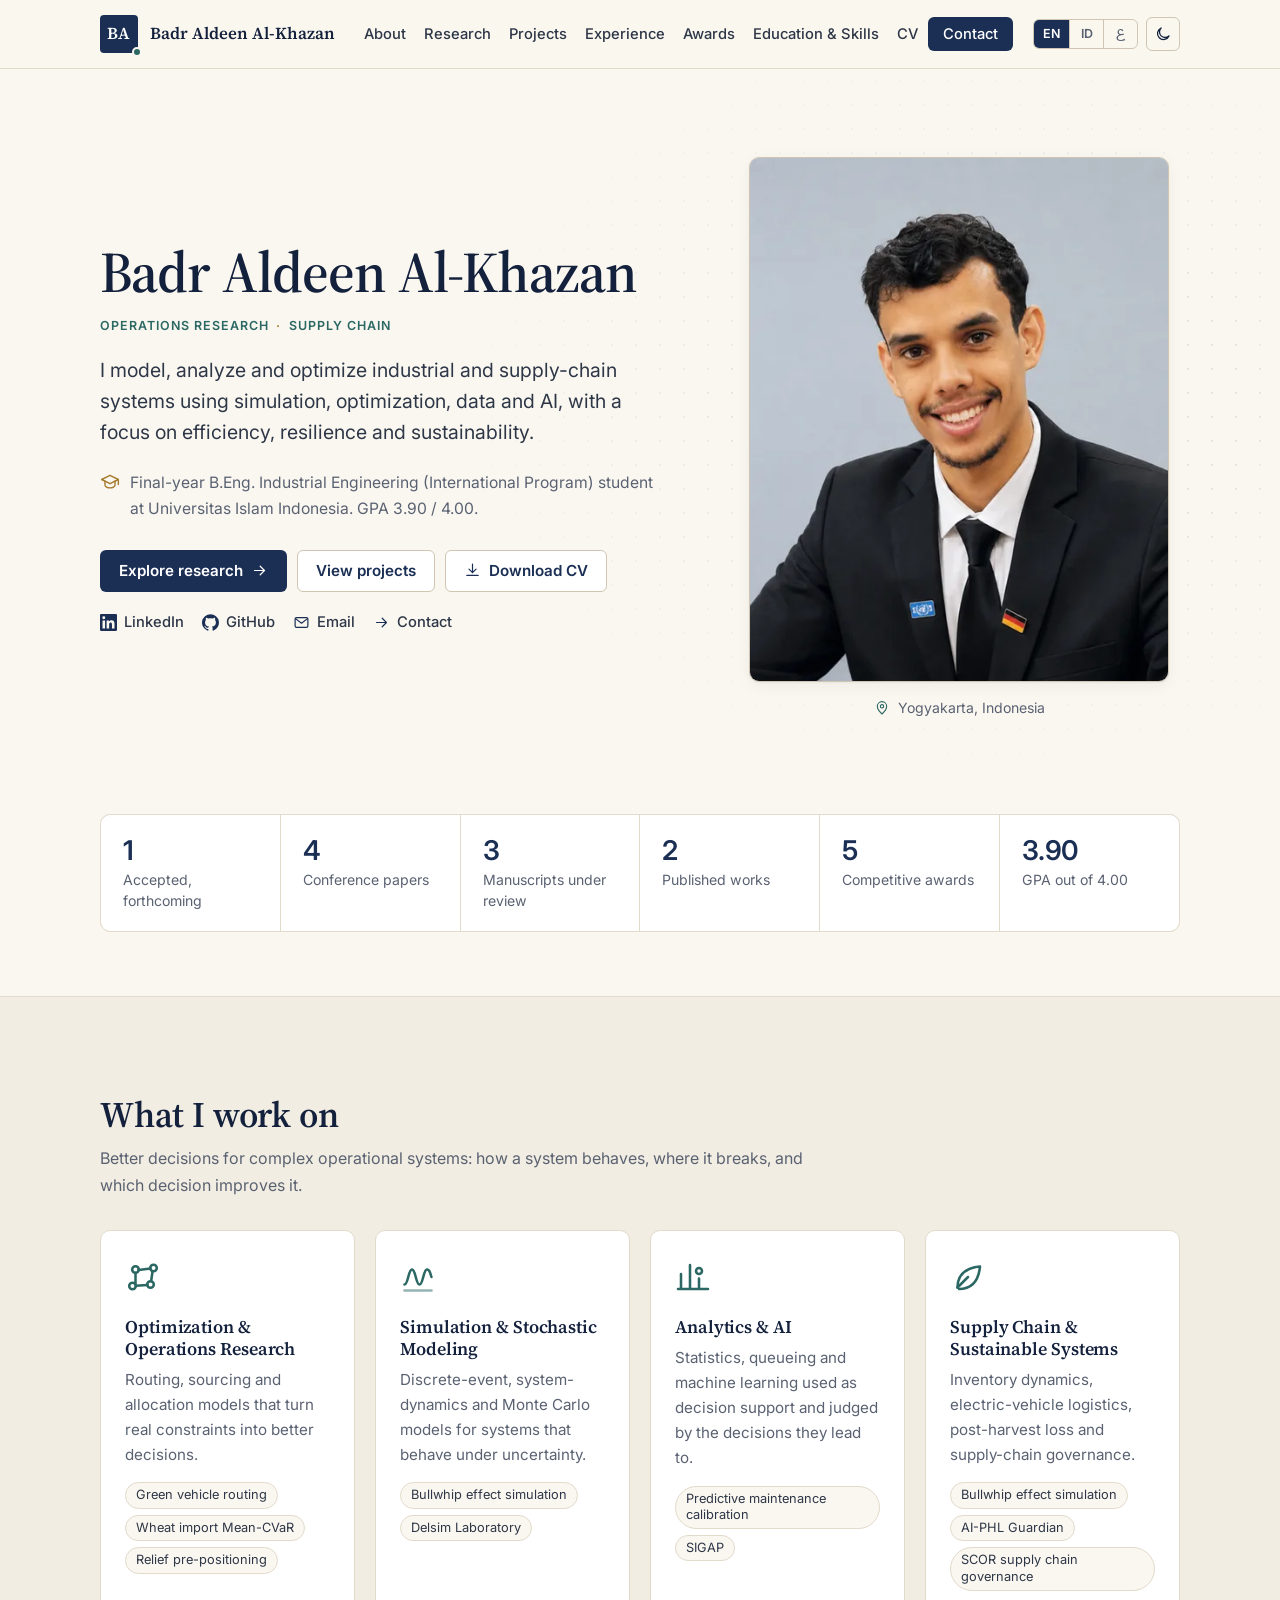
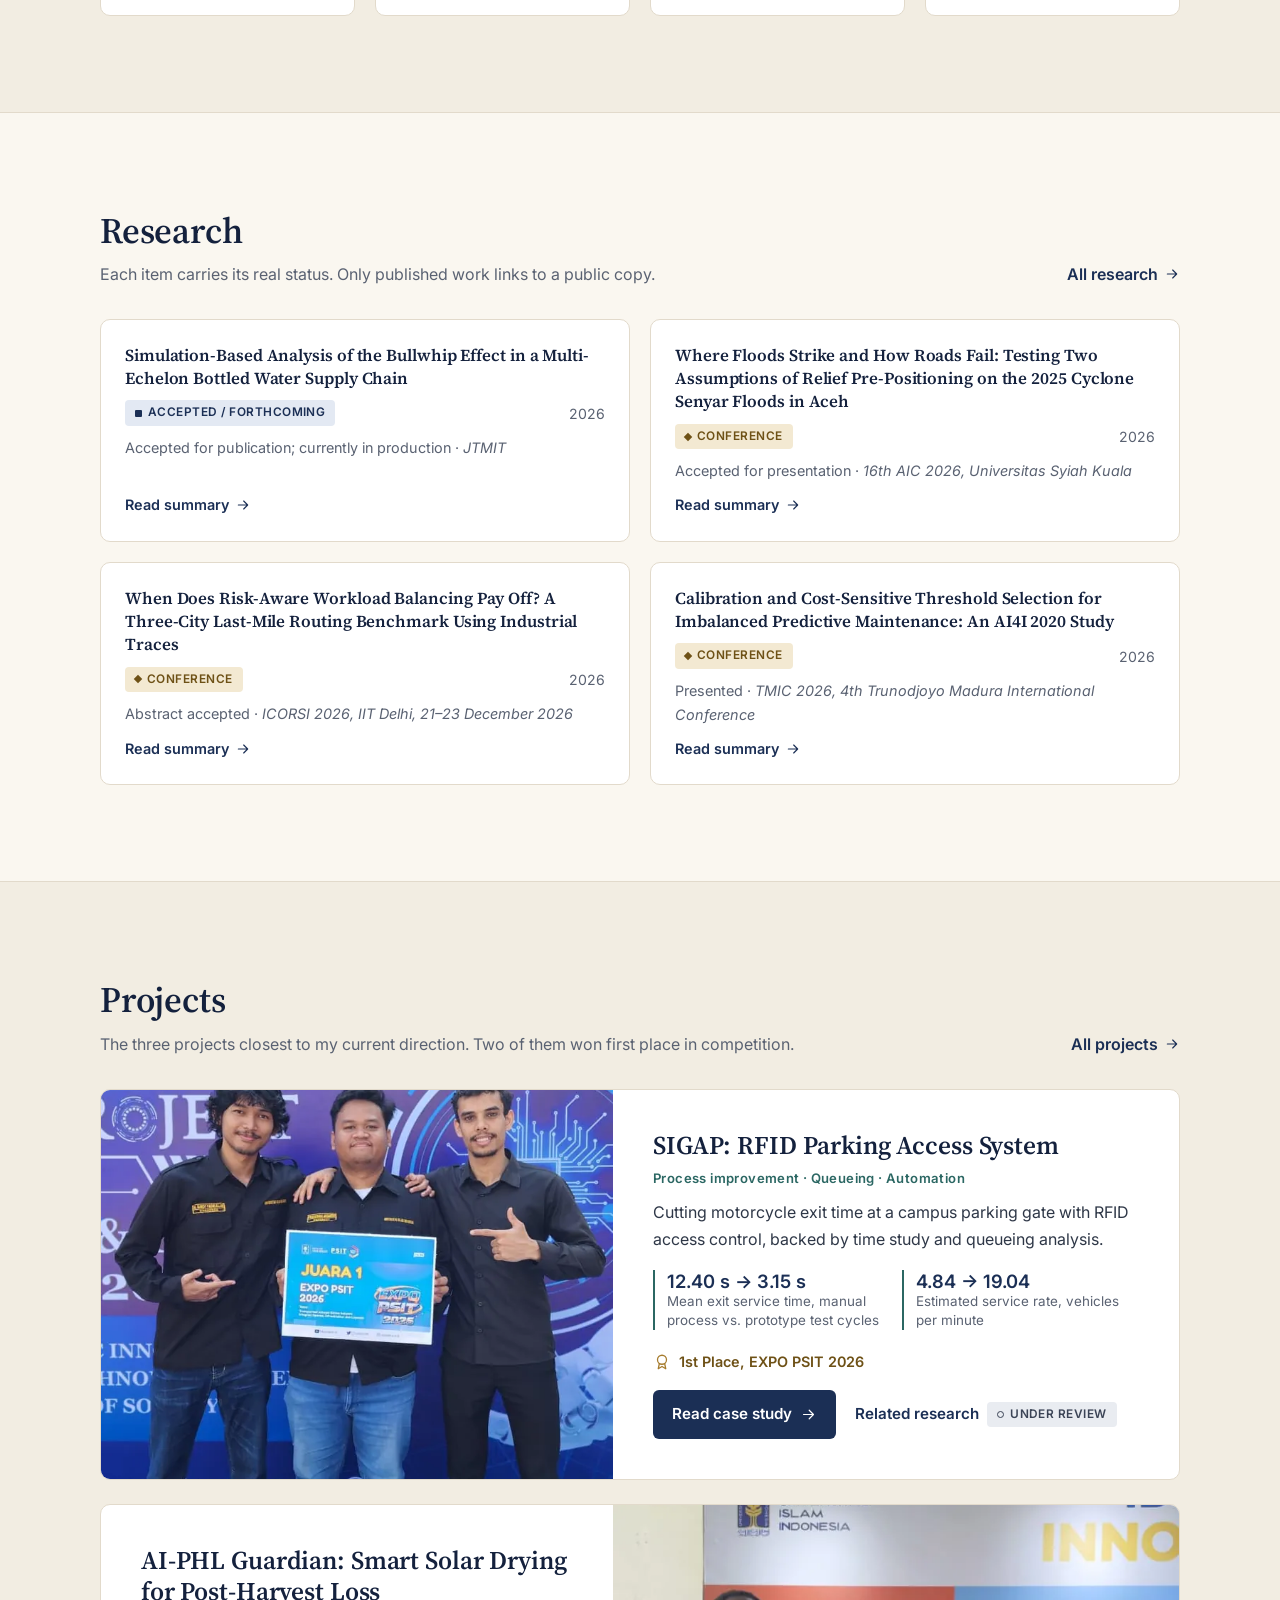
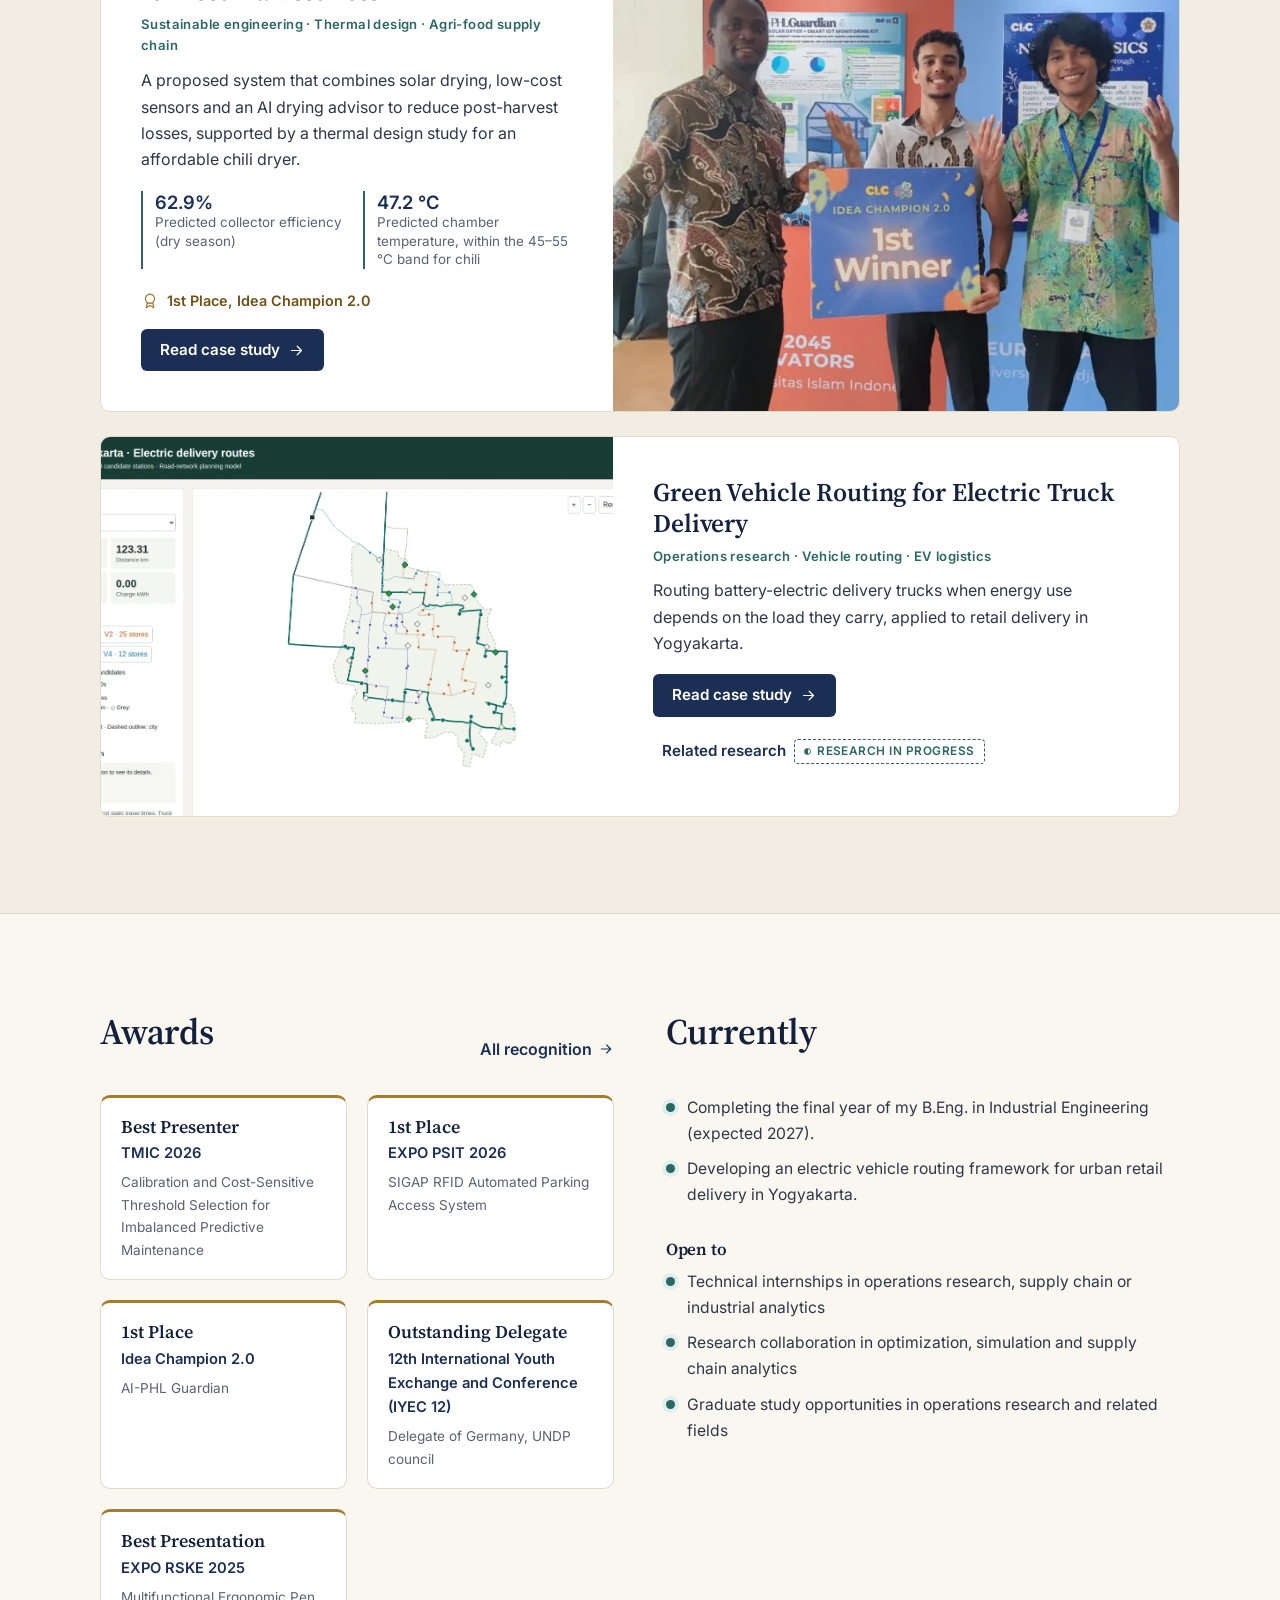
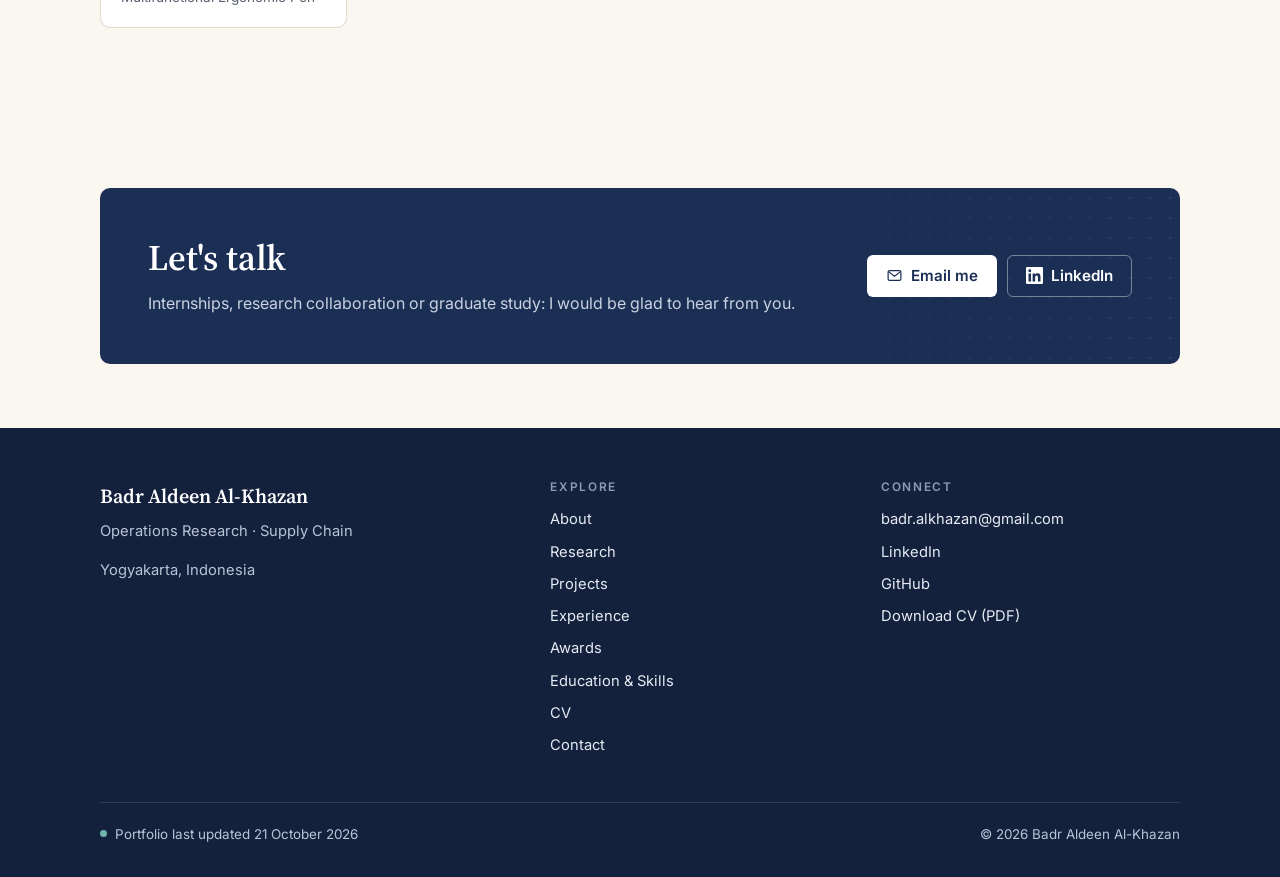
==== commit 765b98c2: "Add version numbers to assets so browsers load the new CV and e-mail Co-Authored-By: Claude Sonnet 5" ====
--- a/index.html
+++ b/index.html
@@ -25,7 +25,7 @@
   <link rel="preconnect" href="https://fonts.googleapis.com">
   <link rel="preconnect" href="https://fonts.gstatic.com" crossorigin>
   <link rel="stylesheet" href="https://fonts.googleapis.com/css2?family=Inter:wght@400;500;600&family=Source+Serif+4:opsz,wght@8..60,500;8..60,600&family=IBM+Plex+Sans+Arabic:wght@400;500;600&family=Noto+Naskh+Arabic:wght@500;600&display=swap">
-  <link rel="stylesheet" href="assets/css/main.css">
+  <link rel="stylesheet" href="assets/css/main.css?v=20261021">
 </head>
 <body data-page="home">
   <a class="skip-link" href="#main">Skip to content</a>
@@ -35,15 +35,15 @@
     <noscript><p>This site builds its pages with JavaScript. You can still <a href="assets/Badr_Aldeen_CV.pdf">download the CV (PDF)</a>.</p></noscript>
   </main>
   <footer class="site-footer" id="site-footer"></footer>
-  <script src="data/site.js"></script>
-  <script src="data/links.js"></script>
-  <script src="data/research.js"></script>
-  <script src="data/projects.js"></script>
-  <script src="data/experience.js"></script>
-  <script src="data/awards.js"></script>
-  <script src="data/education.js"></script>
-  <script src="data/programs.js"></script>
-  <script src="data/skills.js"></script>
-  <script src="assets/js/app.js"></script>
+  <script src="data/site.js?v=20261021"></script>
+  <script src="data/links.js?v=20261021"></script>
+  <script src="data/research.js?v=20261021"></script>
+  <script src="data/projects.js?v=20261021"></script>
+  <script src="data/experience.js?v=20261021"></script>
+  <script src="data/awards.js?v=20261021"></script>
+  <script src="data/education.js?v=20261021"></script>
+  <script src="data/programs.js?v=20261021"></script>
+  <script src="data/skills.js?v=20261021"></script>
+  <script src="assets/js/app.js?v=20261021"></script>
 </body>
 </html>
--- a/assets/css/main.css
+++ b/assets/css/main.css
@@ -501,22 +501,30 @@
 .kind-tag { font: 600 .7rem/1 var(--font-sans); letter-spacing: .1em; text-transform: uppercase; color: var(--muted); }
 
 /* ---------- Awards ---------- */
-.award-card { position: relative; display: grid; grid-template-columns: 132px minmax(0, 1fr); gap: 20px; padding: 22px; border-top: 3px solid var(--gold); }
-.award-card .award-img { border-radius: var(--radius); overflow: hidden; border: 1px solid var(--line); aspect-ratio: 3 / 4; background: var(--media-bg-2); }
-.award-card .award-img img { width: 100%; height: 100%; object-fit: cover; }
+.award-card { position: relative; display: grid; grid-template-columns: 220px minmax(0, 1fr); gap: 26px; padding: 22px; border-top: 3px solid var(--gold); align-items: stretch; }
+.award-card .award-img { border-radius: var(--radius); overflow: hidden; border: 1px solid var(--line); min-height: 300px; align-self: stretch; background: var(--media-bg-2); position: relative; }
+.award-card .award-img picture { position: absolute; inset: 0; }
+.award-card .award-img img { width: 100%; height: 100%; object-fit: cover; object-position: 50% 25%; }
 .award-card.no-img { grid-template-columns: minmax(0, 1fr); }
+.award-body { display: flex; flex-direction: column; min-width: 0; }
+.award-body .pub-foot, .award-body .cert-link { margin-top: auto; }
+.award-body .cert-link { align-self: flex-start; }
+.award-body .pub-foot + .cert-link { margin-top: 12px; }
+.award-body > :nth-last-child(2):not(.pub-foot):not(.cert-link) { margin-bottom: 14px; }
+.award-card:last-child:nth-child(odd) { grid-column: 1 / -1; }
 .award-title { font-family: var(--font-serif); font-size: 1.35rem; color: var(--ink); font-weight: 600; margin: 6px 0 2px; line-height: 1.2; }
 .award-event { font-weight: 600; color: var(--navy); margin-bottom: 2px; }
 .award-sub { font-size: .9rem; color: var(--muted); margin-bottom: 8px; }
 .award-card p { font-size: .92rem; }
-.award-card .award-title { font-size: 1.35rem; margin: 0 0 2px; }
+.award-card .award-title { font-size: 1.45rem; margin: 0 0 2px; }
 .award-card .award-event { font-size: 1rem; }
-@media (max-width: 520px) { .award-card { grid-template-columns: 1fr; } .award-card .award-img { max-width: 180px; } }
-.cert-link { display: inline-flex; align-items: center; gap: 12px; margin-top: 14px; padding-block: 8px; padding-inline: 8px 12px; border: 1px solid var(--line); border-radius: var(--radius); background: var(--surface); color: var(--navy); font-weight: 600; font-size: .88rem; text-decoration: none; max-width: 100%; }
+@media (max-width: 900px) { .award-card:last-child:nth-child(odd) { grid-column: auto; } }
+@media (max-width: 560px) { .award-card { grid-template-columns: 1fr; } .award-card .award-img { min-height: 0; aspect-ratio: 4 / 3; } }
+.cert-link { display: inline-flex; align-items: center; gap: 12px; margin-top: 14px; padding-block: 8px; padding-inline: 8px 12px; border: 1px solid var(--line); border-radius: var(--radius); background: var(--surface); color: var(--navy); font-weight: 600; font-size: .86rem; text-decoration: none; max-width: 100%; }
 .cert-link:hover, .cert-link:focus-visible { border-color: var(--gold); box-shadow: 0 2px 10px rgba(16, 32, 64, .08); }
-.cert-thumb { flex: 0 0 auto; width: 96px; border-radius: 4px; overflow: hidden; border: 1px solid var(--line); line-height: 0; }
-.cert-thumb img { width: 100%; height: auto; display: block; }
-.cert-label { display: inline-flex; align-items: center; gap: 6px; }
+.cert-thumb { flex: 0 0 auto; width: 104px; height: 74px; border-radius: 4px; overflow: hidden; border: 1px solid var(--line); line-height: 0; }
+.cert-thumb img { width: 100%; height: 100%; object-fit: cover; object-position: 50% 30%; display: block; }
+.cert-label { display: inline-flex; align-items: center; gap: 6px; white-space: nowrap; }
 .cert-label svg { width: 16px; height: 16px; flex: 0 0 auto; }
 .award-mini { display: flex; flex-direction: column; gap: 4px; padding: 18px 20px; border-top: 3px solid var(--gold); }
 .award-mini .award-title { font-size: 1.12rem; margin: 0; }
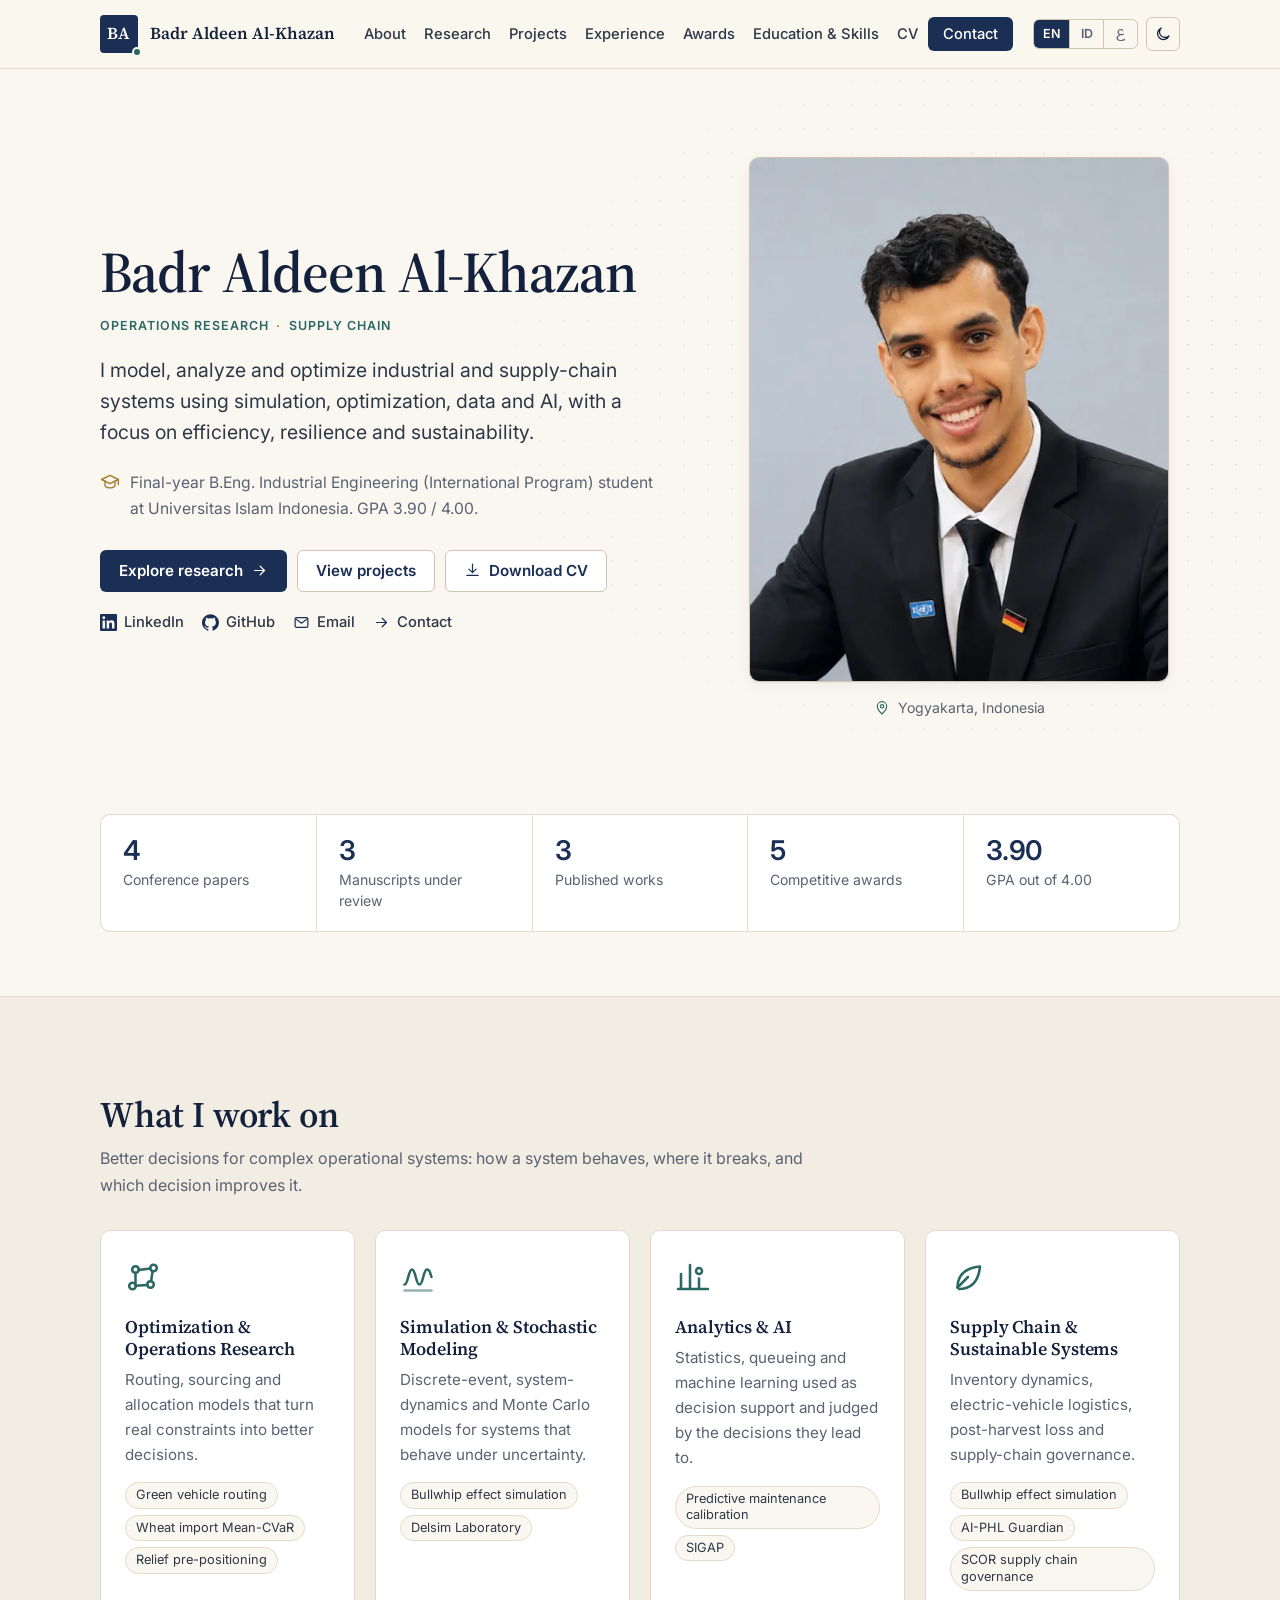
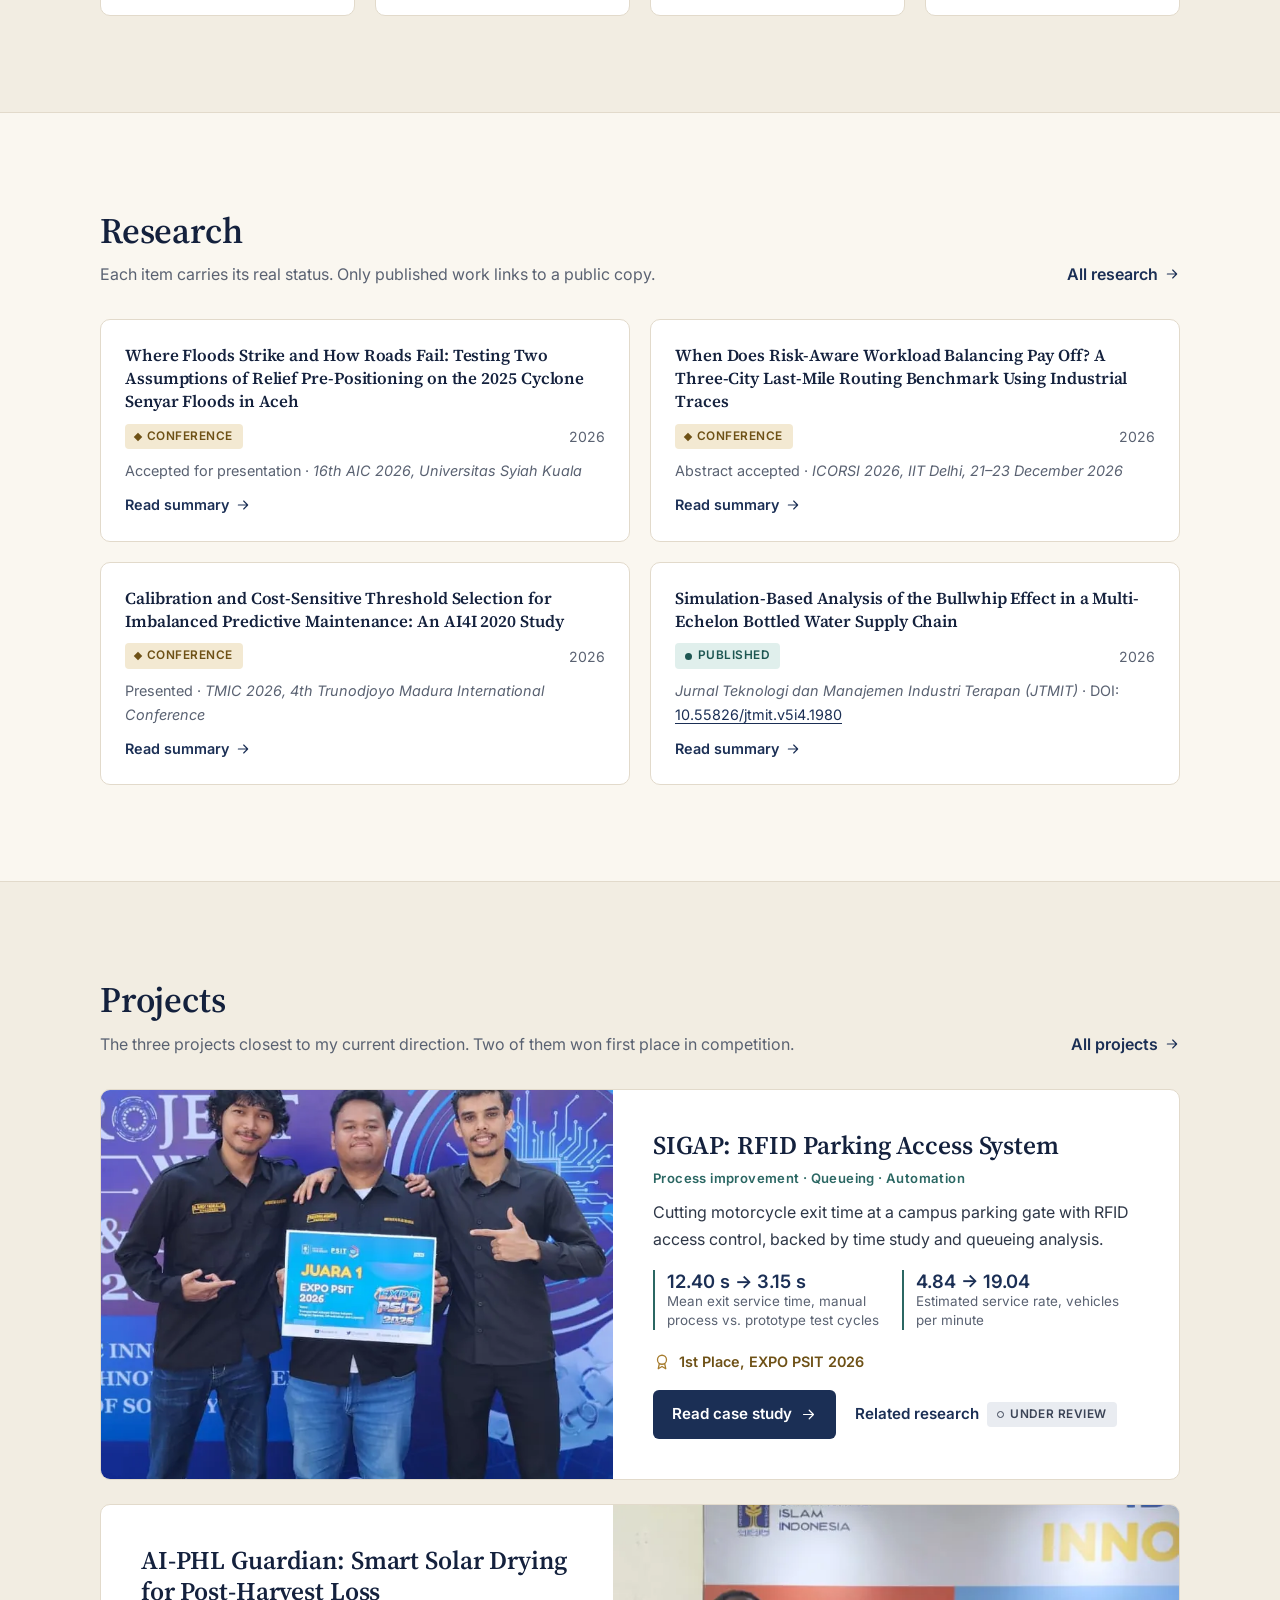
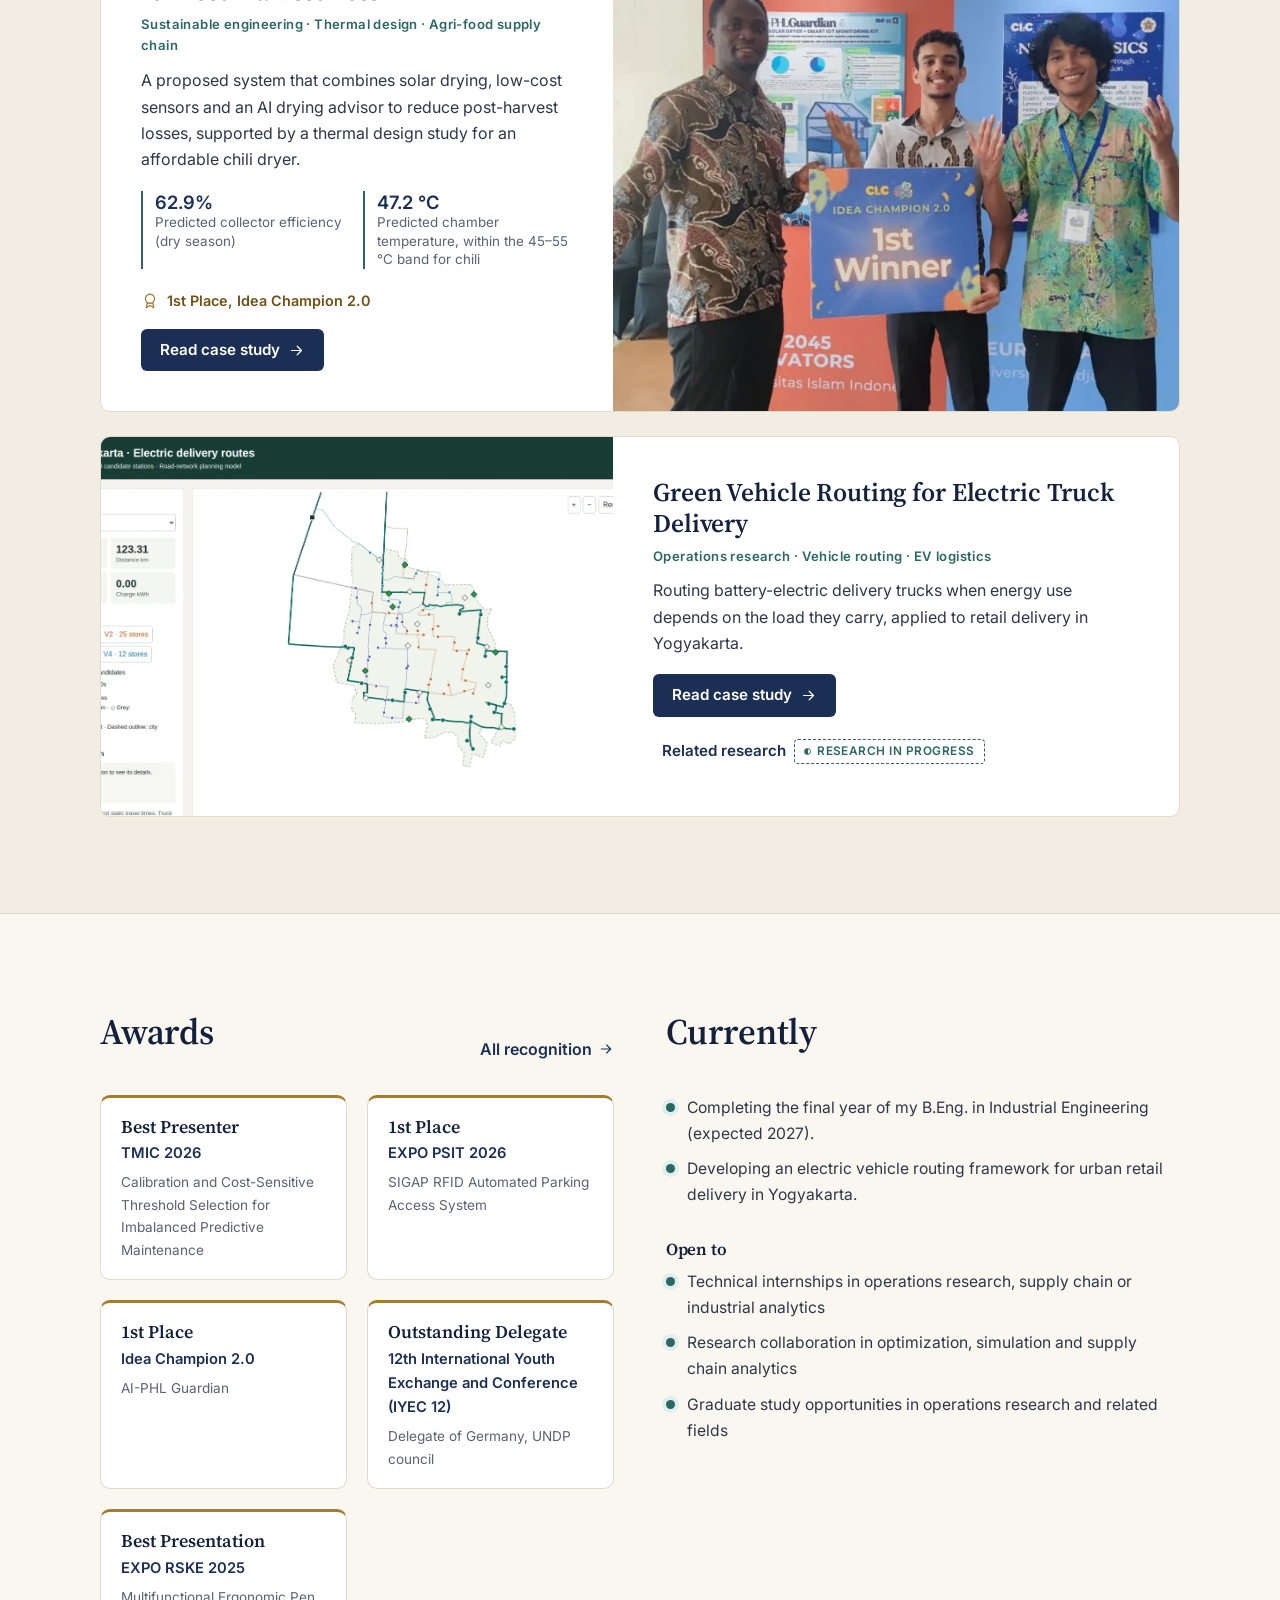
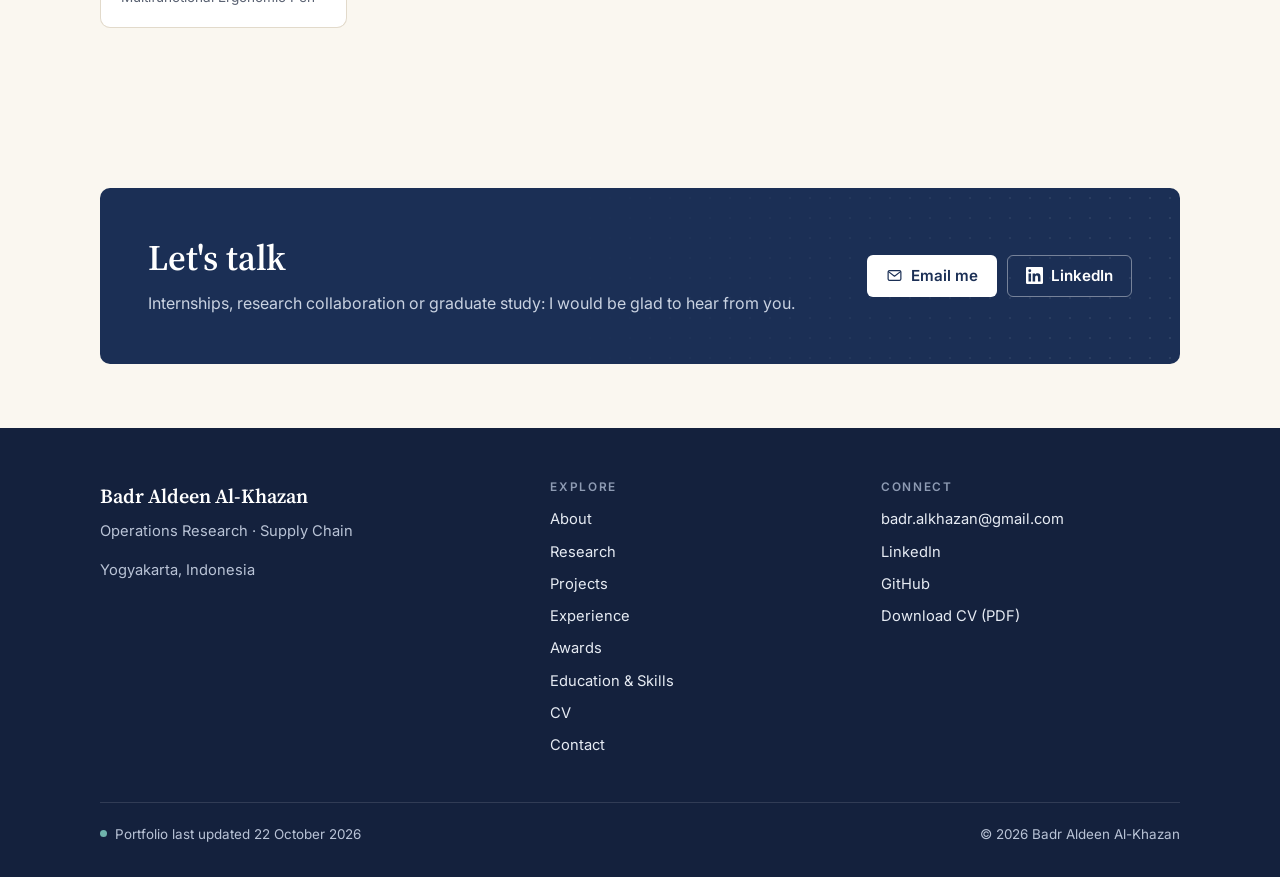
==== commit 8c8bb87c: "Update CV, publish bullwhip article, add Delsim certificate Co-Authored-By: Claude Sonnet 5.5 <norep" ====
--- a/index.html
+++ b/index.html
@@ -25,7 +25,7 @@
   <link rel="preconnect" href="https://fonts.googleapis.com">
   <link rel="preconnect" href="https://fonts.gstatic.com" crossorigin>
   <link rel="stylesheet" href="https://fonts.googleapis.com/css2?family=Inter:wght@400;500;600&family=Source+Serif+4:opsz,wght@8..60,500;8..60,600&family=IBM+Plex+Sans+Arabic:wght@400;500;600&family=Noto+Naskh+Arabic:wght@500;600&display=swap">
-  <link rel="stylesheet" href="assets/css/main.css?v=20261021">
+  <link rel="stylesheet" href="assets/css/main.css?v=20261022">
 </head>
 <body data-page="home">
   <a class="skip-link" href="#main">Skip to content</a>
@@ -35,15 +35,15 @@
     <noscript><p>This site builds its pages with JavaScript. You can still <a href="assets/Badr_Aldeen_CV.pdf">download the CV (PDF)</a>.</p></noscript>
   </main>
   <footer class="site-footer" id="site-footer"></footer>
-  <script src="data/site.js?v=20261021"></script>
-  <script src="data/links.js?v=20261021"></script>
-  <script src="data/research.js?v=20261021"></script>
-  <script src="data/projects.js?v=20261021"></script>
-  <script src="data/experience.js?v=20261021"></script>
-  <script src="data/awards.js?v=20261021"></script>
-  <script src="data/education.js?v=20261021"></script>
-  <script src="data/programs.js?v=20261021"></script>
-  <script src="data/skills.js?v=20261021"></script>
-  <script src="assets/js/app.js?v=20261021"></script>
+  <script src="data/site.js?v=20261022"></script>
+  <script src="data/links.js?v=20261022"></script>
+  <script src="data/research.js?v=20261022"></script>
+  <script src="data/projects.js?v=20261022"></script>
+  <script src="data/experience.js?v=20261022"></script>
+  <script src="data/awards.js?v=20261022"></script>
+  <script src="data/education.js?v=20261022"></script>
+  <script src="data/programs.js?v=20261022"></script>
+  <script src="data/skills.js?v=20261022"></script>
+  <script src="assets/js/app.js?v=20261022"></script>
 </body>
 </html>
